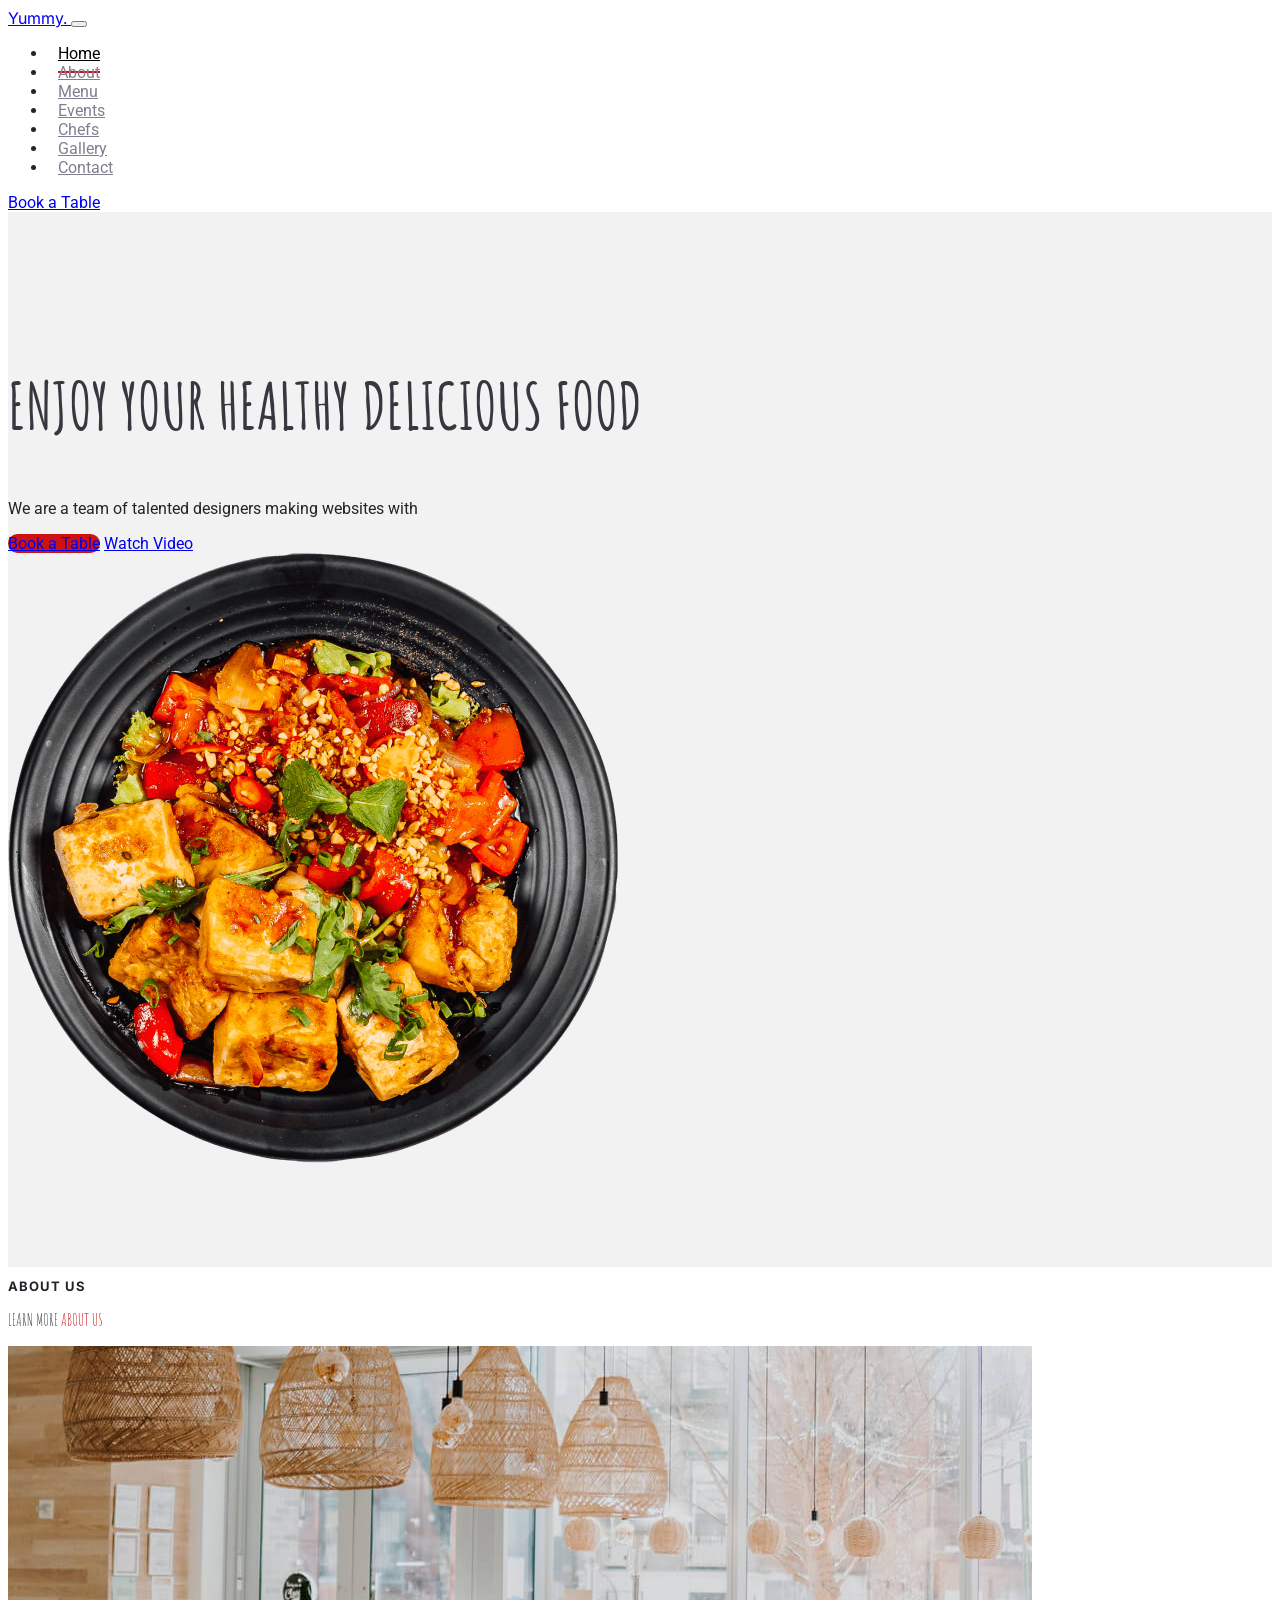
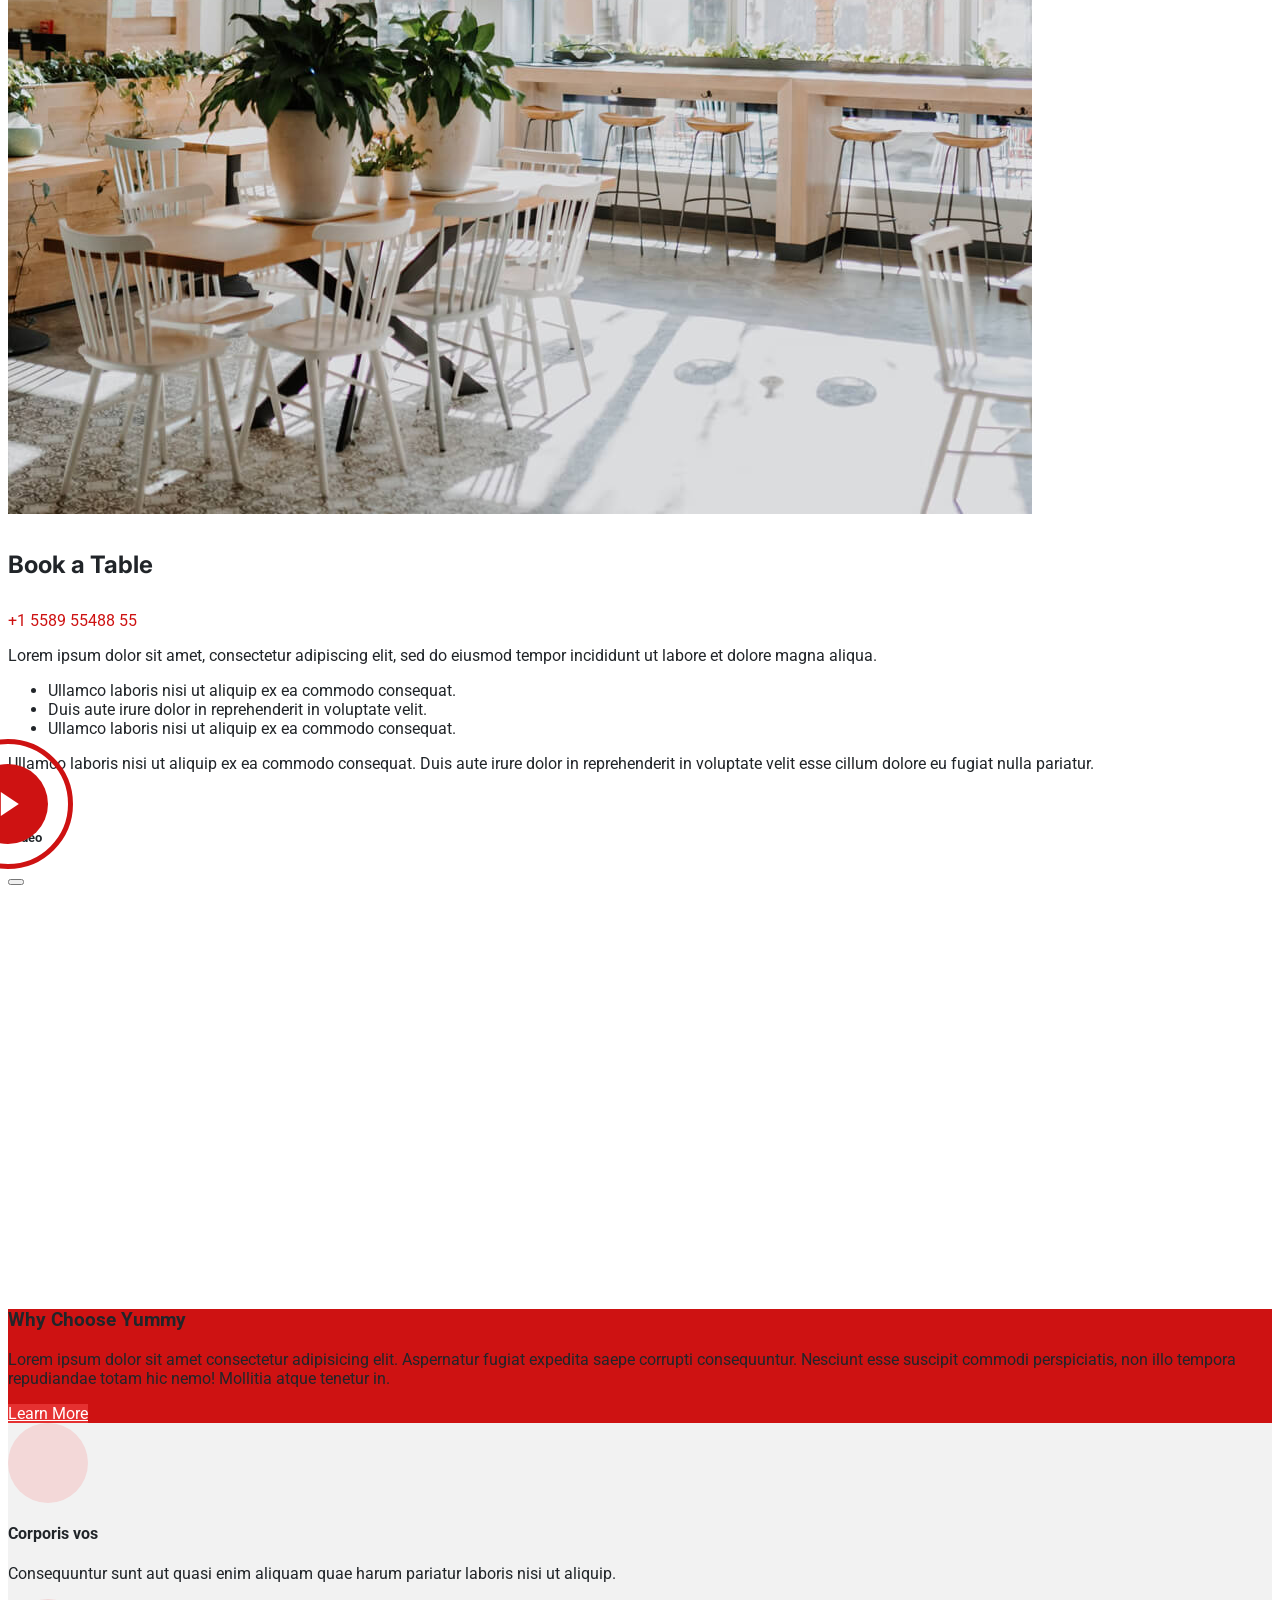
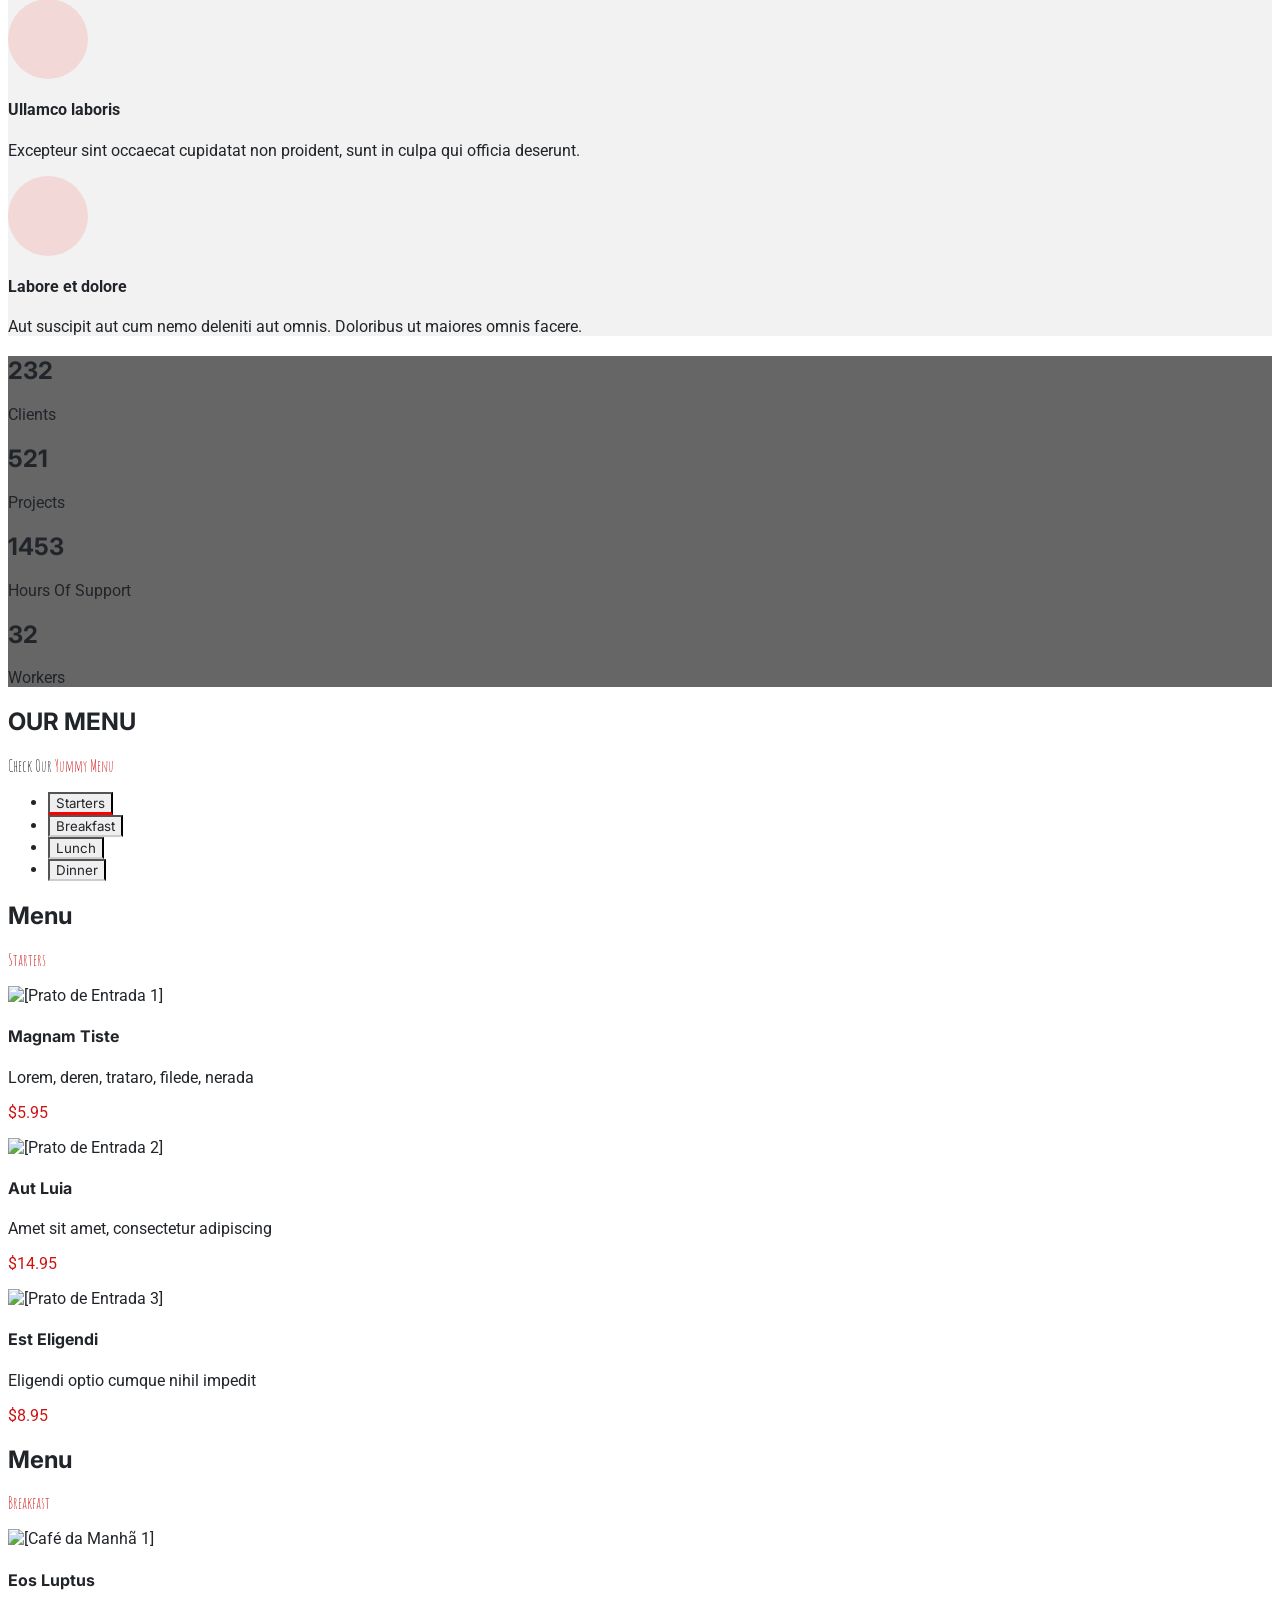
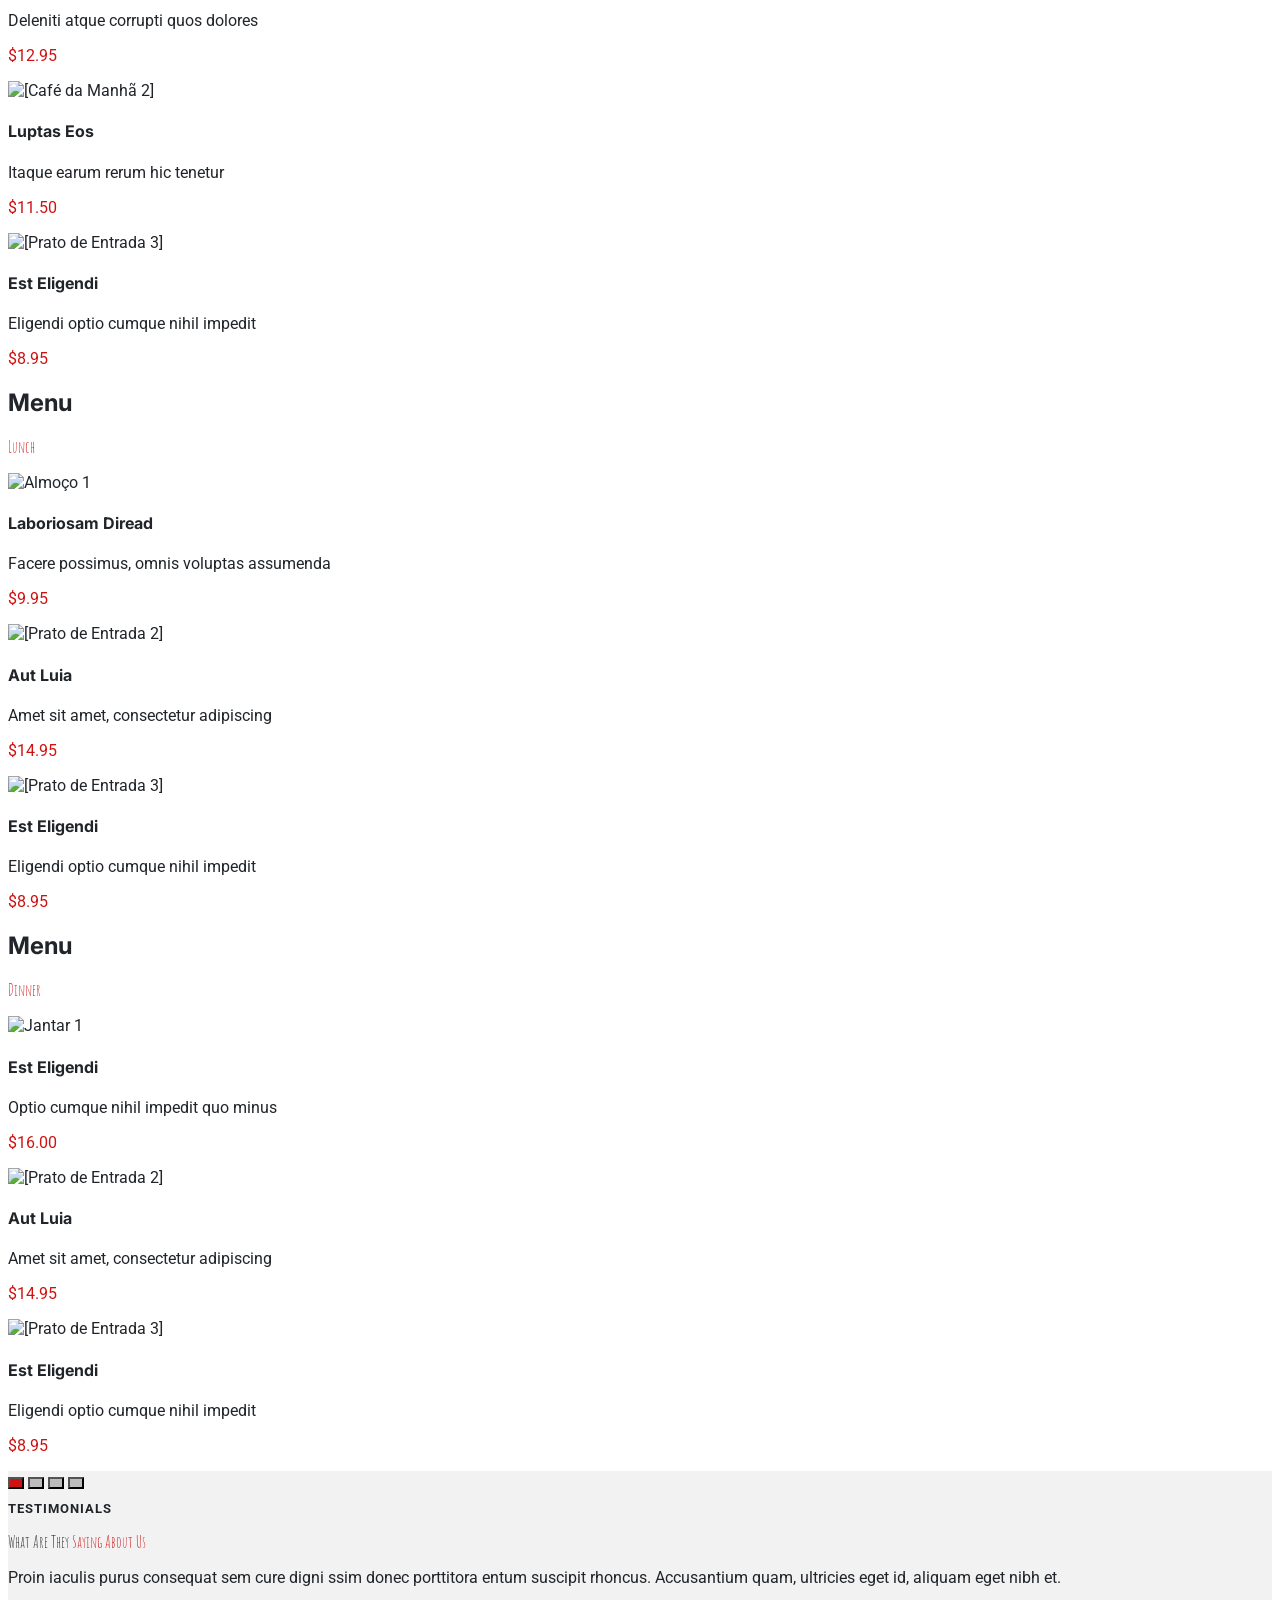
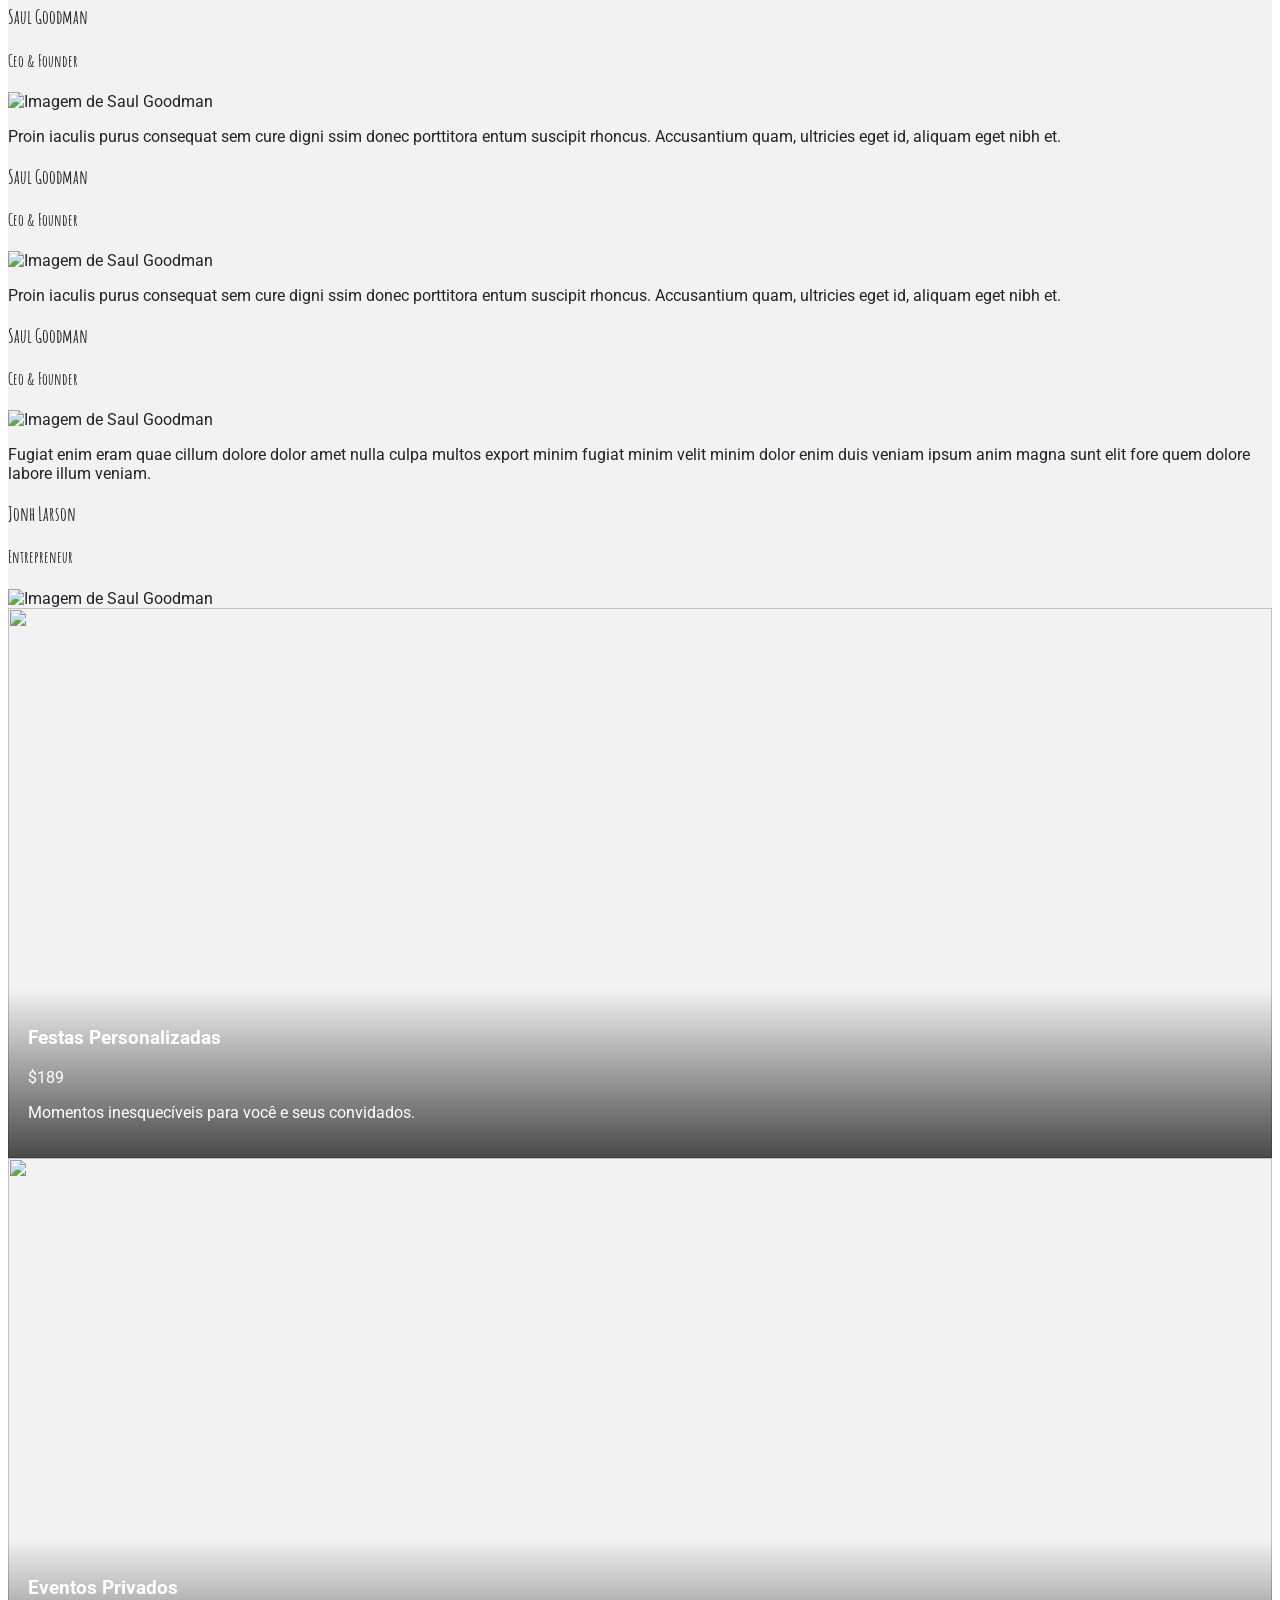
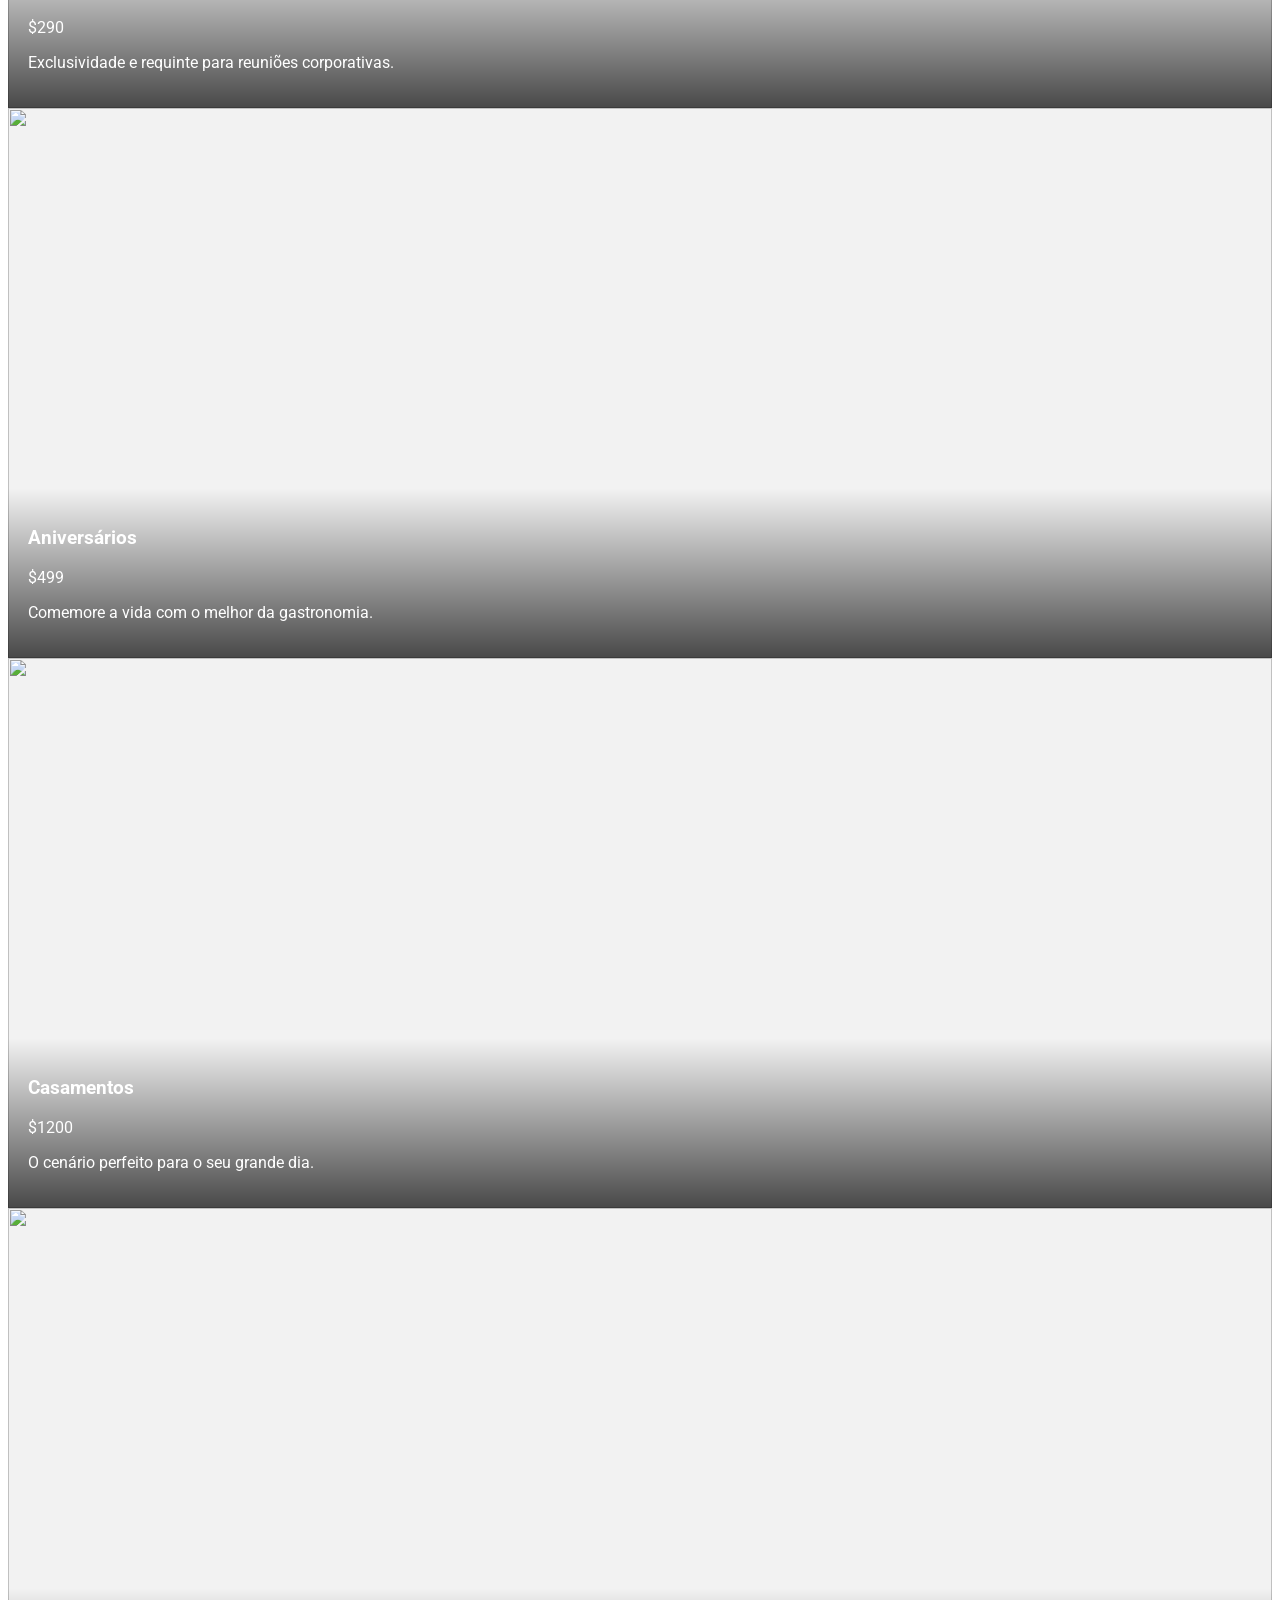
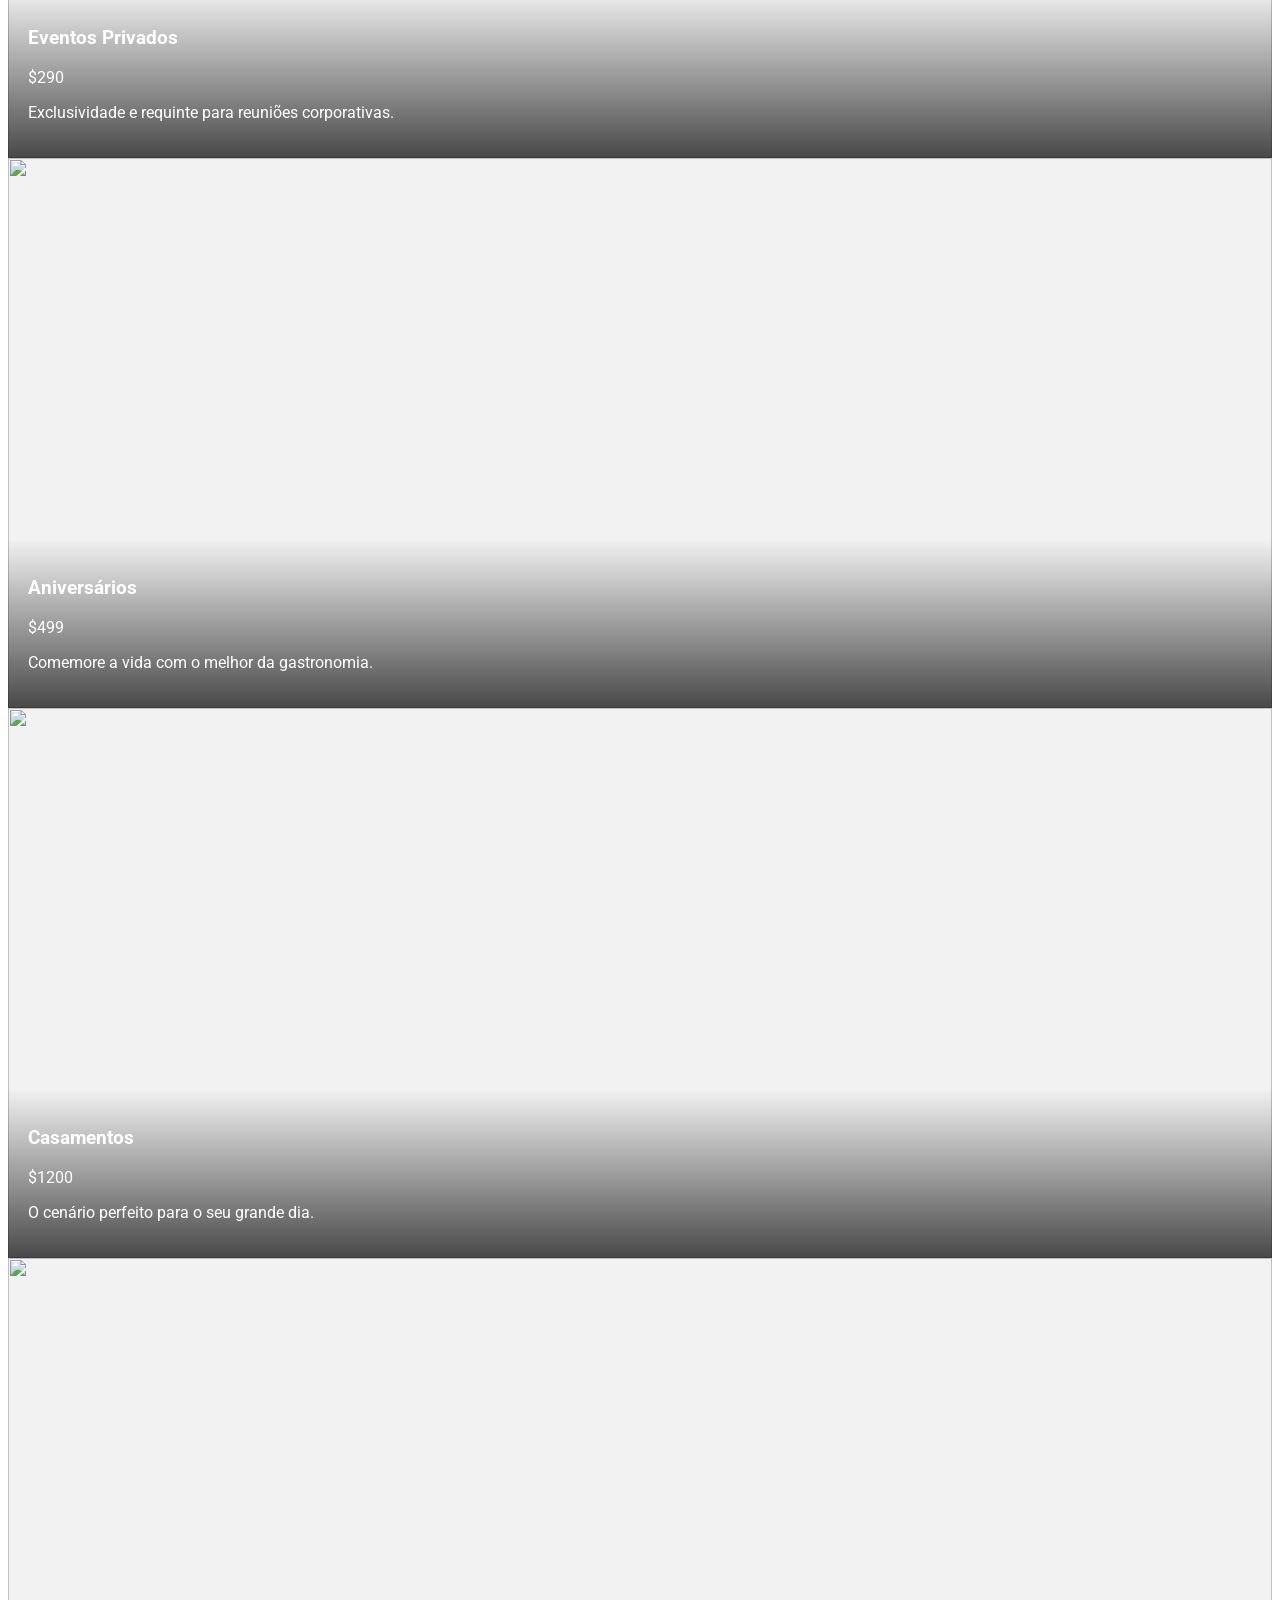
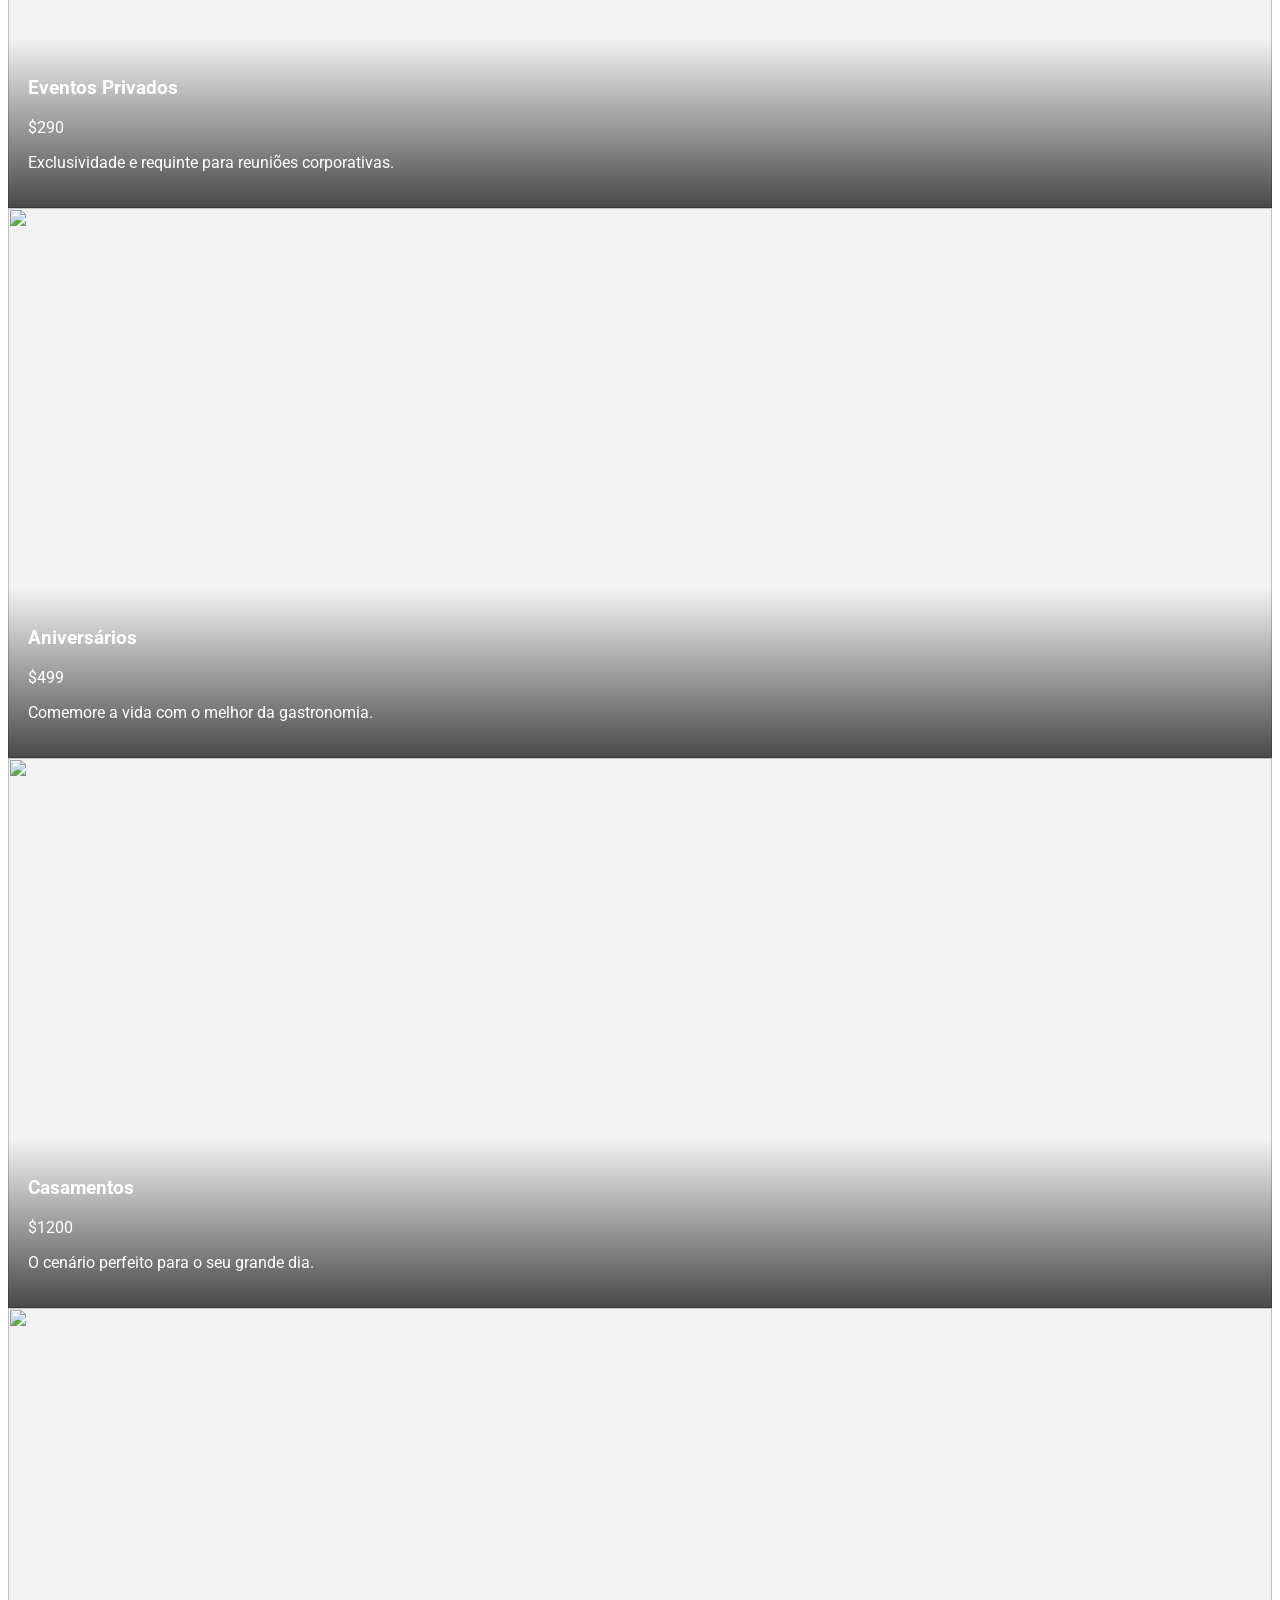
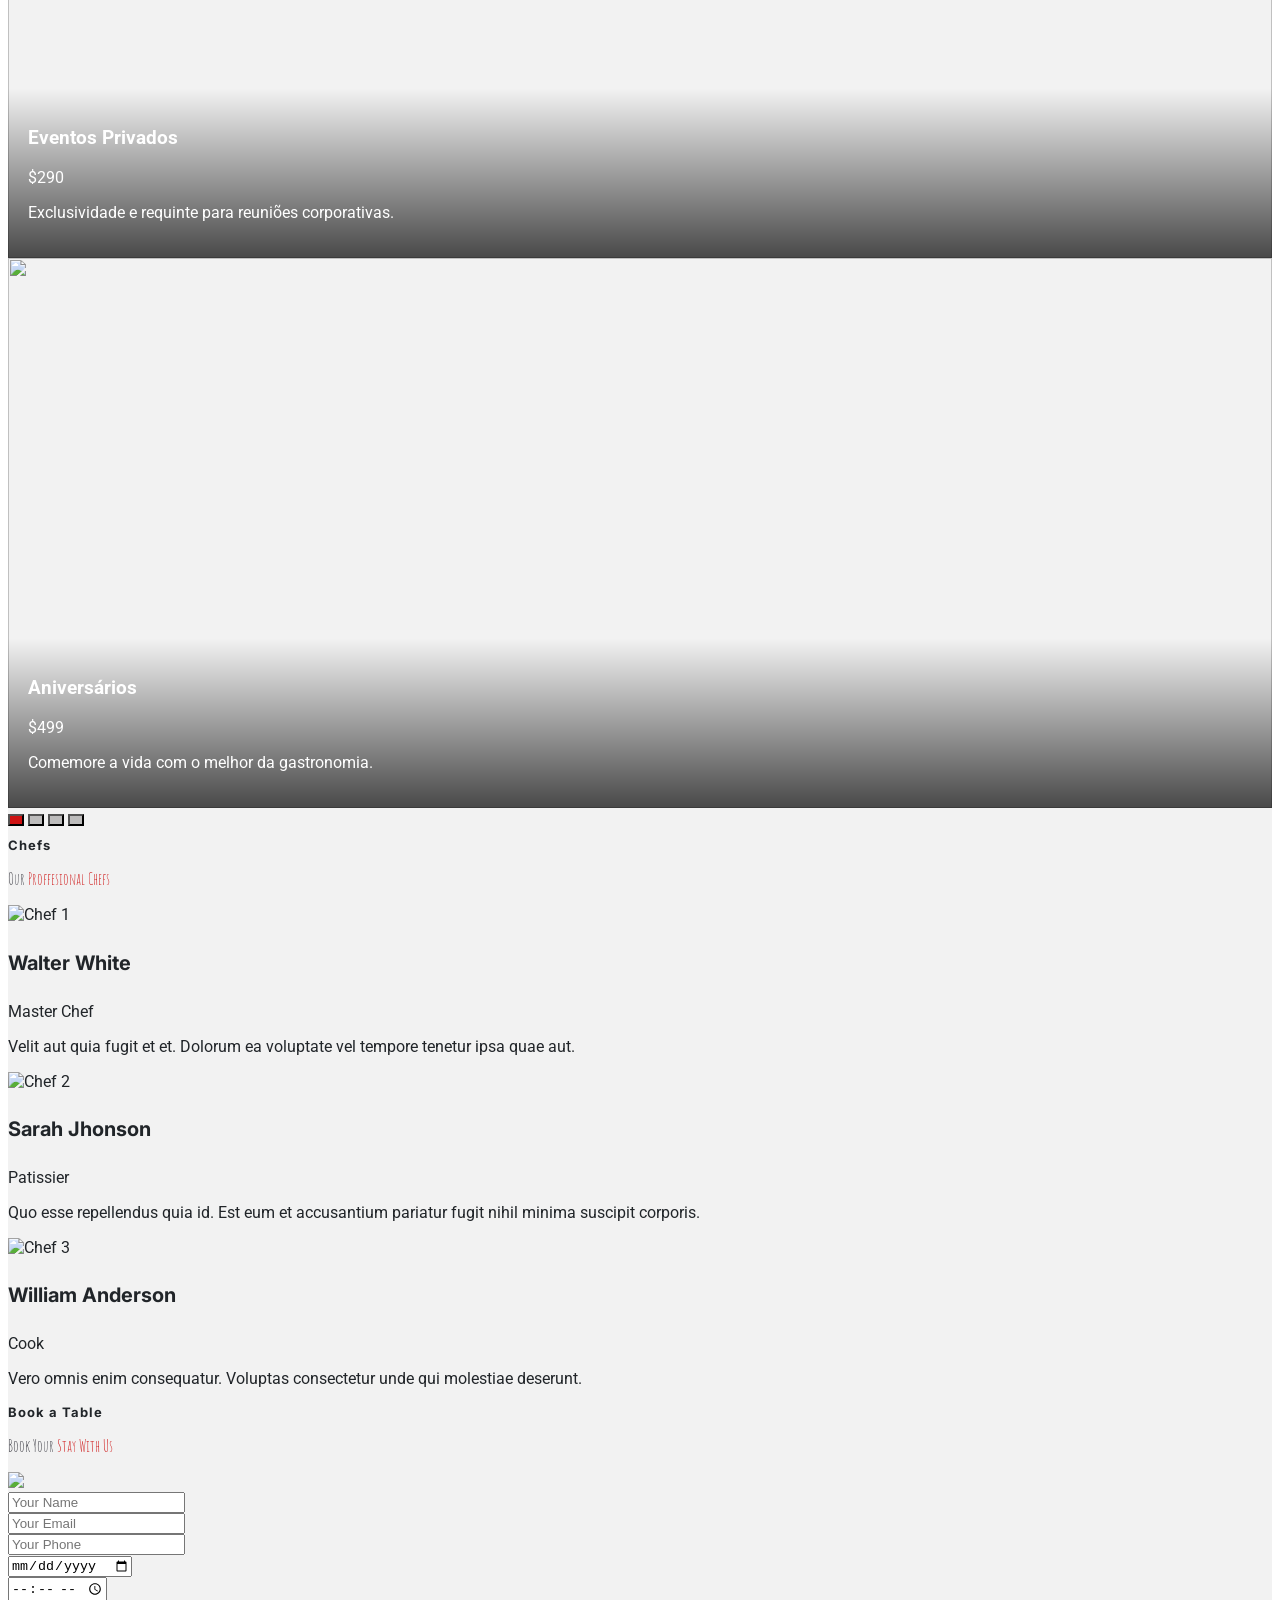
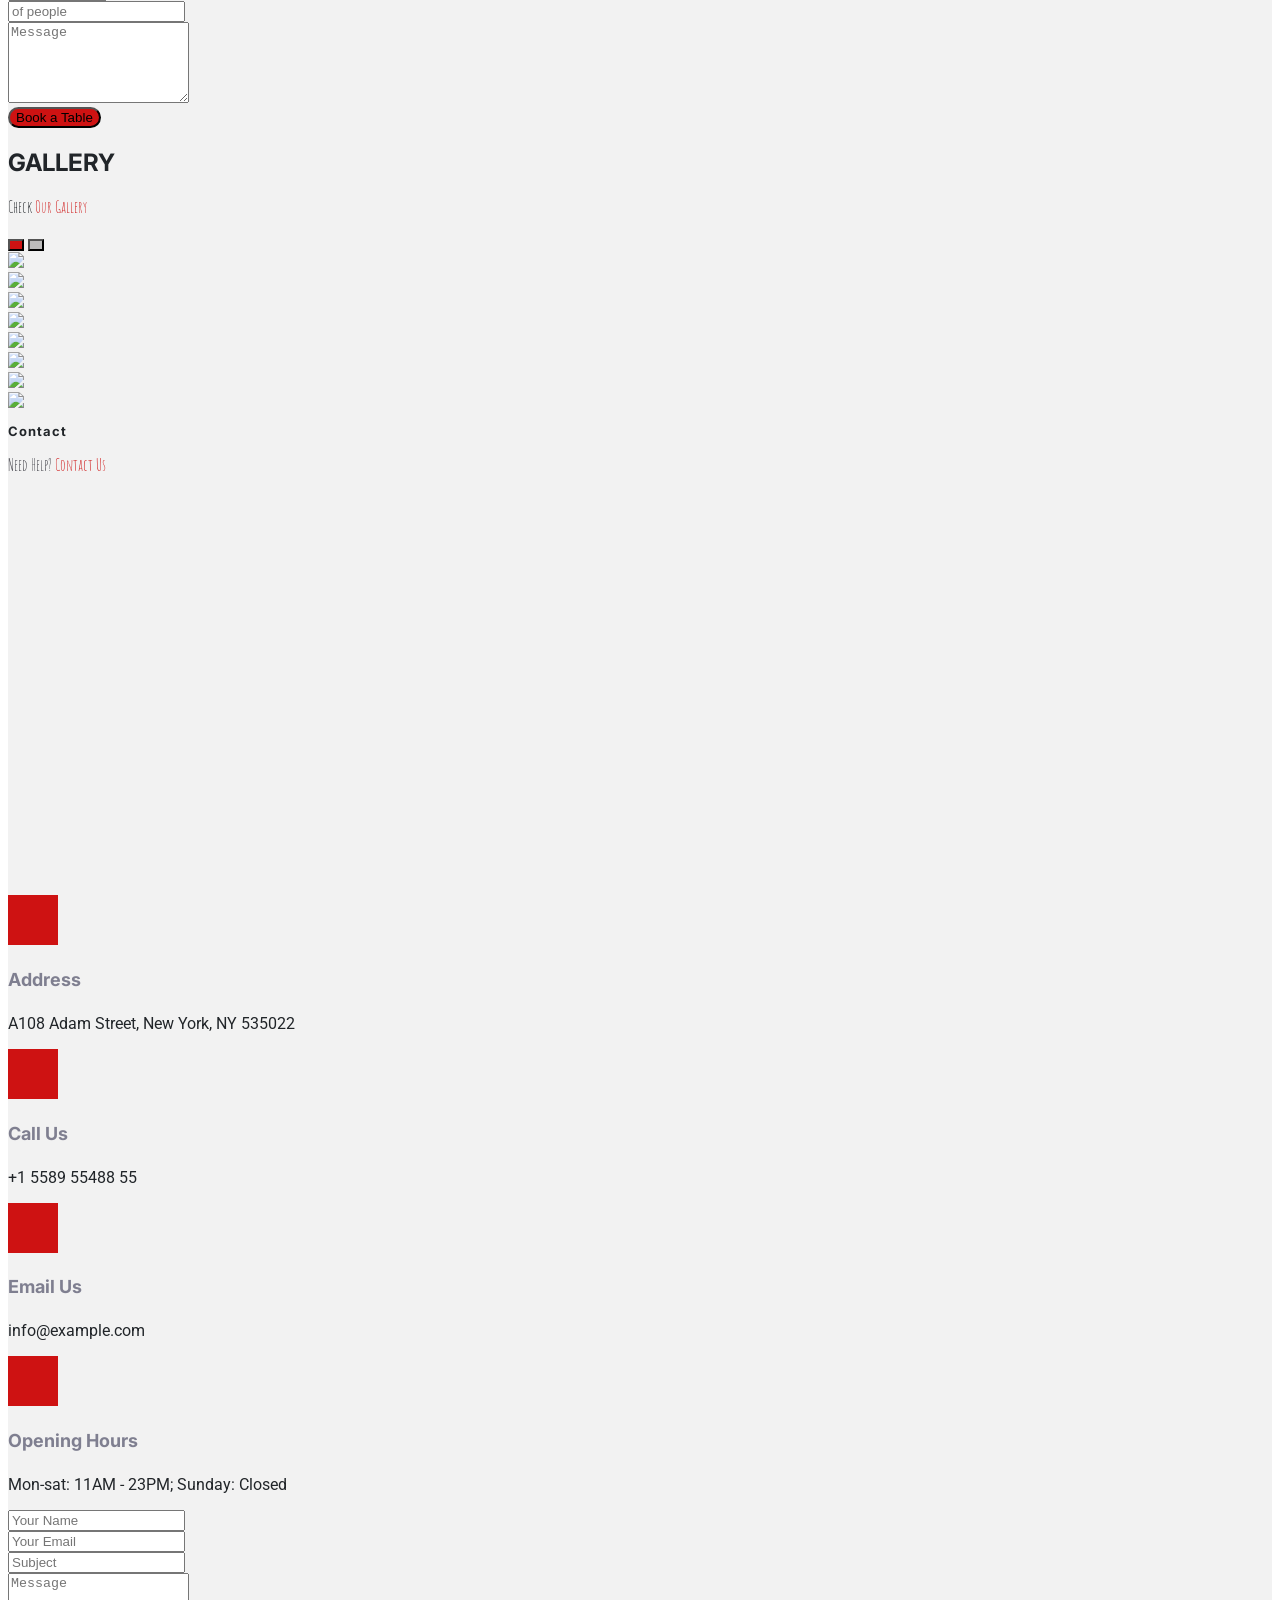
==== index.html @ 6d4d4c4b "Commitando as alterações dos nomes dos arquivos index e style" ====
<!DOCTYPE html>
<html lang="pt-br">

<head>
    <meta charset="UTF-8">
    <meta name="viewport" content="width=device-width, initial-scale=1.0">
    <title>Yummy</title>

    <link rel="stylesheet" href="style.css">
    <link rel="stylesheet" href="/bootstrap-5.3.8-dist/css/bootstrap.min.css">
    <link rel="stylesheet" href="/bootstrap-icons-1.13.1/bootstrap-icons.min.css">

    <link rel="preconnect" href="https://fonts.googleapis.com">
    <link rel="preconnect" href="https://fonts.gstatic.com" crossorigin>
    <link
        href="https://fonts.googleapis.com/css2?family=Amatic+SC:wght@400;700&family=Inter:wght@300;400;500;600;700&family=Roboto:wght@300;400;500;700&display=swap"
        rel="stylesheet">
</head>

<body data-bs-spy="scroll" data-bs-target="#navbarNav" data-bs-offset="100"
    style="font-family: 'Roboto', sans-serif; color: #212529; background-color: #ffffff;">

    <main>
        <!-- Navegação -->
        <nav class="navbar navbar-expand-lg navbar-light bg-white sticky-top shadow-sm py-3">
            <div class="container">
                <a class="navbar-brand fw-bold fs-2 font-inter" href="#">
                    Yummy<span class="text-danger">.</span>
                </a>

                <button class="navbar-toggler border-0" type="button" data-bs-toggle="collapse"
                    data-bs-target="#navbarNav">
                    <span class="navbar-toggler-icon"></span>
                </button>

                <div class="collapse navbar-collapse justify-content-center" id="navbarNav">
                    <ul class="navbar-nav gap-lg-4">
                        <li class="nav-item">
                            <a class="nav-link fw-bold active" href="#home">Home</a>
                        </li>
                        <li class="nav-item">
                            <a class="nav-link fw-bold" href="#about">About</a>
                        </li>
                        <li class="nav-item">
                            <a class="nav-link fw-bold" href="#menu">Menu</a>
                        </li>
                        <li class="nav-item">
                            <a class="nav-link fw-bold" href="#events">Events</a>
                        </li>
                        <li class="nav-item">
                            <a class="nav-link fw-bold" href="#chefs">Chefs</a>
                        </li>
                        <li class="nav-item">
                            <a class="nav-link fw-bold" href="#gallery">Gallery</a>
                        </li>
                        <li class="nav-item">
                            <a class="nav-link fw-bold" href="#contact">Contact</a>
                        </li>
                    </ul>
                </div>

                <a href="#book-a-table" class="btn btn-danger rounded-pill px-4 d-none d-lg-block">Book a Table</a>
            </div>
        </nav>

        <!-- Home -->
        <section id="home" class="d-flex align-items-center" style="background-color: #f2f2f2; padding: 100px 0;">
            <div class="container">
                <div class="row align-items-center flex-column-reverse flex-lg-row">
                    <div class="col-lg-5 text-center text-lg-start">
                        <h1 class="fw-bold mb-4"
                            style="font-family: 'Amatic SC', cursive; font-size: 64px; color: #37373f;">ENJOY YOUR
                            HEALTHY
                            DELICIOUS FOOD</h1>
                        <p class="fs-5 text-secondary mb-5">We are a team of talented designers making websites with</p>
                        <div class="d-flex flex-wrap justify-content-center justify-content-lg-start gap-4">
                            <a href="#book" class="btn text-white px-5 py-3 fs-5 shadow"
                                style="background-color: #ce1212; border-radius: 50px;">Book a Table</a>
                            <a href="#" class="text-dark fw-bold text-decoration-none d-flex align-items-center">
                                <i class="bi bi-play-circle fs-1 me-2" style="color: #ce1212;"></i> Watch Video
                            </a>
                        </div>
                    </div>
                    <div class="col-lg-7 text-center">
                        <img src="img/hero-img.png" alt="Prato principal" class="" style="max-width: 85%;">
                    </div>
                </div>
            </div>
        </section>

        <!-- About -->
        <section id="about" class="py-5">
            <div class="container py-5">
                <div class="text-center mb-5">
                    <h2 class="text-uppercase fw-bold text-secondary mb-1"
                        style="font-family: 'Inter', sans-serif; font-size: 13px; letter-spacing: 1px;">ABOUT US</h2>
                    <p class="display-4" style="font-family: 'Amatic SC', cursive; color: #37373f;">LEARN MORE <span
                            style="color: #ce1212;">ABOUT US</span></p>
                </div>
                <div class="row gy-4">
                    <div class="col-lg-7">
                        <div class="d-flex flex-column align-items-center">
                            <img src="img/about.jpg" class="w-100 rounded-3 shadow" alt="Restaurante">
                            <div
                                class="mt-4 p-4 bg-white border border-4 border-dark opacity-80 rounded-3 shadow text-center w-100">
                                <h4 class="fw-bold mb-1" style="font-family: 'Inter', sans-serif; font-size: 24px;">Book
                                    a
                                    Table</h4>
                                <p class="mb-0 fw-bold fs-4" style="color: #ce1212;">+1 5589 55488 55</p>
                            </div>
                        </div>
                    </div>
                    <div class="col-lg-5">
                        <div class="ps-lg-4">
                            <p class="fst-italic text-secondary">Lorem ipsum dolor sit amet, consectetur adipiscing
                                elit,
                                sed do eiusmod tempor incididunt ut labore et dolore magna aliqua.</p>
                            <ul class="list-unstyled">
                                <li class="mb-3 d-flex align-items-start"><i class="bi bi-check2-all me-2 fs-5 fw-bold"
                                        style="color: #ce1212;"></i> Ullamco laboris nisi ut aliquip ex ea commodo
                                    consequat.</li>
                                <li class="mb-3 d-flex align-items-start"><i class="bi bi-check2-all me-2 fs-5 fw-bold"
                                        style="color: #ce1212;"></i> Duis aute irure dolor in reprehenderit in voluptate
                                    velit.</li>
                                <li class="mb-3 d-flex align-items-start"><i class="bi bi-check2-all me-2 fs-5 fw-bold"
                                        style="color: #ce1212;"></i> Ullamco laboris nisi ut aliquip ex ea commodo
                                    consequat.</li>
                            </ul>
                            <p>Ullamco laboris nisi ut aliquip ex ea commodo consequat. Duis aute irure dolor in
                                reprehenderit in voluptate velit esse cillum dolore eu fugiat nulla pariatur.</p>
                            <div class="video-container">
                                <img src="/Aula9/img/about-2.jpg" class="img-fluid" alt="">

                                <a href="#" class="play-btn" data-bs-toggle="modal" data-bs-target="#videoModal">
                                </a>
                            </div>

                            <div class="modal fade" id="videoModal" tabindex="-1">
                                <div class="modal-dialog modal-dialog-centered modal-lg">
                                    <div class="modal-content">

                                        <div class="modal-header">
                                            <h5 class="modal-title">Vídeo</h5>
                                            <button type="button" class="btn-close" data-bs-dismiss="modal"></button>
                                        </div>

                                        <div class="modal-body p-0">
                                            <iframe width="100%" height="400"
                                                src="https://www.youtube.com/embed/Y7f98aduVJ8" title="YouTube video"
                                                frameborder="0" allowfullscreen>
                                            </iframe>
                                        </div>
                                    </div>
                                </div>
                            </div>
                        </div>
                    </div>
                </div>
            </div>
        </section>

        <!-- Why Choose Yummy -->
        <section class="py-5" style="background-color: #f2f2f2;">
            <div class="container">
                <div class="row">
                    <div class="col-lg-4">
                        <div class="bg-yummy text-white p-5 rounded">
                            <h3 class="fw-bold mb-4">Why Choose Yummy</h3>
                            <p>Lorem ipsum dolor sit amet consectetur adipisicing elit. Aspernatur fugiat expedita saepe
                                corrupti consequuntur. Nesciunt esse suscipit commodi perspiciatis, non illo tempora
                                repudiandae totam hic nemo! Mollitia atque tenetur in.</p>
                            <div class="text-center">
                                <a href="#" class="btn rounded-pill px-4 mt-3 fw-bold text-yummy1">Learn More
                                    <i class="bi bi-chevron-right"></i></a>
                            </div>
                        </div>
                    </div>
                    <div class="col-lg-8">
                        <div class="row h-100">
                            <div class="row">
                                <!-- Item do ícone 1 -->
                                <div class="col-md-4">
                                    <div class="icon-box text-center p-4 bg-white shadow-sm rounded h-100">
                                        <div class="icon-circle bg-yummy-light mb-4">
                                            <i class="bi bi-clipboard-data fs-1 text-yummy"></i>
                                        </div>
                                        <h4 class="fw-bold">Corporis vos</h4>
                                        <p class="small text-muted">Consequuntur sunt aut quasi enim aliquam quae harum
                                            pariatur laboris nisi ut aliquip.</p>
                                    </div>
                                </div>
                                <!-- Item do ícone 2 -->
                                <div class="col-md-4">
                                    <div class="icon-box text-center p-4 bg-white shadow-sm rounded h-100">
                                        <div class="icon-circle bg-yummy-light mb-4">
                                            <i class="bi bi-gem fs-1 text-yummy"></i>
                                        </div>
                                        <h4 class="fw-bold">Ullamco laboris</h4>
                                        <p class="small text-muted">Excepteur sint occaecat cupidatat non proident, sunt
                                            in
                                            culpa qui officia deserunt.</p>
                                    </div>
                                </div>
                                <!-- Item do ícone 3 -->
                                <div class="col-md-4">
                                    <div class="icon-box text-center p-4 bg-white shadow-sm rounded h-100">
                                        <div class="icon-circle bg-yummy-light mb-4">
                                            <i class="bi bi-inboxes fs-1 text-yummy"></i>
                                        </div>
                                        <h4 class="fw-bold">Labore et dolore</h4>
                                        <p class="small text-muted">Aut suscipit aut cum nemo deleniti aut omnis.
                                            Doloribus
                                            ut maiores omnis facere.</p>
                                    </div>
                                </div>
                            </div>
                        </div>
                    </div>
                </div>
        </section>

        <!-- Stats -->
        <section class="py-5 text-white text-center"
            style="background: linear-gradient(rgba(0,0,0,0.6), rgba(0,0,0,0.6)), url('img/stats-bg.jpg') center/cover fixed;">
            <div class="container py-5">
                <div class="row gy-4">
                    <div class="col-md-3">
                        <h2 class="display-4 fw-bold" style="font-family: 'Inter', sans-serif;">232</h2>
                        <p class="text-light opacity-75">Clients</p>
                    </div>
                    <div class="col-md-3">
                        <h2 class="display-4 fw-bold" style="font-family: 'Inter', sans-serif;">521</h2>
                        <p class="text-light opacity-75">Projects</p>
                    </div>
                    <div class="col-md-3">
                        <h2 class="display-4 fw-bold" style="font-family: 'Inter', sans-serif;">1453</h2>
                        <p class="text-light opacity-75">Hours Of Support</p>
                    </div>
                    <div class="col-md-3">
                        <h2 class="display-4 fw-bold" style="font-family: 'Inter', sans-serif;">32</h2>
                        <p class="text-light opacity-75">Workers</p>
                    </div>
                </div>
            </div>
        </section>

        <!-- Menu Section -->
        <section id="menu" class="p-5">
            <div class="container">
                <div class="text-center mb-5 p-5">
                    <h2 class="text-uppercase small text-secondary fw-bold font-inter mb-3">OUR MENU</h2>
                    <p class="display-4 font-amatic mb-0">Check Our <span style="color: #ce1212;">Yummy Menu</span>
                    </p>
                </div>

                <!-- Navegação das Abas -->
                <ul class="nav nav-content justify-content-center mb-5 gap-md-4" id="menuTabs" role="tablist">
                    <li class="nav-item" role="presentation">
                        <button class="nav-link nav-link-custom active fw-bold fs-5 font-inter py-2 px-4"
                            id="starters-tab" data-bs-toggle="tab" data-bs-target="#starters" type="button"
                            role="tab"><span style="color: #212529;">Starters</span>
                        </button>
                    </li>
                    <li class="nav-item" role="presentation">
                        <button class="nav-link nav-link-custom fw-bold fs-5 font-inter py-2 px-4" id="breakfast-tab"
                            data-bs-toggle="tab" data-bs-target="#breakfast" type="button" role="tab"><span
                                style="color: #212529;">Breakfast</span></button>
                    </li>
                    <li class="nav-item" role="presentation">
                        <button class="nav-link nav-link-custom fw-bold fs-5 font-inter py-2 px-4" id="lunch-tab"
                            data-bs-toggle="tab" data-bs-target="#lunch" type="button" role="tab"><span
                                style="color: #212529;">Lunch</span></button>
                    </li>
                    <li class="nav-item" role="presentation">
                        <button class="nav-link nav-link-custom fw-bold fs-5 font-inter py-2 px-4" id="dinner-tab"
                            data-bs-toggle="tab" data-bs-target="#dinner" type="button" role="tab"><span
                                style="color: #212529;">Dinner</span></button>
                    </li>
                </ul>

                <!-- Conteúdo das Abas -->
                <div class="tab-content" id="menuTabsContent">
                    <!-- Starters -->
                    <div class="tab-pane fade show active" id="starters" role="tabpanel">
                        <div class="text-center">
                            <h2 class="text-uppercase small text-secondary fw-bold font-inter mb-1">Menu</h2>
                            <p style="color: #ce1212;" class="display-4 font-amatic mb-5">Starters</p>
                        </div>
                        <div class="row gy-5 ">
                            <div class="col-lg-4 col-md-6 text-center menu-item">
                                <img src="/Aula9/img/menu/menu-item-1.png" class="img-fluid mb-4"
                                    style="max-height: 250px;" alt="[Prato de Entrada 1]">
                                <h4 class="fw-bold font-inter">Magnam Tiste</h4>
                                <p class="small text-muted">Lorem, deren, trataro, filede, nerada</p>
                                <p class="text-primary-yummy fs-3 fw-bold" style="color: #ce1212;">$5.95</p>
                            </div>
                            <div class="col-lg-4 col-md-6 text-center menu-item">
                                <img src="/Aula9/img/menu/menu-item-2.png" class="img-fluid mb-4"
                                    style="max-height: 250px;" alt="[Prato de Entrada 2]">
                                <h4 class="fw-bold font-inter">Aut Luia</h4>
                                <p class="small text-muted">Amet sit amet, consectetur adipiscing</p>
                                <p class="text-primary-yummy fs-3 fw-bold" style="color: #ce1212;">$14.95</p>
                            </div>
                            <div class="col-lg-4 col-md-6 text-center menu-item">
                                <img src="/Aula9/img/menu/menu-item-3.png" class="img-fluid mb-4"
                                    style="max-height: 250px;" alt="[Prato de Entrada 3]">
                                <h4 class="fw-bold font-inter">Est Eligendi</h4>
                                <p class="small text-muted">Eligendi optio cumque nihil impedit</p>
                                <p class="text-primary-yummy fs-3 fw-bold" style="color: #ce1212;">$8.95</p>
                            </div>
                        </div>
                    </div>

                    <!-- Breakfast -->
                    <div class="tab-pane fade" id="breakfast" role="tabpanel">
                        <div class="row gy-5">
                            <div class="text-center">
                                <h2 class="text-uppercase small text-secondary fw-bold font-inter mb-1">Menu</h2>
                                <p style="color: #ce1212;" class="display-4 font-amatic mb-5">Breakfast</p>
                            </div>
                            <div class="col-lg-4 col-md-6 text-center menu-item">
                                <img src="/Aula9/img/menu/menu-item-4.png" class="img-fluid mb-4"
                                    style="max-height: 250px;" alt="[Café da Manhã 1]">
                                <h4 class="fw-bold font-inter">Eos Luptus</h4>
                                <p class="small text-muted">Deleniti atque corrupti quos dolores</p>
                                <p class="text-primary-yummy fs-3 fw-bold" style="color: #ce1212;">$12.95</p>
                            </div>
                            <div class="col-lg-4 col-md-6 text-center menu-item">
                                <img src="/Aula9/img/menu/menu-item-5.png" class="img-fluid mb-4"
                                    style="max-height: 250px;" alt="[Café da Manhã 2]">
                                <h4 class="fw-bold font-inter">Luptas Eos</h4>
                                <p class="small text-muted">Itaque earum rerum hic tenetur</p>
                                <p class="text-primary-yummy fs-3 fw-bold" style="color: #ce1212;">$11.50</p>
                            </div>
                            <div class="col-lg-4 col-md-6 text-center menu-item">
                                <img src="/Aula9/img/menu/menu-item-3.png" class="img-fluid mb-4"
                                    style="max-height: 250px;" alt="[Prato de Entrada 3]">
                                <h4 class="fw-bold font-inter">Est Eligendi</h4>
                                <p class="small text-muted">Eligendi optio cumque nihil impedit</p>
                                <p class="text-primary-yummy fs-3 fw-bold" style="color: #ce1212;">$8.95</p>
                            </div>
                        </div>
                    </div>

                    <!-- Lunch -->
                    <div class="tab-pane fade" id="lunch" role="tabpanel">
                        <div class="row gy-5">
                            <div class="text-center">
                                <h2 class="text-uppercase small text-secondary fw-bold font-inter mb-1">Menu</h2>
                                <p style="color: #ce1212;" class="display-4 font-amatic mb-5">Lunch</p>
                            </div>
                            <div class="col-lg-4 col-md-6 text-center menu-item">
                                <img src="/Aula9/img/menu/menu-item-6.png" class="img-fluid mb-4"
                                    style="max-height: 250px;" alt="Almoço 1">
                                <h4 class="fw-bold font-inter">Laboriosam Diread</h4>
                                <p class="small text-muted">Facere possimus, omnis voluptas assumenda</p>
                                <p class="text-primary-yummy fs-3 fw-bold" style="color: #ce1212;">$9.95</p>
                            </div>
                            <div class="col-lg-4 col-md-6 text-center menu-item">
                                <img src="/Aula9/img/menu/menu-item-2.png" class="img-fluid mb-4"
                                    style="max-height: 250px;" alt="[Prato de Entrada 2]">
                                <h4 class="fw-bold font-inter">Aut Luia</h4>
                                <p class="small text-muted">Amet sit amet, consectetur adipiscing</p>
                                <p class="text-primary-yummy fs-3 fw-bold" style="color: #ce1212;">$14.95</p>
                            </div>
                            <div class="col-lg-4 col-md-6 text-center menu-item">
                                <img src="/Aula9/img/menu/menu-item-3.png" class="img-fluid mb-4"
                                    style="max-height: 250px;" alt="[Prato de Entrada 3]">
                                <h4 class="fw-bold font-inter">Est Eligendi</h4>
                                <p class="small text-muted">Eligendi optio cumque nihil impedit</p>
                                <p class="text-primary-yummy fs-3 fw-bold" style="color: #ce1212;">$8.95</p>
                            </div>
                        </div>
                    </div>

                    <!-- Dinner -->
                    <div class="tab-pane fade" id="dinner" role="tabpanel">
                        <div class="row gy-5">
                            <div class="text-center">
                                <h2 class="text-uppercase small text-secondary fw-bold font-inter mb-1">Menu</h2>
                                <p style="color: #ce1212;" class="display-4 font-amatic mb-5">Dinner</p>
                            </div>
                            <div class="col-lg-4 col-md-6 text-center menu-item">
                                <img src="/Aula9/img/menu/menu-item-3.png" class="img-fluid mb-4"
                                    style="max-height: 250px;" alt="Jantar 1">
                                <h4 class="fw-bold font-inter">Est Eligendi</h4>
                                <p class="small text-muted">Optio cumque nihil impedit quo minus</p>
                                <p class="text-primary-yummy fs-3 fw-bold" style="color: #ce1212;">$16.00</p>
                            </div>
                            <div class="col-lg-4 col-md-6 text-center menu-item">
                                <img src="/Aula9/img/menu/menu-item-2.png" class="img-fluid mb-4"
                                    style="max-height: 250px;" alt="[Prato de Entrada 2]">
                                <h4 class="fw-bold font-inter">Aut Luia</h4>
                                <p class="small text-muted">Amet sit amet, consectetur adipiscing</p>
                                <p class="text-primary-yummy fs-3 fw-bold" style="color: #ce1212;">$14.95</p>
                            </div>
                            <div class="col-lg-4 col-md-6 text-center menu-item">
                                <img src="/Aula9/img/menu/menu-item-3.png" class="img-fluid mb-4"
                                    style="max-height: 250px;" alt="[Prato de Entrada 3]">
                                <h4 class="fw-bold font-inter">Est Eligendi</h4>
                                <p class="small text-muted">Eligendi optio cumque nihil impedit</p>
                                <p class="text-primary-yummy fs-3 fw-bold" style="color: #ce1212;">$8.95</p>
                            </div>
                        </div>
                    </div>
                </div>
            </div>
        </section>

        <!-- Secção de Testemunhos -->
        <section id="testimonials" class="py-5 position-relative" style="background-color: #f2f2f2;">
            <div class="container py-5 text-dark">

                <div id="testimonialCarousel" class="carousel slide" data-bs-ride="carousel">
                    <!-- Indicadores -->
                    <div class="carousel-indicators mb-n5" style="bottom: -50px;">
                        <button type="button" data-bs-target="#testimonialCarousel" data-bs-slide-to="0"
                            class="active rounded-circle" style="width: 12px; height: 12px;"
                            aria-current="true"></button>
                        <button type="button" data-bs-target="#testimonialCarousel" data-bs-slide-to="1"
                            class="rounded-circle" style="width: 12px; height: 12px;"></button>
                        <button type="button" data-bs-target="#testimonialCarousel" data-bs-slide-to="2"
                            class="rounded-circle" style="width: 12px; height: 12px;"></button>
                        <button type="button" data-bs-target="#testimonialCarousel" data-bs-slide-to="3"
                            class="rounded-circle" style="width: 12px; height: 12px;"></button>
                    </div>

                    <div class="text-center mb-5">
                        <h2 class="text-uppercase fw-normal text-secondary mb-3"
                            style="font-size: 13px; letter-spacing: 1px;">
                            TESTIMONIALS</h2>
                        <p class="display-5 font-amatic">What Are They <span class="text-yummy"
                                style="color: #ce1212;">Saying About Us</span></p>
                    </div>

                    <div class="carousel-inner">
                        <!-- Testimonials 1 -->
                        <div class="carousel-item active">
                            <div class="row justify-content-center">
                                <div class="col-lg-10 col-xl-8">
                                    <div class="row align-items-center">
                                        <div class="col-md-9 border-start border-danger border-4 ps-4">
                                            <div class="fst-italic opacity-75">
                                                <p>
                                                    <i class="bi bi-quote fs-3 text-danger me-2"></i>
                                                    Proin iaculis purus consequat sem cure digni ssim donec porttitora
                                                    entum
                                                    suscipit rhoncus. Accusantium quam, ultricies eget id, aliquam eget
                                                    nibh
                                                    et.
                                                    <i class="bi bi-quote fs-3 text-danger ms-2"
                                                        style="display:inline-block; transform: scaleX(-1);"></i>
                                                </p>
                                            </div>

                                            <h3 class="h4 fw-bold font-amatic mb-1">Saul Goodman</h3>
                                            <h4 class="h6 text-dark-50 font-amatic mb-2">Ceo &amp; Founder</h4>

                                            <div class="mb-3">
                                                <i class="bi bi-star-fill text-warning"></i>
                                                <i class="bi bi-star-fill text-warning"></i>
                                                <i class="bi bi-star-fill text-warning"></i>
                                                <i class="bi bi-star-fill text-warning"></i>
                                                <i class="bi bi-star-fill text-warning"></i>
                                            </div>
                                        </div>
                                        <div class="col-md-3 text-center">
                                            <img src="/Aula9/img/testimonials/testimonials-1.jpg"
                                                class="img-fluid rounded-circle" style="width: 150px;"
                                                alt="Imagem de Saul Goodman">
                                        </div>
                                    </div>
                                </div>
                            </div>
                        </div>

                        <!-- Testimonials 2 -->
                        <div class="carousel-item">
                            <div class="row justify-content-center">
                                <div class="col-lg-10 col-xl-8">
                                    <div class="row align-items-center">
                                        <div class="col-md-9 border-start border-danger border-4 ps-4">
                                            <div class="fst-italic opacity-75">
                                                <p>
                                                    <i class="bi bi-quote fs-3 text-danger me-2"></i>
                                                    Proin iaculis purus consequat sem cure digni ssim donec porttitora
                                                    entum
                                                    suscipit rhoncus. Accusantium quam, ultricies eget id, aliquam eget
                                                    nibh
                                                    et.
                                                    <i class="bi bi-quote fs-3 text-danger ms-2"
                                                        style="display:inline-block; transform: scaleX(-1);"></i>
                                                </p>
                                            </div>

                                            <h3 class="h4 fw-bold font-amatic mb-1">Saul Goodman</h3>
                                            <h4 class="h6 text-dark-50 font-amatic mb-2">Ceo &amp; Founder</h4>

                                            <div class="mb-3">
                                                <i class="bi bi-star-fill text-warning"></i>
                                                <i class="bi bi-star-fill text-warning"></i>
                                                <i class="bi bi-star-fill text-warning"></i>
                                                <i class="bi bi-star-fill text-warning"></i>
                                                <i class="bi bi-star-fill text-warning"></i>
                                            </div>
                                        </div>
                                        <div class="col-md-3 text-center">
                                            <img src="/Aula9/img/testimonials/testimonials-2.jpg"
                                                class="img-fluid rounded-circle" style="width: 150px;"
                                                alt="Imagem de Saul Goodman">
                                        </div>
                                    </div>
                                </div>
                            </div>
                        </div>

                        <!-- Testimonials 3 -->
                        <div class="carousel-item">
                            <div class="row justify-content-center">
                                <div class="col-lg-10 col-xl-8">
                                    <div class="row align-items-center">
                                        <div class="col-md-9 border-start border-danger border-4 ps-4">
                                            <div class="fst-italic opacity-75">
                                                <p>
                                                    <i class="bi bi-quote fs-3 text-danger me-2"></i>
                                                    Proin iaculis purus consequat sem cure digni ssim donec porttitora
                                                    entum
                                                    suscipit rhoncus. Accusantium quam, ultricies eget id, aliquam eget
                                                    nibh
                                                    et.
                                                    <i class="bi bi-quote fs-3 text-danger ms-2"
                                                        style="display:inline-block; transform: scaleX(-1);"></i>
                                                </p>
                                            </div>

                                            <h3 class="h4 fw-bold font-amatic mb-1">Saul Goodman</h3>
                                            <h4 class="h6 text-dark-50 font-amatic mb-2">Ceo &amp; Founder</h4>

                                            <div class="mb-3">
                                                <i class="bi bi-star-fill text-warning"></i>
                                                <i class="bi bi-star-fill text-warning"></i>
                                                <i class="bi bi-star-fill text-warning"></i>
                                                <i class="bi bi-star-fill text-warning"></i>
                                                <i class="bi bi-star-fill text-warning"></i>
                                            </div>
                                        </div>
                                        <div class="col-md-3 text-center">
                                            <img src="/Aula9/img/testimonials/testimonials-3.jpg"
                                                class="img-fluid rounded-circle" style="width: 150px;"
                                                alt="Imagem de Saul Goodman">
                                        </div>
                                    </div>
                                </div>
                            </div>
                        </div>

                        <!-- Testimonials 4 -->
                        <div class="carousel-item">
                            <div class="row justify-content-center">
                                <div class="col-lg-10 col-xl-8">
                                    <div class="row align-items-center">
                                        <div class="col-md-9 border-start border-danger border-4 ps-4">
                                            <div class="fst-italic opacity-75">
                                                <p>
                                                    <i class="bi bi-quote fs-3 text-danger me-2"></i>
                                                    Fugiat enim eram quae cillum dolore dolor amet nulla culpa multos
                                                    export
                                                    minim fugiat minim velit minim dolor enim duis veniam ipsum anim
                                                    magna
                                                    sunt elit fore quem dolore labore illum veniam.
                                                    <i class="bi bi-quote fs-3 text-danger ms-2"
                                                        style="display:inline-block; transform: scaleX(-1);"></i>
                                                </p>
                                            </div>

                                            <h3 class="h4 fw-bold font-amatic mb-1">Jonh Larson</h3>
                                            <h4 class="h6 text-dark-50 font-amatic mb-2">Entrepreneur</h4>

                                            <div class="mb-3">
                                                <i class="bi bi-star-fill text-warning"></i>
                                                <i class="bi bi-star-fill text-warning"></i>
                                                <i class="bi bi-star-fill text-warning"></i>
                                                <i class="bi bi-star-fill text-warning"></i>
                                                <i class="bi bi-star-fill text-warning"></i>
                                            </div>
                                        </div>
                                        <div class="col-md-3 text-center">
                                            <img src="/Aula9/img/testimonials/testimonials-4.jpg"
                                                class="img-fluid rounded-circle" style="width: 150px;"
                                                alt="Imagem de Saul Goodman">
                                        </div>
                                    </div>
                                </div>
                            </div>
                        </div>
                    </div>
                </div>

            </div>
            </section">

            <!-- Seção de Eventos -->
            <div id="eventCarousel" class="carousel slide" data-bs-ride="carousel">

                <div id="events" class="carousel-inner">

                    <!-- SLIDE 1 -->
                    <div class="carousel-item active">
                        <div id="events" class="row g-0">

                            <div class="col-md-4">
                                <div class="card-event">
                                    <img src="/Aula9/img/events-1.jpg" class="img-event">
                                    <div class="overlay">
                                        <h3>Festas Personalizadas</h3>
                                        <span>$189</span>
                                        <p>Momentos inesquecíveis para você e seus convidados.</p>
                                    </div>
                                </div>
                            </div>

                            <div class="col-md-4">
                                <div class="card-event">
                                    <img src="/Aula9/img/events-2.jpg" class="img-event">
                                    <div class="overlay">
                                        <h3>Eventos Privados</h3>
                                        <span>$290</span>
                                        <p>Exclusividade e requinte para reuniões corporativas.</p>
                                    </div>
                                </div>
                            </div>

                            <div class="col-md-4">
                                <div class="card-event">
                                    <img src="/Aula9/img/events-3.jpg" class="img-event">
                                    <div class="overlay">
                                        <h3>Aniversários</h3>
                                        <span>$499</span>
                                        <p>Comemore a vida com o melhor da gastronomia.</p>
                                    </div>
                                </div>
                            </div>

                        </div>
                    </div>

                    <!-- SLIDE 2 -->
                    <div class="carousel-item">
                        <div class="row g-0">

                            <div class="col-md-4">
                                <div class="card-event">
                                    <img src="/Aula9/img/events-4.jpg" class="img-event">
                                    <div class="overlay">
                                        <h3>Casamentos</h3>
                                        <span>$1200</span>
                                        <p>O cenário perfeito para o seu grande dia.</p>
                                    </div>
                                </div>
                            </div>

                            <div class="col-md-4">
                                <div class="card-event">
                                    <img src="/Aula9/img/events-2.jpg" class="img-event">
                                    <div class="overlay">
                                        <h3>Eventos Privados</h3>
                                        <span>$290</span>
                                        <p>Exclusividade e requinte para reuniões corporativas.</p>
                                    </div>
                                </div>
                            </div>

                            <div class="col-md-4">
                                <div class="card-event">
                                    <img src="/Aula9/img/events-3.jpg" class="img-event">
                                    <div class="overlay">
                                        <h3>Aniversários</h3>
                                        <span>$499</span>
                                        <p>Comemore a vida com o melhor da gastronomia.</p>
                                    </div>
                                </div>
                            </div>

                        </div>
                    </div>

                    <!-- SLIDE 3 -->
                    <div class="carousel-item">
                        <div class="row g-0">

                            <div class="col-md-4">
                                <div class="card-event">
                                    <img src="/Aula9/img/events-4.jpg" class="img-event">
                                    <div class="overlay">
                                        <h3>Casamentos</h3>
                                        <span>$1200</span>
                                        <p>O cenário perfeito para o seu grande dia.</p>
                                    </div>
                                </div>
                            </div>

                            <div class="col-md-4">
                                <div class="card-event">
                                    <img src="/Aula9/img/events-2.jpg" class="img-event">
                                    <div class="overlay">
                                        <h3>Eventos Privados</h3>
                                        <span>$290</span>
                                        <p>Exclusividade e requinte para reuniões corporativas.</p>
                                    </div>
                                </div>
                            </div>

                            <div class="col-md-4">
                                <div class="card-event">
                                    <img src="/Aula9/img/events-3.jpg" class="img-event">
                                    <div class="overlay">
                                        <h3>Aniversários</h3>
                                        <span>$499</span>
                                        <p>Comemore a vida com o melhor da gastronomia.</p>
                                    </div>
                                </div>
                            </div>

                        </div>
                    </div>


                    <!-- SLIDE 4 -->
                    <div class="carousel-item">
                        <div class="row g-0">

                            <div class="col-md-4">
                                <div class="card-event">
                                    <img src="/Aula9/img/events-4.jpg" class="img-event">
                                    <div class="overlay">
                                        <h3>Casamentos</h3>
                                        <span>$1200</span>
                                        <p>O cenário perfeito para o seu grande dia.</p>
                                    </div>
                                </div>
                            </div>

                            <div class="col-md-4">
                                <div class="card-event">
                                    <img src="/Aula9/img/events-2.jpg" class="img-event">
                                    <div class="overlay">
                                        <h3>Eventos Privados</h3>
                                        <span>$290</span>
                                        <p>Exclusividade e requinte para reuniões corporativas.</p>
                                    </div>
                                </div>
                            </div>

                            <div class="col-md-4">
                                <div class="card-event">
                                    <img src="/Aula9/img/events-3.jpg" class="img-event">
                                    <div class="overlay">
                                        <h3>Aniversários</h3>
                                        <span>$499</span>
                                        <p>Comemore a vida com o melhor da gastronomia.</p>
                                    </div>
                                </div>
                            </div>

                        </div>
                    </div>


                </div>

                <!-- CONTROLES -->

                <div class="carousel-indicators mb-n5" style="bottom: -50px;">
                    <button type="button" data-bs-target="#eventCarousel" data-bs-slide-to="0"
                        class="active rounded-circle bg-dark opacity-1" style="width: 12px; height: 12px;"
                        aria-current="true"></button>
                    <button type="button" data-bs-target="#eventCarousel" data-bs-slide-to="1"
                        class="rounded-circle bg-dark opacity-1" style="width: 12px; height: 12px;"></button>
                    <button type="button" data-bs-target="#eventCarousel" data-bs-slide-to="2"
                        class="rounded-circle bg-dark opacity-1" style="width: 12px; height: 12px;"></button>
                    <button type="button" data-bs-target="#eventCarousel" data-bs-slide-to="3"
                        class="rounded-circle bg-dark opacity-1" style="width: 12px; height: 12px;"></button>
                </div>
            </div>

            <!-- Chefs -->
            <section id="chefs" class="py-5" style="background-color: #f2f2f2;">
                <div class="container py-5 text-center">
                    <div class="mb-5">
                        <h2 class="text-uppercase fw-bold text-secondary mb-1"
                            style="font-family: 'Inter', sans-serif; font-size: 13px; letter-spacing: 1px;">Chefs</h2>
                        <p class="display-4" style="font-family: 'Amatic SC', cursive; color: #37373f;">Our <span
                                style="color: #ce1212;">Proffesional Chefs</span></p>
                    </div>
                    <div class="row gy-4">
                        <div class="col-lg-4">
                            <div class="bg-white shadow rounded-4 overflow-hidden h-100 border-0">
                                <img src="/Aula9/img/chefs/chefs-1.jpg" class="img-fluid w-100" alt="Chef 1">
                                <div class="p-4 text-center">
                                    <h4 class="fw-bold" style="font-family: 'Inter', sans-serif; font-size: 20px;">
                                        Walter
                                        White
                                    </h4>
                                    <span class="text-secondary small text-uppercase fw-semibold">Master Chef</span>
                                    <p class="mt-3 text-secondary small fst-italic">Velit aut quia fugit et et. Dolorum
                                        ea
                                        voluptate vel tempore tenetur ipsa quae aut.</p>
                                </div>
                            </div>
                        </div>
                        <div class="col-lg-4">
                            <div class="bg-white shadow rounded-4 overflow-hidden h-100 border-0">
                                <img src="/Aula9/img/chefs/chefs-2.jpg" class="img-fluid w-100" alt="Chef 2">
                                <div class="p-4 text-center">
                                    <h4 class="fw-bold" style="font-family: 'Inter', sans-serif; font-size: 20px;">Sarah
                                        Jhonson
                                    </h4>
                                    <span class="text-secondary small text-uppercase fw-semibold">Patissier</span>
                                    <p class="mt-3 text-secondary small fst-italic">Quo esse repellendus quia id. Est
                                        eum et
                                        accusantium pariatur fugit nihil minima suscipit corporis.</p>
                                </div>
                            </div>
                        </div>
                        <div class="col-lg-4">
                            <div class="bg-white shadow rounded-4 overflow-hidden h-100 border-0">
                                <img src="/Aula9/img/chefs/chefs-3.jpg" class="img-fluid w-100" alt="Chef 3">
                                <div class="p-4 text-center">
                                    <h4 class="fw-bold" style="font-family: 'Inter', sans-serif; font-size: 20px;">
                                        William
                                        Anderson</h4>
                                    <span class="text-secondary small text-uppercase fw-semibold">Cook</span>
                                    <p class="mt-3 text-secondary small fst-italic">Vero omnis enim consequatur.
                                        Voluptas
                                        consectetur unde qui molestiae deserunt.</p>
                                </div>
                            </div>
                        </div>
                    </div>
                </div>
            </section>

            <!-- Book A Table -->
            <section id="book-a-table" class="py-5" style="background-color: #f2f2f2;">
                <div class="container py-5">
                    <div class="text-center mb-5">
                        <h2 class="text-uppercase fw-bold text-secondary mb-1"
                            style="font-family: 'Inter', sans-serif; font-size: 13px; letter-spacing: 1px;">Book a Table
                        </h2>
                        <p class="display-4" style="font-family: 'Amatic SC', cursive; color: #37373f;">Book Your <span
                                style="color: #ce1212;">Stay With Us</span></p>
                    </div>
                    <div class="row g-0 rounded-4 overflow-hidden shadow">
                        <div class="col-lg-4">
                            <div><img src="/Aula9/img/reservation.jpg" class="w-100 mb-"></div>
                        </div>
                        <div class="col-lg-8 bg-white p-4 p-md-5">
                            <form class="row gy-3">
                                <div class="col-md-4"><input name="Name:" id="Name" type="text"
                                        class="form-control py-2" placeholder="Your Name">
                                </div>
                                <div class="col-md-4"><input name="Email:" id="Email" type="email"
                                        class="form-control py-2" placeholder="Your Email">
                                </div>
                                <div class="col-md-4"><input name="Phone:" id="Phone" type="text"
                                        class="form-control py-2" placeholder="Your Phone">
                                </div>
                                <div class="col-md-4 position-relative">
                                    <input name="Date:" id="Date" type="date" class="form-control py-2 pe-5">
                                </div>

                                <div class="col-md-4 position-relative">
                                    <input name="Time:" id="Time" type="time" class="form-control py-2 pe-5">
                                </div>
                                <div class="col-md-4"><input name="Of People:" id="Of People" type="number"
                                        class="form-control py-2" placeholder="of people">
                                </div>
                                <div class="col-12"><textarea class="form-control py-2" rows="5"
                                        placeholder="Message"></textarea></div>
                                <div class="col-12 text-center mt-4">
                                    <button type="submit" class="btn text-white px-5 py-3 shadow"
                                        style="background-color: #ce1212; border-radius: 50px;">Book a Table</button>
                                </div>
                            </form>
                        </div>
                    </div>
                </div>
            </section>

            <!-- Gallery Section  -->
            <section id="gallery" class="bg-light py-5">
                <div class="container">
                    <div class="text-center mb-5">
                        <h2 class="text-uppercase small text-secondary fw-bold font-inter mb-2">GALLERY</h2>
                        <p class="display-4 font-amatic mb-0">Check <span class="text-primary-yummy"
                                style="color: #ce1212;">Our Gallery</span>
                        </p>
                    </div>

                    <div id="galleryCarousel" class="carousel slide" data-bs-ride="carousel">
                        <div class="carousel-indicators mb-n5" style="bottom: -50px;">
                            <button type="button" data-bs-target="#galleryCarousel" data-bs-slide-to="0"
                                class="active rounded-circle bg-dark opacity-1" style="width: 12px; height: 12px;"
                                aria-current="true"></button>
                            <button type="button" data-bs-target="#galleryCarousel" data-bs-slide-to="1"
                                class="rounded-circle bg-dark opacity-1" style="width: 12px; height: 12px;"></button>
                        </div>

                        <div class="carousel-inner">
                            <!-- Grupo 1 de Imagens -->
                            <div class="carousel-item active">
                                <div class="row g-2">
                                    <div class="col-md-3 col-6">
                                        <div class="gallery-item rounded shadow-sm">
                                            <img src="/Aula9//img/gallery/gallery-1.jpg" class="img-fluid">
                                        </div>
                                    </div>
                                    <div class="col-md-3 col-6">
                                        <div class="gallery-item rounded shadow-sm">
                                            <img src="/Aula9/img/gallery/gallery-2.jpg" class="img-fluid">
                                        </div>
                                    </div>
                                    <div class="col-md-3 col-6">
                                        <div class="gallery-item rounded shadow-sm">
                                            <img src="/Aula9/img/gallery/gallery-3.jpg" class="img-fluid">
                                        </div>
                                    </div>
                                    <div class="col-md-3 col-6">
                                        <div class="gallery-item rounded shadow-sm">
                                            <img src="/Aula9/img/gallery/gallery-4.jpg" class="img-fluid">
                                        </div>
                                    </div>
                                </div>
                            </div>
                            <!-- Grupo 2 de Imagens -->
                            <div class="carousel-item">
                                <div class="row g-2">
                                    <div class="col-md-3 col-6">
                                        <div class="gallery-item rounded shadow-sm">
                                            <img src="/Aula9/img/gallery/gallery-5.jpg" class="img-fluid">
                                        </div>
                                    </div>
                                    <div class="col-md-3 col-6">
                                        <div class="gallery-item rounded shadow-sm">
                                            <img src="/Aula9/img/gallery/gallery-6.jpg" class="img-fluid">
                                        </div>
                                    </div>
                                    <div class="col-md-3 col-6">
                                        <div class="gallery-item rounded shadow-sm">
                                            <img src="/Aula9/img/gallery/gallery-7.jpg" class="img-fluid">
                                        </div>
                                    </div>
                                    <div class="col-md-3 col-6">
                                        <div class="gallery-item rounded shadow-sm">
                                            <img src="/Aula9/img/gallery/gallery-8.jpg" class="img-fluid">
                                        </div>
                                    </div>
                                </div>
                            </div>
                        </div>
                    </div>
            </section>

            <!-- Contact -->
            <section id="contact" class="py-5" style="background-color: #f2f2f2;">
                <div class="container py-5">
                    <div class="text-center mb-5">
                        <h2 class="text-uppercase fw-bold text-secondary mb-1"
                            style="font-family: 'Inter', sans-serif; font-size: 13px; letter-spacing: 1px;">Contact</h2>
                        <p class="display-4" style="font-family: 'Amatic SC', cursive; color: #37373f;">Need Help? <span
                                style="color: #ce1212;">Contact Us</span></p>
                    </div>

                    <div class="mb-5">
                        <iframe style="width: 100%; height: 400px;"
                            src="https://www.google.com/maps/embed?pb=!1m14!1m8!1m3!1d12097.433213460943!2d-74.0062269!3d40.7101282!3m2!1i1024!2i768!4f13.1!3m3!1m2!1s0x0%3A0xb89d1fe6bc499443!2sDowntown+Conference+Center!5e0!3m2!1smk!2sbg!4v1539943755621"
                            frameborder="0" allowfullscreen=""></iframe>
                    </div>

                    <div class="row gy-4 mb-5">
                        <div class="col-md-6">
                            <div class="bg-white d-flex align-items-center p-4 rounded shadow-sm">
                                <div class="rounded-circle d-flex align-items-center justify-content-center me-3"
                                    style="background-color: #ce1212; width: 50px; height: 50px; flex-shrink: 0;">
                                    <i class="bi bi-map text-white fs-5"></i>
                                </div>
                                <div>
                                    <h4 class="mb-1 fw-bold"
                                        style="font-family: 'Inter', sans-serif; font-size: 18px; color: #7f7f90;">
                                        Address
                                    </h4>
                                    <p class="mb-0 small">A108 Adam Street, New York, NY 535022</p>
                                </div>
                            </div>
                        </div>
                        <div class="col-md-6">
                            <div class="bg-white d-flex align-items-center p-4 rounded shadow-sm">
                                <div class="rounded-circle d-flex align-items-center justify-content-center me-3"
                                    style="background-color: #ce1212; width: 50px; height: 50px; flex-shrink: 0;">
                                    <i class="bi bi-telephone text-white fs-5"></i>
                                </div>
                                <div>
                                    <h4 class="mb-1 fw-bold"
                                        style="font-family: 'Inter', sans-serif; font-size: 18px; color: #7f7f90;">Call
                                        Us
                                    </h4>
                                    <p class="mb-0 small">+1 5589 55488 55</p>
                                </div>
                            </div>
                        </div>
                        <div class="col-md-6">
                            <div class="bg-white d-flex align-items-center p-4 rounded shadow-sm">
                                <div class="rounded-circle d-flex align-items-center justify-content-center me-3"
                                    style="background-color: #ce1212; width: 50px; height: 50px; flex-shrink: 0;">
                                    <i class="bi bi-envelope text-white fs-5"></i>
                                </div>
                                <div>
                                    <h4 class="mb-1 fw-bold"
                                        style="font-family: 'Inter', sans-serif; font-size: 18px; color: #7f7f90;">Email
                                        Us
                                    </h4>
                                    <p class="mb-0 small">info@example.com</p>
                                </div>
                            </div>
                        </div>
                        <div class="col-md-6">
                            <div class="bg-white d-flex align-items-center p-4 rounded shadow-sm">
                                <div class="rounded-circle d-flex align-items-center justify-content-center me-3"
                                    style="background-color: #ce1212; width: 50px; height: 50px; flex-shrink: 0;">
                                    <i class="bi bi-clock text-white fs-5"></i>
                                </div>
                                <div>
                                    <h4 class="mb-1 fw-bold"
                                        style="font-family: 'Inter', sans-serif; font-size: 18px; color: #7f7f90;">
                                        Opening
                                        Hours
                                    </h4>
                                    <p class="mb-0 small">Mon-sat: 11AM - 23PM; Sunday: Closed</p>
                                </div>
                            </div>
                        </div>
                    </div>
                    <div class="bg-white p-4 p-md-5 rounded shadow-sm border">
                        <form class="row gy-3">
                            <div class="col-md-6"><input name="name" type="text" class="form-control py-2"
                                    placeholder="Your Name"></div>
                            <div class="col-md-6"><input name="email" type="email" class="form-control py-2"
                                    placeholder="Your Email">
                            </div>
                            <div class="col-12"><input name="subject" type="text" class="form-control py-2"
                                    placeholder="Subject"></div>
                            <div class="col-12"><textarea name="message" class="form-control py-2" rows="5"
                                    placeholder="Message"></textarea>
                            </div>
                            <div class="col-12 text-center mt-4">
                                <button type="submit" class="btn text-white px-5 py-3 shadow"
                                    style="background-color: #ce1212; border-radius: 50px;">Send Message</button>
                            </div>
                        </form>
                    </div>
                </div>
            </section>
    </main>

    <!-- Rodapé -->
    <footer class="bg-dark text-white pt-5 pb-3">
        <div class="container">

            <!-- Linha principal -->
            <div class="row gy-4 border-bottom border-secondary pb-4 mb-4">

                <!-- Address -->
                <div class="col-md-6 col-lg-3 text-center text-md-start">
                    <h6 class="fw-bold mb-2">
                        <i class="bi bi-geo-alt text-danger me-2"></i>Address

                    </h6>
                    <p class="small text-white-50 mb-0">
                        A108 Adam Street <br>
                        New York, NY 535022
                    </p>
                </div>

                <!-- Contact -->
                <div class="col-md-6 col-lg-3 text-center text-md-start">
                    <h6 class="fw-bold mb-2">
                        <i class="bi bi-telephone text-danger me-2"></i>Contact
                    </h6>
                    <p class="small text-white-50 mb-0">Phone: +1 5589 55488 55</p>
                    <p class="small text-white-50">Email: info@example.com</p>
                </div>

                <!-- Opening Hours -->
                <div class="col-md-6 col-lg-3 text-center text-md-start">
                    <h6 class="fw-bold mb-2">
                        <i class="bi bi-clock text-danger me-2"></i>Opening Hours
                    </h6>
                    <p class="small text-white-50 mb-0">Mon-Sat: 11AM - 23PM</p>
                    <p class="small text-white-50">Sunday: Closed</p>
                </div>

                <!-- Social -->
                <div class="col-md-6 col-lg-3 text-center text-md-end">
                    <h6 class="fw-bold mb-3">Follow Us</h6>
                    <div class="d-flex justify-content-center justify-content-md-end gap-2">

                        <a href="https://x.com/?lang=pt" class="btn btn-outline-light btn-sm rounded-circle">
                            <i class="bi bi-twitter-x"></i>
                        </a>

                        <a href="https://www.facebook.com" class="btn btn-outline-light btn-sm rounded-circle">
                            <i class="bi bi-facebook"></i>
                        </a>

                        <a href="https://www.instagram.com" class="btn btn-outline-light btn-sm rounded-circle">
                            <i class="bi bi-instagram"></i>
                        </a>

                        <a href="https://www.linkedin.com" class="btn btn-outline-light btn-sm rounded-circle">
                            <i class="bi bi-linkedin"></i>
                        </a>

                    </div>
                </div>

            </div>

            <!-- Copyright -->
            <div class="text-center small text-white-50">
                © Copyright <strong class="text-white">Yummy</strong>. All Rights Reserved <br>
                Designed by <span class="text-danger">BootstrapMade</span>
            </div>
        </div>
    </footer>

</body>
<script src="/bootstrap-5.3.8-dist/js/bootstrap.bundle.min.js"></script>

</html>
---- style.css ----
body {
    font-family: 'Roboto', sans-serif;
    position: relative;
}

.font-amatic {
    font-family: 'Amatic SC', cursive;
}

.font-inter {
    font-family: 'Inter', sans-serif;
}

/* Navegação */
.navbar-nav .nav-link {
    position: relative;
    color: #7f7f90;
    transition: 0.3s;
    padding: 10px 0;
    margin: 0 10px;
}

.navbar-nav .nav-link::after {
    content: "";
    position: absolute;
    width: 0;
    height: 2px;
    bottom: 0;
    left: 0;
    background-color: #ce1212;
    transition: width 0.3s ease-in-out;
}

.navbar-nav .nav-link:hover::after,
.navbar-nav .nav-link.active::after {
    width: 100%;
}

.navbar-nav .nav-link:hover,
.navbar-nav .nav-link.active {
    color: #000 !important;
}

.bg-yummy {
    background-color: #ce1212;
}

/* Botão play do video */

.video-container {
  position: relative;
  display: inline-block;
}

.video-container img {
  width: 100%;
  display: block;
}

/* BOTÃO */
.play-btn {
  position: absolute;
  top: 50%;
  left: 50%;
  transform: translate(-50%, -50%);
  width: 80px;
  height: 80px;
  background: #ce1212;
  border-radius: 50%;
  display: block;
}

/* TRIÂNGULO (play) */
.play-btn::after {
  content: "";
  position: absolute;
  left: 50%;
  top: 50%;
  transform: translate(-40%, -50%);
  border-top: 12px solid transparent;
  border-bottom: 12px solid transparent;
  border-left: 18px solid white;
}

/* ANIMAÇÃO PULSANTE */
.play-btn::before {
  content: "";
  position: absolute;
  width: 120px;
  height: 120px;
  top: 50%;
  left: 50%;
  transform: translate(-50%, -50%);
  border-radius: 50%;
  border: 5px solid #ce1212;
  animation: pulse 2s infinite;
}

/* KEYFRAMES  */
@keyframes pulse {
  0% {
    transform: translate(-50%, -50%) scale(0.6);
    opacity: 1;
  }
  100% {
    transform: translate(-50%, -50%) scale(1.3);
    opacity: 0;
  }
}

/* Circulos */
.text-yummy1 {
    color: #ffffff !important;
    background-color: #fc54547a !important;
}

.text-yummy1 {
    color: #ffffff !important;
}

.text-yummy {
    color: #ce1212 !important;
}

.bg-yummy {
    background-color: #ce1212 !important;
}

.bg-yummy-light {
    background-color: #f3d8d8 !important;
}

.icon-circle {
    width: 80px;
    height: 80px;
    display: inline-flex;
    align-items: center;
    justify-content: center;
    border-radius: 50%;
    transition: 0.3s;
}

.icon-box:hover .icon-circle {
    background-color: #ce1212 !important;
    color: #fff !important;
}

.icon-box:hover .icon-circle i {
    color: #fff !important;

}

/* Comidas */
.nav-link-custom {
    border-bottom: 2px solid #ccc !important;
    transition: all 0.3s ease;
}

.nav-link-custom:hover {
    border-bottom: 2px solid red !important;
    color: red !important;
}

.nav-link-custom.active {
    border-bottom: 3px solid red !important;
    color: red;
}

/* Bolinhas padrão (mais claras) */
.carousel-indicators button {
    background-color: #bdbcbc !important; /* vermelho claro */
    opacity: 1;
}

/* Bolinha ativa (mais escura) */
.carousel-indicators .active {
    background-color: #ce1212 !important; /* vermelho principal */
}

/* Eventos */

.card-event {
    position: relative;
    height: 550px;
    overflow: hidden;
}

.img-event {
    width: 100%;
    height: 100%;
    object-fit: cover;
    transition: 0.4s;
}

.card-event:hover .img-event {
    transform: scale(1.1);
}

.overlay {
    position: absolute;
    bottom: 0;
    width: 100%;
    padding: 20px;
    color: #fff;
    background: linear-gradient(to top, rgba(0, 0, 0, 0.7), transparent);
}
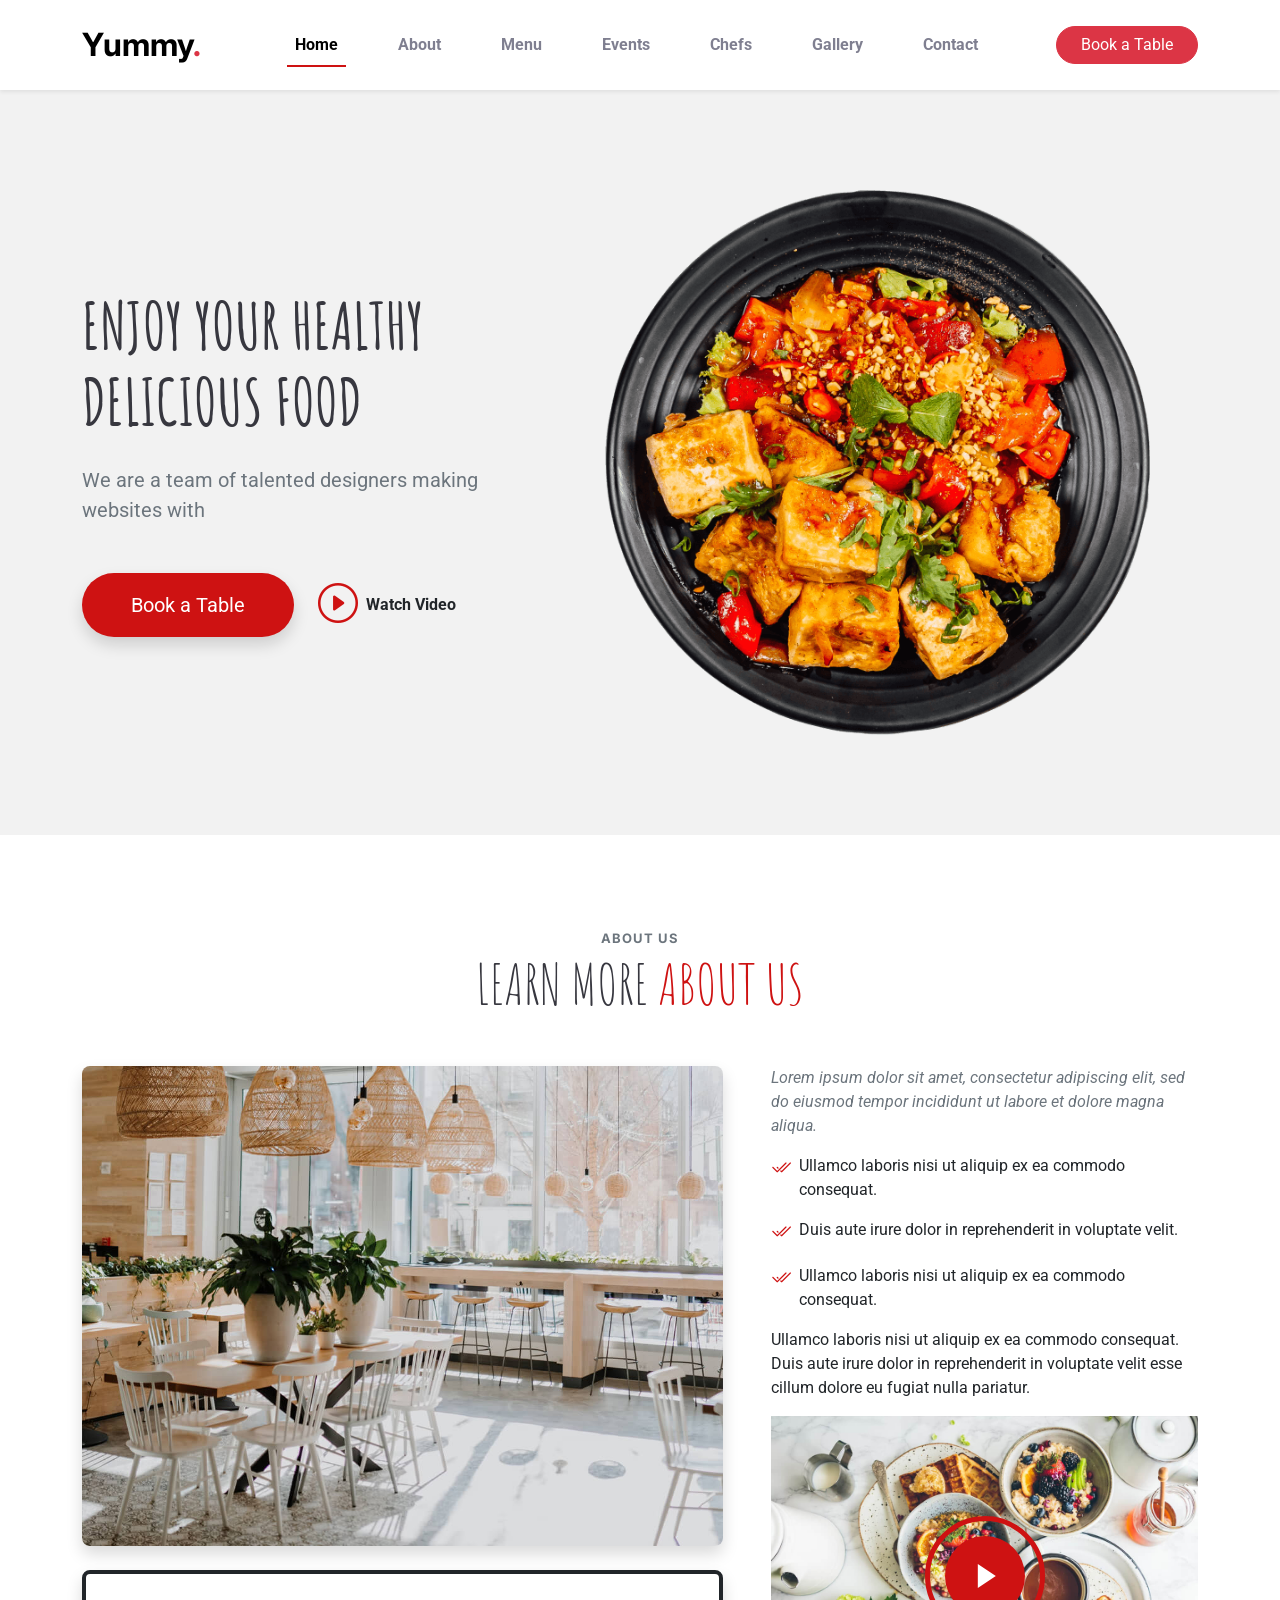
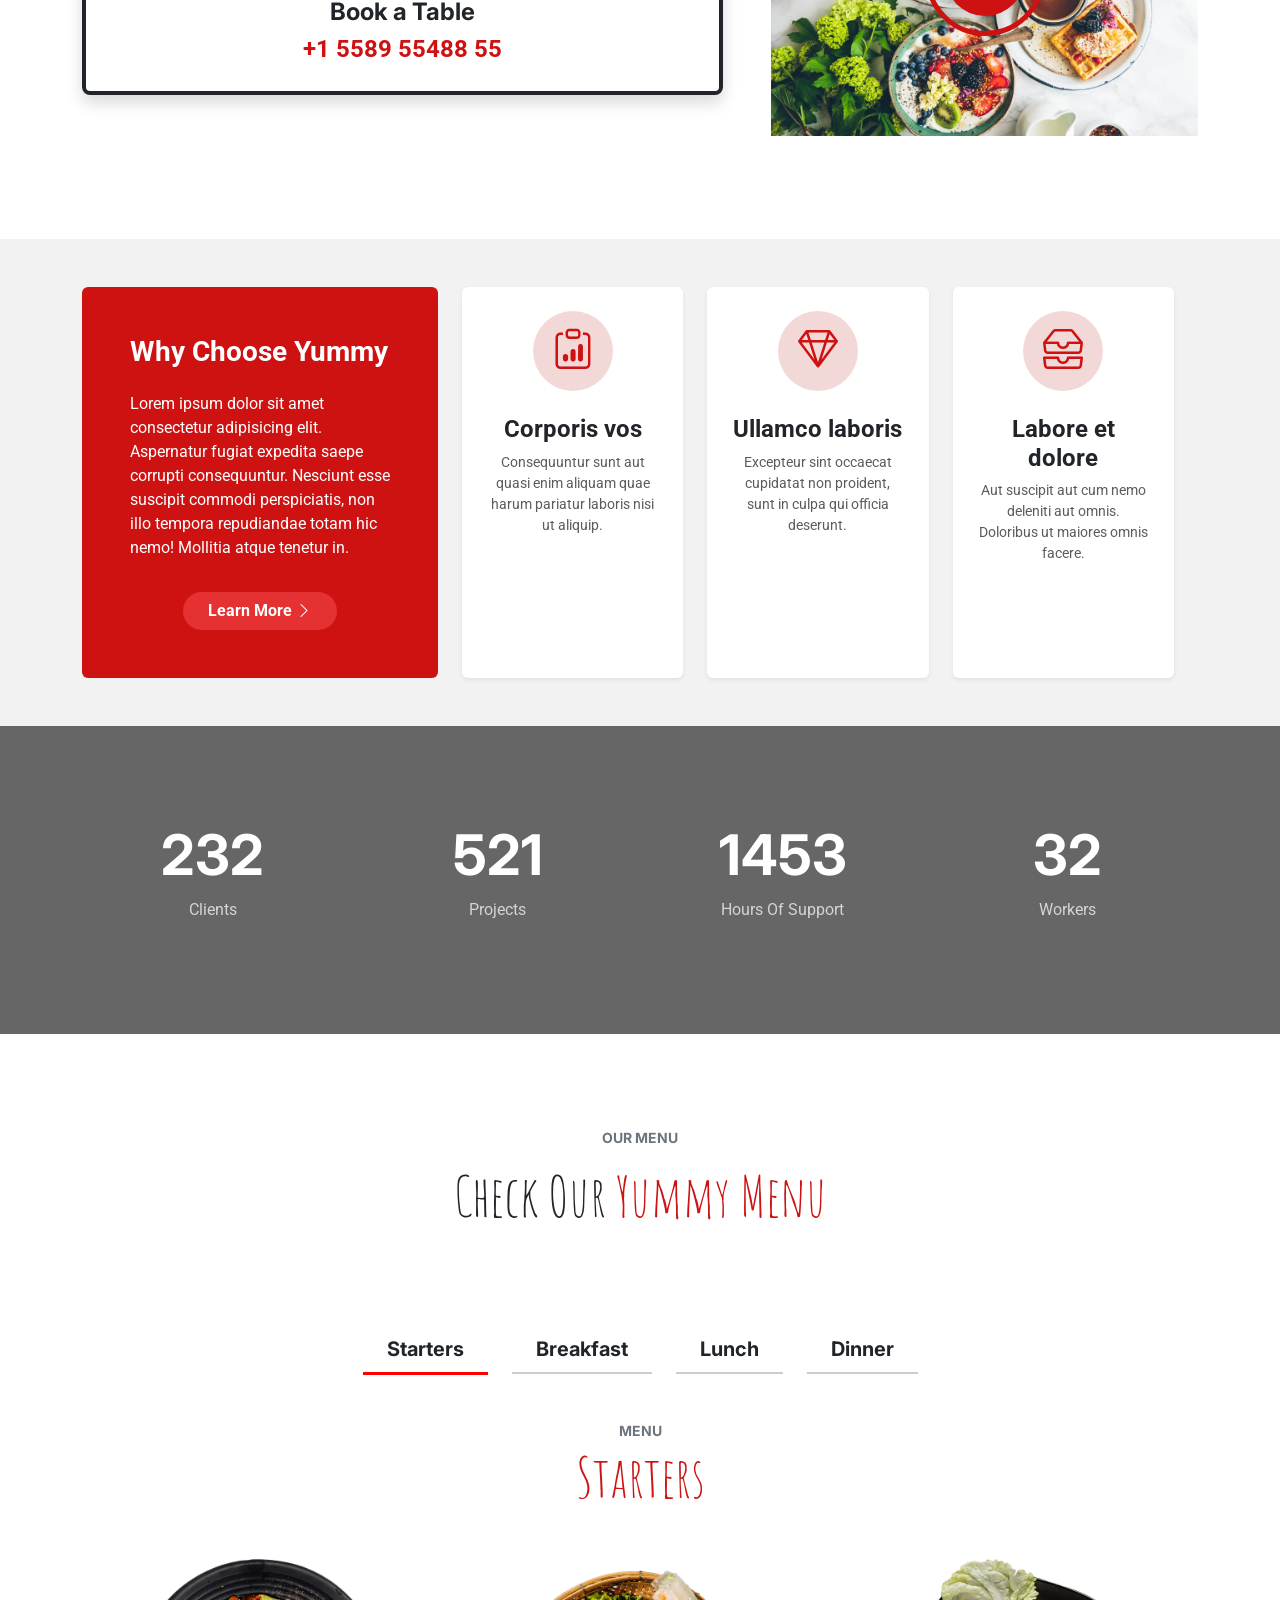
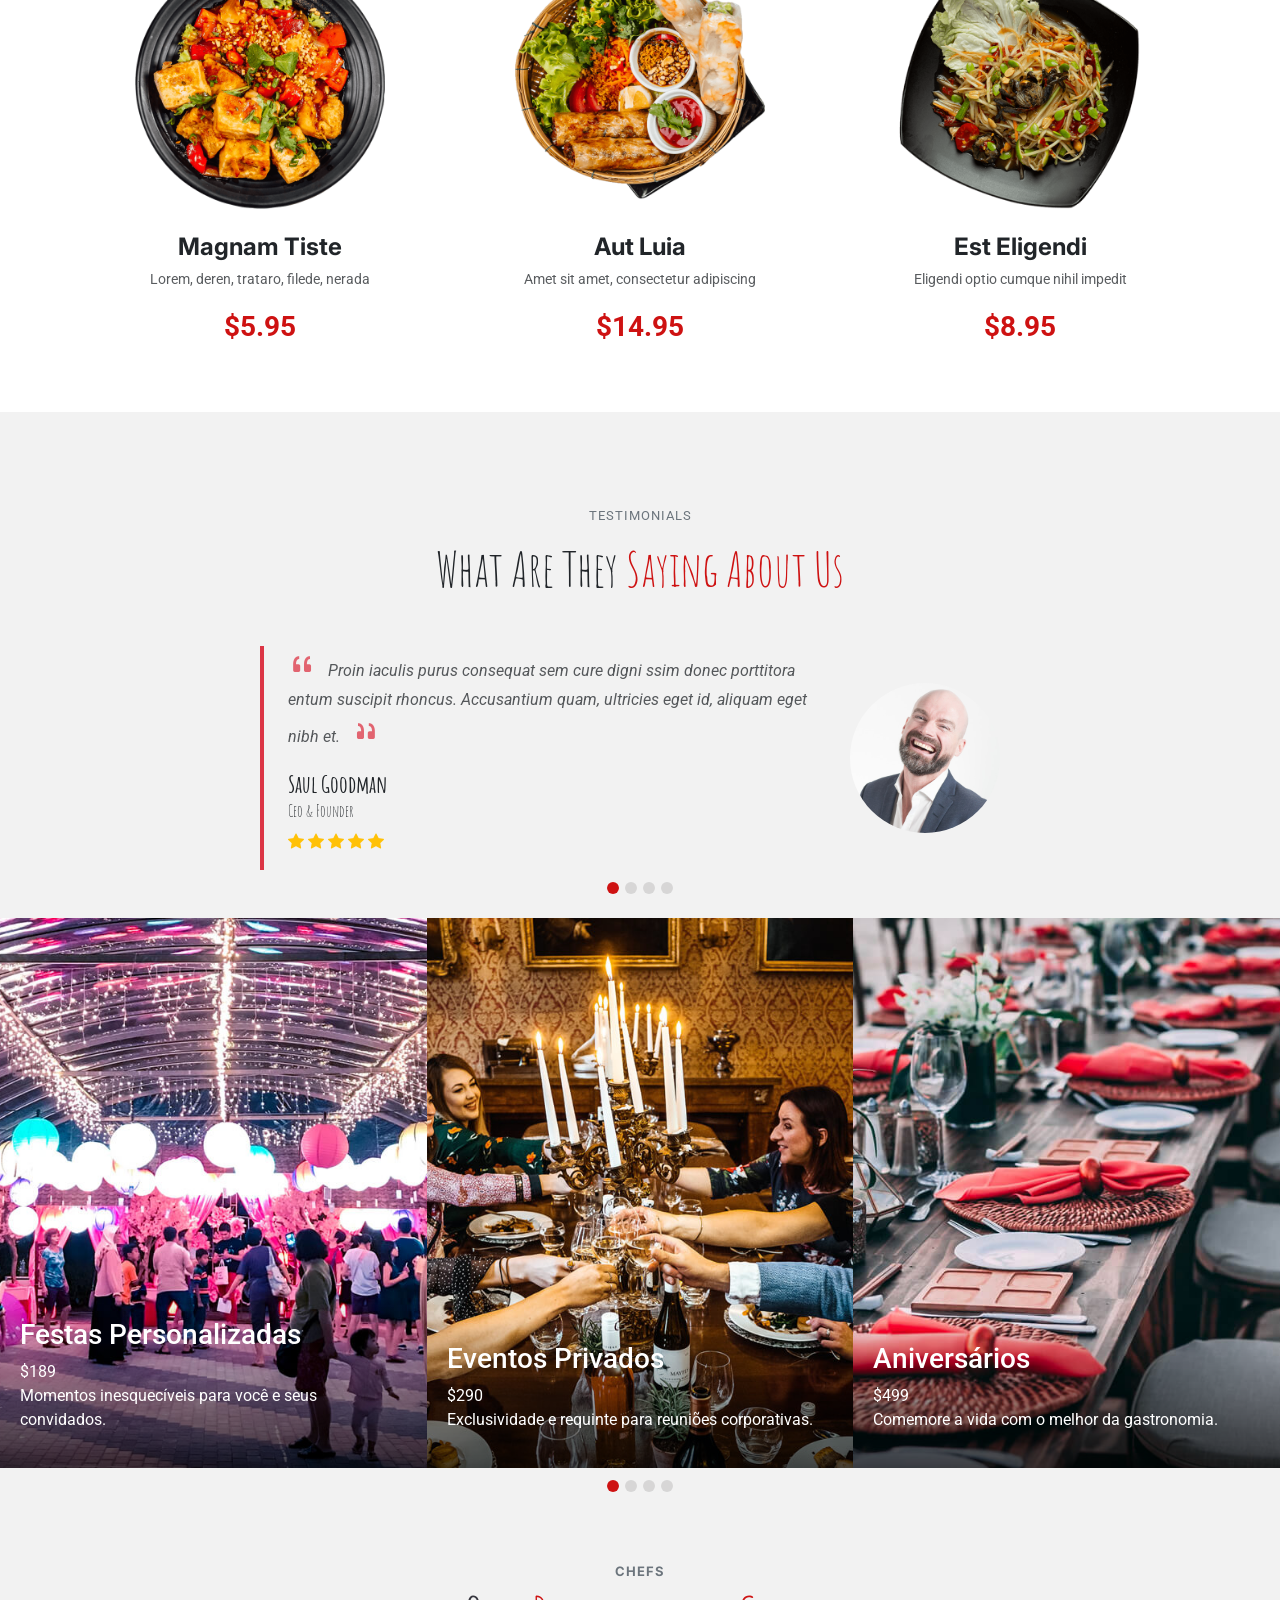
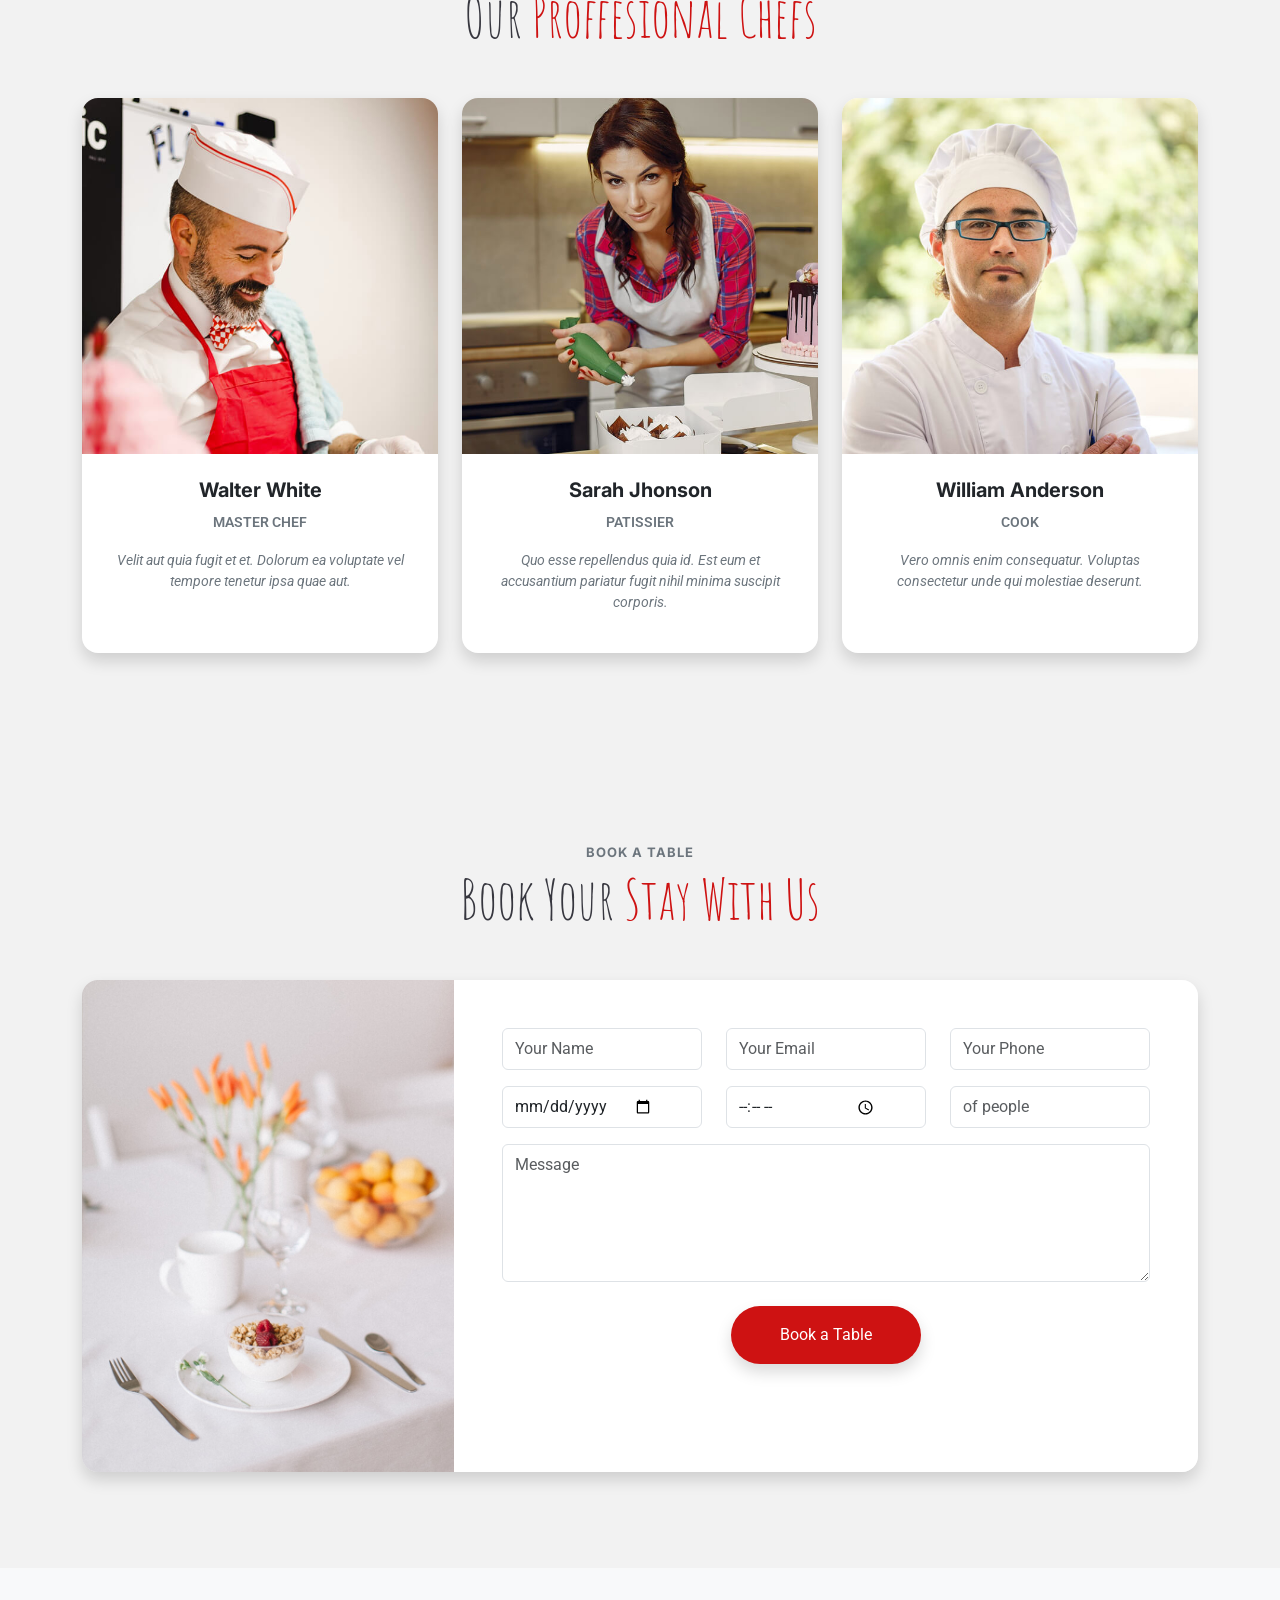
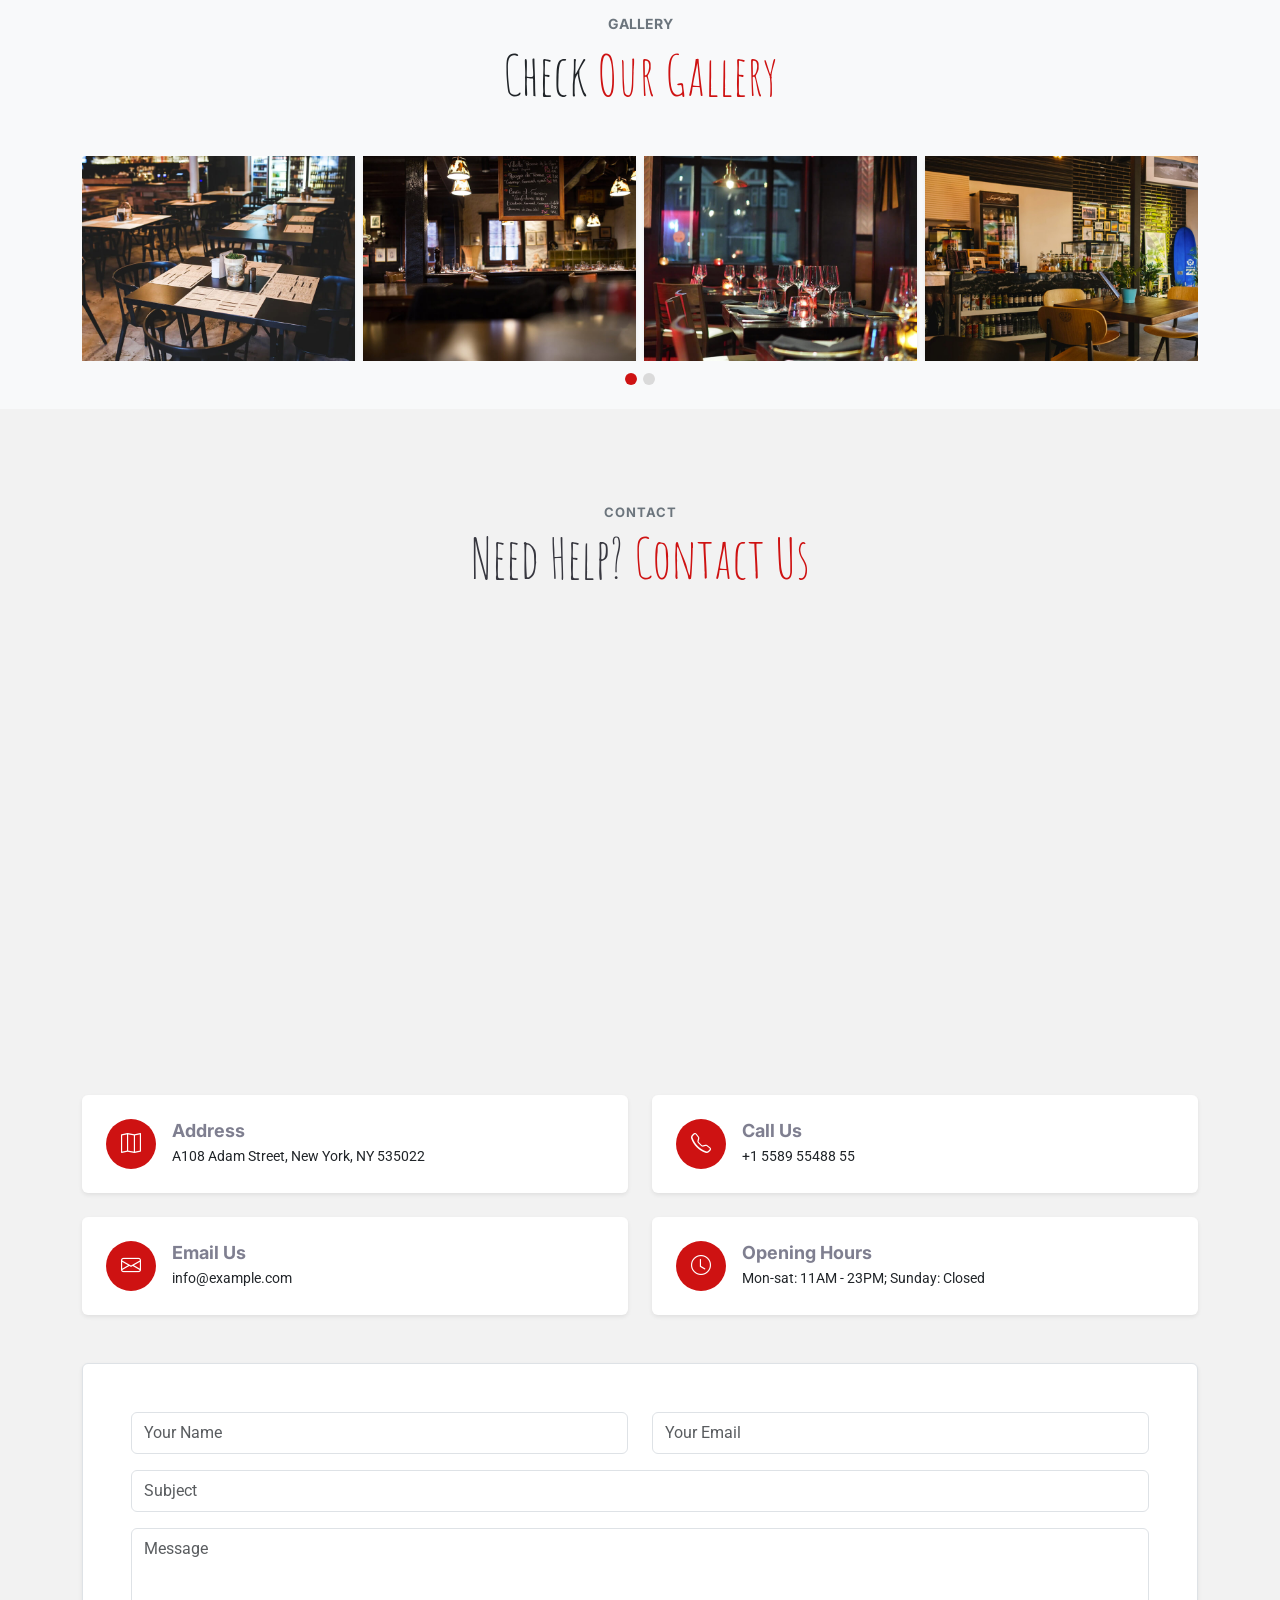
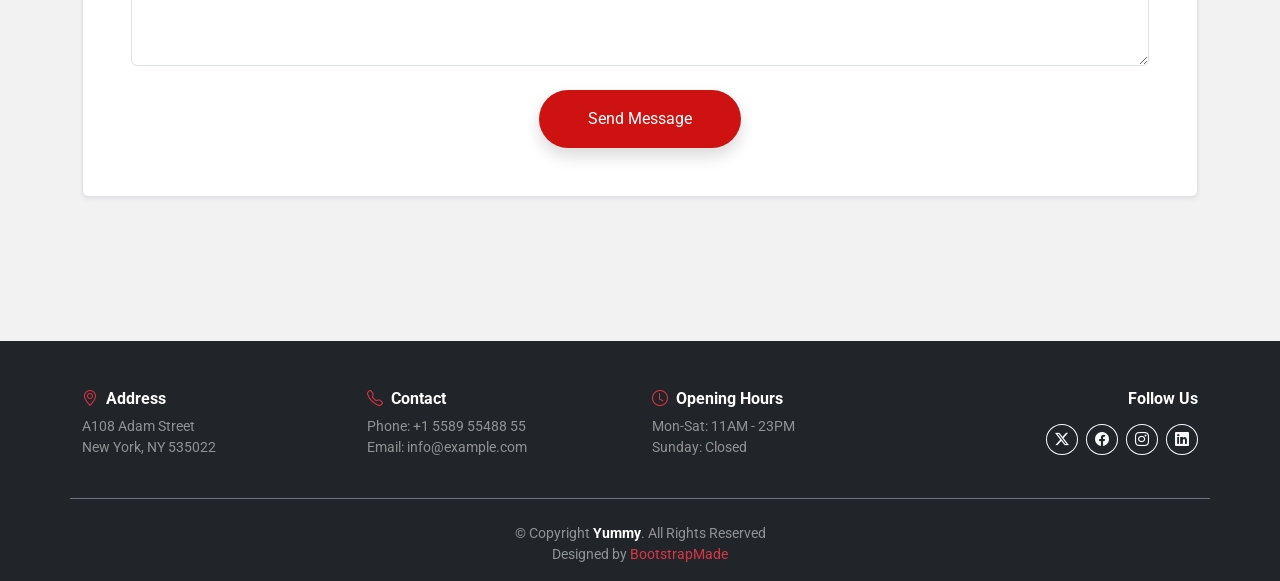
==== commit 47fde963: "Commintando alterações" ====
--- a/index.html
+++ b/index.html
@@ -7,8 +7,8 @@
     <title>Yummy</title>
 
     <link rel="stylesheet" href="style.css">
-    <link rel="stylesheet" href="/bootstrap-5.3.8-dist/css/bootstrap.min.css">
-    <link rel="stylesheet" href="/bootstrap-icons-1.13.1/bootstrap-icons.min.css">
+    <link href="https://cdn.jsdelivr.net/npm/bootstrap@5.3.8/dist/css/bootstrap.min.css" rel="stylesheet" integrity="sha384-sRIl4kxILFvY47J16cr9ZwB07vP4J8+LH7qKQnuqkuIAvNWLzeN8tE5YBujZqJLB" crossorigin="anonymous">
+    <link rel="stylesheet" href="https://cdn.jsdelivr.net/npm/bootstrap-icons@1.13.1/font/bootstrap-icons.min.css">
 
     <link rel="preconnect" href="https://fonts.googleapis.com">
     <link rel="preconnect" href="https://fonts.gstatic.com" crossorigin>
@@ -129,7 +129,7 @@
                             <p>Ullamco laboris nisi ut aliquip ex ea commodo consequat. Duis aute irure dolor in
                                 reprehenderit in voluptate velit esse cillum dolore eu fugiat nulla pariatur.</p>
                             <div class="video-container">
-                                <img src="/Aula9/img/about-2.jpg" class="img-fluid" alt="">
+                                <img src="/img/about-2.jpg" class="img-fluid" alt="">
 
                                 <a href="#" class="play-btn" data-bs-toggle="modal" data-bs-target="#videoModal">
                                 </a>
@@ -288,21 +288,21 @@
                         </div>
                         <div class="row gy-5 ">
                             <div class="col-lg-4 col-md-6 text-center menu-item">
-                                <img src="/Aula9/img/menu/menu-item-1.png" class="img-fluid mb-4"
+                                <img src="/img/menu/menu-item-1.png" class="img-fluid mb-4"
                                     style="max-height: 250px;" alt="[Prato de Entrada 1]">
                                 <h4 class="fw-bold font-inter">Magnam Tiste</h4>
                                 <p class="small text-muted">Lorem, deren, trataro, filede, nerada</p>
                                 <p class="text-primary-yummy fs-3 fw-bold" style="color: #ce1212;">$5.95</p>
                             </div>
                             <div class="col-lg-4 col-md-6 text-center menu-item">
-                                <img src="/Aula9/img/menu/menu-item-2.png" class="img-fluid mb-4"
+                                <img src="/img/menu/menu-item-2.png" class="img-fluid mb-4"
                                     style="max-height: 250px;" alt="[Prato de Entrada 2]">
                                 <h4 class="fw-bold font-inter">Aut Luia</h4>
                                 <p class="small text-muted">Amet sit amet, consectetur adipiscing</p>
                                 <p class="text-primary-yummy fs-3 fw-bold" style="color: #ce1212;">$14.95</p>
                             </div>
                             <div class="col-lg-4 col-md-6 text-center menu-item">
-                                <img src="/Aula9/img/menu/menu-item-3.png" class="img-fluid mb-4"
+                                <img src="/img/menu/menu-item-3.png" class="img-fluid mb-4"
                                     style="max-height: 250px;" alt="[Prato de Entrada 3]">
                                 <h4 class="fw-bold font-inter">Est Eligendi</h4>
                                 <p class="small text-muted">Eligendi optio cumque nihil impedit</p>
@@ -319,21 +319,21 @@
                                 <p style="color: #ce1212;" class="display-4 font-amatic mb-5">Breakfast</p>
                             </div>
                             <div class="col-lg-4 col-md-6 text-center menu-item">
-                                <img src="/Aula9/img/menu/menu-item-4.png" class="img-fluid mb-4"
+                                <img src="/img/menu/menu-item-4.png" class="img-fluid mb-4"
                                     style="max-height: 250px;" alt="[Café da Manhã 1]">
                                 <h4 class="fw-bold font-inter">Eos Luptus</h4>
                                 <p class="small text-muted">Deleniti atque corrupti quos dolores</p>
                                 <p class="text-primary-yummy fs-3 fw-bold" style="color: #ce1212;">$12.95</p>
                             </div>
                             <div class="col-lg-4 col-md-6 text-center menu-item">
-                                <img src="/Aula9/img/menu/menu-item-5.png" class="img-fluid mb-4"
+                                <img src="/img/menu/menu-item-5.png" class="img-fluid mb-4"
                                     style="max-height: 250px;" alt="[Café da Manhã 2]">
                                 <h4 class="fw-bold font-inter">Luptas Eos</h4>
                                 <p class="small text-muted">Itaque earum rerum hic tenetur</p>
                                 <p class="text-primary-yummy fs-3 fw-bold" style="color: #ce1212;">$11.50</p>
                             </div>
                             <div class="col-lg-4 col-md-6 text-center menu-item">
-                                <img src="/Aula9/img/menu/menu-item-3.png" class="img-fluid mb-4"
+                                <img src="/img/menu/menu-item-3.png" class="img-fluid mb-4"
                                     style="max-height: 250px;" alt="[Prato de Entrada 3]">
                                 <h4 class="fw-bold font-inter">Est Eligendi</h4>
                                 <p class="small text-muted">Eligendi optio cumque nihil impedit</p>
@@ -350,21 +350,21 @@
                                 <p style="color: #ce1212;" class="display-4 font-amatic mb-5">Lunch</p>
                             </div>
                             <div class="col-lg-4 col-md-6 text-center menu-item">
-                                <img src="/Aula9/img/menu/menu-item-6.png" class="img-fluid mb-4"
+                                <img src="/img/menu/menu-item-6.png" class="img-fluid mb-4"
                                     style="max-height: 250px;" alt="Almoço 1">
                                 <h4 class="fw-bold font-inter">Laboriosam Diread</h4>
                                 <p class="small text-muted">Facere possimus, omnis voluptas assumenda</p>
                                 <p class="text-primary-yummy fs-3 fw-bold" style="color: #ce1212;">$9.95</p>
                             </div>
                             <div class="col-lg-4 col-md-6 text-center menu-item">
-                                <img src="/Aula9/img/menu/menu-item-2.png" class="img-fluid mb-4"
+                                <img src="/img/menu/menu-item-2.png" class="img-fluid mb-4"
                                     style="max-height: 250px;" alt="[Prato de Entrada 2]">
                                 <h4 class="fw-bold font-inter">Aut Luia</h4>
                                 <p class="small text-muted">Amet sit amet, consectetur adipiscing</p>
                                 <p class="text-primary-yummy fs-3 fw-bold" style="color: #ce1212;">$14.95</p>
                             </div>
                             <div class="col-lg-4 col-md-6 text-center menu-item">
-                                <img src="/Aula9/img/menu/menu-item-3.png" class="img-fluid mb-4"
+                                <img src="/img/menu/menu-item-3.png" class="img-fluid mb-4"
                                     style="max-height: 250px;" alt="[Prato de Entrada 3]">
                                 <h4 class="fw-bold font-inter">Est Eligendi</h4>
                                 <p class="small text-muted">Eligendi optio cumque nihil impedit</p>
@@ -381,21 +381,21 @@
                                 <p style="color: #ce1212;" class="display-4 font-amatic mb-5">Dinner</p>
                             </div>
                             <div class="col-lg-4 col-md-6 text-center menu-item">
-                                <img src="/Aula9/img/menu/menu-item-3.png" class="img-fluid mb-4"
+                                <img src="/img/menu/menu-item-3.png" class="img-fluid mb-4"
                                     style="max-height: 250px;" alt="Jantar 1">
                                 <h4 class="fw-bold font-inter">Est Eligendi</h4>
                                 <p class="small text-muted">Optio cumque nihil impedit quo minus</p>
                                 <p class="text-primary-yummy fs-3 fw-bold" style="color: #ce1212;">$16.00</p>
                             </div>
                             <div class="col-lg-4 col-md-6 text-center menu-item">
-                                <img src="/Aula9/img/menu/menu-item-2.png" class="img-fluid mb-4"
+                                <img src="/img/menu/menu-item-2.png" class="img-fluid mb-4"
                                     style="max-height: 250px;" alt="[Prato de Entrada 2]">
                                 <h4 class="fw-bold font-inter">Aut Luia</h4>
                                 <p class="small text-muted">Amet sit amet, consectetur adipiscing</p>
                                 <p class="text-primary-yummy fs-3 fw-bold" style="color: #ce1212;">$14.95</p>
                             </div>
                             <div class="col-lg-4 col-md-6 text-center menu-item">
-                                <img src="/Aula9/img/menu/menu-item-3.png" class="img-fluid mb-4"
+                                <img src="/img/menu/menu-item-3.png" class="img-fluid mb-4"
                                     style="max-height: 250px;" alt="[Prato de Entrada 3]">
                                 <h4 class="fw-bold font-inter">Est Eligendi</h4>
                                 <p class="small text-muted">Eligendi optio cumque nihil impedit</p>
@@ -465,7 +465,7 @@
                                             </div>
                                         </div>
                                         <div class="col-md-3 text-center">
-                                            <img src="/Aula9/img/testimonials/testimonials-1.jpg"
+                                            <img src="/img/testimonials/testimonials-1.jpg"
                                                 class="img-fluid rounded-circle" style="width: 150px;"
                                                 alt="Imagem de Saul Goodman">
                                         </div>
@@ -505,7 +505,7 @@
                                             </div>
                                         </div>
                                         <div class="col-md-3 text-center">
-                                            <img src="/Aula9/img/testimonials/testimonials-2.jpg"
+                                            <img src="/img/testimonials/testimonials-2.jpg"
                                                 class="img-fluid rounded-circle" style="width: 150px;"
                                                 alt="Imagem de Saul Goodman">
                                         </div>
@@ -545,7 +545,7 @@
                                             </div>
                                         </div>
                                         <div class="col-md-3 text-center">
-                                            <img src="/Aula9/img/testimonials/testimonials-3.jpg"
+                                            <img src="/img/testimonials/testimonials-3.jpg"
                                                 class="img-fluid rounded-circle" style="width: 150px;"
                                                 alt="Imagem de Saul Goodman">
                                         </div>
@@ -585,7 +585,7 @@
                                             </div>
                                         </div>
                                         <div class="col-md-3 text-center">
-                                            <img src="/Aula9/img/testimonials/testimonials-4.jpg"
+                                            <img src="/img/testimonials/testimonials-4.jpg"
                                                 class="img-fluid rounded-circle" style="width: 150px;"
                                                 alt="Imagem de Saul Goodman">
                                         </div>
@@ -610,7 +610,7 @@
 
                             <div class="col-md-4">
                                 <div class="card-event">
-                                    <img src="/Aula9/img/events-1.jpg" class="img-event">
+                                    <img src="/img/events-1.jpg" class="img-event">
                                     <div class="overlay">
                                         <h3>Festas Personalizadas</h3>
                                         <span>$189</span>
@@ -621,7 +621,7 @@
 
                             <div class="col-md-4">
                                 <div class="card-event">
-                                    <img src="/Aula9/img/events-2.jpg" class="img-event">
+                                    <img src="/img/events-2.jpg" class="img-event">
                                     <div class="overlay">
                                         <h3>Eventos Privados</h3>
                                         <span>$290</span>
@@ -632,7 +632,7 @@
 
                             <div class="col-md-4">
                                 <div class="card-event">
-                                    <img src="/Aula9/img/events-3.jpg" class="img-event">
+                                    <img src="/img/events-3.jpg" class="img-event">
                                     <div class="overlay">
                                         <h3>Aniversários</h3>
                                         <span>$499</span>
@@ -650,7 +650,7 @@
 
                             <div class="col-md-4">
                                 <div class="card-event">
-                                    <img src="/Aula9/img/events-4.jpg" class="img-event">
+                                    <img src="/img/events-4.jpg" class="img-event">
                                     <div class="overlay">
                                         <h3>Casamentos</h3>
                                         <span>$1200</span>
@@ -661,7 +661,7 @@
 
                             <div class="col-md-4">
                                 <div class="card-event">
-                                    <img src="/Aula9/img/events-2.jpg" class="img-event">
+                                    <img src="/img/events-2.jpg" class="img-event">
                                     <div class="overlay">
                                         <h3>Eventos Privados</h3>
                                         <span>$290</span>
@@ -672,7 +672,7 @@
 
                             <div class="col-md-4">
                                 <div class="card-event">
-                                    <img src="/Aula9/img/events-3.jpg" class="img-event">
+                                    <img src="/img/events-3.jpg" class="img-event">
                                     <div class="overlay">
                                         <h3>Aniversários</h3>
                                         <span>$499</span>
@@ -690,7 +690,7 @@
 
                             <div class="col-md-4">
                                 <div class="card-event">
-                                    <img src="/Aula9/img/events-4.jpg" class="img-event">
+                                    <img src="/img/events-4.jpg" class="img-event">
                                     <div class="overlay">
                                         <h3>Casamentos</h3>
                                         <span>$1200</span>
@@ -701,7 +701,7 @@
 
                             <div class="col-md-4">
                                 <div class="card-event">
-                                    <img src="/Aula9/img/events-2.jpg" class="img-event">
+                                    <img src="/img/events-2.jpg" class="img-event">
                                     <div class="overlay">
                                         <h3>Eventos Privados</h3>
                                         <span>$290</span>
@@ -712,7 +712,7 @@
 
                             <div class="col-md-4">
                                 <div class="card-event">
-                                    <img src="/Aula9/img/events-3.jpg" class="img-event">
+                                    <img src="/img/events-3.jpg" class="img-event">
                                     <div class="overlay">
                                         <h3>Aniversários</h3>
                                         <span>$499</span>
@@ -731,7 +731,7 @@
 
                             <div class="col-md-4">
                                 <div class="card-event">
-                                    <img src="/Aula9/img/events-4.jpg" class="img-event">
+                                    <img src="/img/events-4.jpg" class="img-event">
                                     <div class="overlay">
                                         <h3>Casamentos</h3>
                                         <span>$1200</span>
@@ -742,7 +742,7 @@
 
                             <div class="col-md-4">
                                 <div class="card-event">
-                                    <img src="/Aula9/img/events-2.jpg" class="img-event">
+                                    <img src="/img/events-2.jpg" class="img-event">
                                     <div class="overlay">
                                         <h3>Eventos Privados</h3>
                                         <span>$290</span>
@@ -753,7 +753,7 @@
 
                             <div class="col-md-4">
                                 <div class="card-event">
-                                    <img src="/Aula9/img/events-3.jpg" class="img-event">
+                                    <img src="/img/events-3.jpg" class="img-event">
                                     <div class="overlay">
                                         <h3>Aniversários</h3>
                                         <span>$499</span>
@@ -795,7 +795,7 @@
                     <div class="row gy-4">
                         <div class="col-lg-4">
                             <div class="bg-white shadow rounded-4 overflow-hidden h-100 border-0">
-                                <img src="/Aula9/img/chefs/chefs-1.jpg" class="img-fluid w-100" alt="Chef 1">
+                                <img src="/img/chefs/chefs-1.jpg" class="img-fluid w-100" alt="Chef 1">
                                 <div class="p-4 text-center">
                                     <h4 class="fw-bold" style="font-family: 'Inter', sans-serif; font-size: 20px;">
                                         Walter
@@ -810,7 +810,7 @@
                         </div>
                         <div class="col-lg-4">
                             <div class="bg-white shadow rounded-4 overflow-hidden h-100 border-0">
-                                <img src="/Aula9/img/chefs/chefs-2.jpg" class="img-fluid w-100" alt="Chef 2">
+                                <img src="/img/chefs/chefs-2.jpg" class="img-fluid w-100" alt="Chef 2">
                                 <div class="p-4 text-center">
                                     <h4 class="fw-bold" style="font-family: 'Inter', sans-serif; font-size: 20px;">Sarah
                                         Jhonson
@@ -824,7 +824,7 @@
                         </div>
                         <div class="col-lg-4">
                             <div class="bg-white shadow rounded-4 overflow-hidden h-100 border-0">
-                                <img src="/Aula9/img/chefs/chefs-3.jpg" class="img-fluid w-100" alt="Chef 3">
+                                <img src="/img/chefs/chefs-3.jpg" class="img-fluid w-100" alt="Chef 3">
                                 <div class="p-4 text-center">
                                     <h4 class="fw-bold" style="font-family: 'Inter', sans-serif; font-size: 20px;">
                                         William
@@ -852,7 +852,7 @@
                     </div>
                     <div class="row g-0 rounded-4 overflow-hidden shadow">
                         <div class="col-lg-4">
-                            <div><img src="/Aula9/img/reservation.jpg" class="w-100 mb-"></div>
+                            <div><img src="/img/reservation.jpg" class="w-100 mb-"></div>
                         </div>
                         <div class="col-lg-8 bg-white p-4 p-md-5">
                             <form class="row gy-3">
@@ -912,22 +912,22 @@
                                 <div class="row g-2">
                                     <div class="col-md-3 col-6">
                                         <div class="gallery-item rounded shadow-sm">
-                                            <img src="/Aula9//img/gallery/gallery-1.jpg" class="img-fluid">
+                                            <img src="/img/gallery/gallery-1.jpg" class="img-fluid">
                                         </div>
                                     </div>
                                     <div class="col-md-3 col-6">
                                         <div class="gallery-item rounded shadow-sm">
-                                            <img src="/Aula9/img/gallery/gallery-2.jpg" class="img-fluid">
+                                            <img src="/img/gallery/gallery-2.jpg" class="img-fluid">
                                         </div>
                                     </div>
                                     <div class="col-md-3 col-6">
                                         <div class="gallery-item rounded shadow-sm">
-                                            <img src="/Aula9/img/gallery/gallery-3.jpg" class="img-fluid">
+                                            <img src="/img/gallery/gallery-3.jpg" class="img-fluid">
                                         </div>
                                     </div>
                                     <div class="col-md-3 col-6">
                                         <div class="gallery-item rounded shadow-sm">
-                                            <img src="/Aula9/img/gallery/gallery-4.jpg" class="img-fluid">
+                                            <img src="/img/gallery/gallery-4.jpg" class="img-fluid">
                                         </div>
                                     </div>
                                 </div>
@@ -937,22 +937,22 @@
                                 <div class="row g-2">
                                     <div class="col-md-3 col-6">
                                         <div class="gallery-item rounded shadow-sm">
-                                            <img src="/Aula9/img/gallery/gallery-5.jpg" class="img-fluid">
+                                            <img src="/img/gallery/gallery-5.jpg" class="img-fluid">
                                         </div>
                                     </div>
                                     <div class="col-md-3 col-6">
                                         <div class="gallery-item rounded shadow-sm">
-                                            <img src="/Aula9/img/gallery/gallery-6.jpg" class="img-fluid">
+                                            <img src="/img/gallery/gallery-6.jpg" class="img-fluid">
                                         </div>
                                     </div>
                                     <div class="col-md-3 col-6">
                                         <div class="gallery-item rounded shadow-sm">
-                                            <img src="/Aula9/img/gallery/gallery-7.jpg" class="img-fluid">
+                                            <img src="/img/gallery/gallery-7.jpg" class="img-fluid">
                                         </div>
                                     </div>
                                     <div class="col-md-3 col-6">
                                         <div class="gallery-item rounded shadow-sm">
-                                            <img src="/Aula9/img/gallery/gallery-8.jpg" class="img-fluid">
+                                            <img src="/img/gallery/gallery-8.jpg" class="img-fluid">
                                         </div>
                                     </div>
                                 </div>
@@ -1134,6 +1134,6 @@
     </footer>
 
 </body>
-<script src="/bootstrap-5.3.8-dist/js/bootstrap.bundle.min.js"></script>
+<script src="https://cdn.jsdelivr.net/npm/bootstrap@5.3.8/dist/js/bootstrap.bundle.min.js" integrity="sha384-FKyoEForCGlyvwx9Hj09JcYn3nv7wiPVlz7YYwJrWVcXK/BmnVDxM+D2scQbITxI" crossorigin="anonymous"></script>
 
 </html>
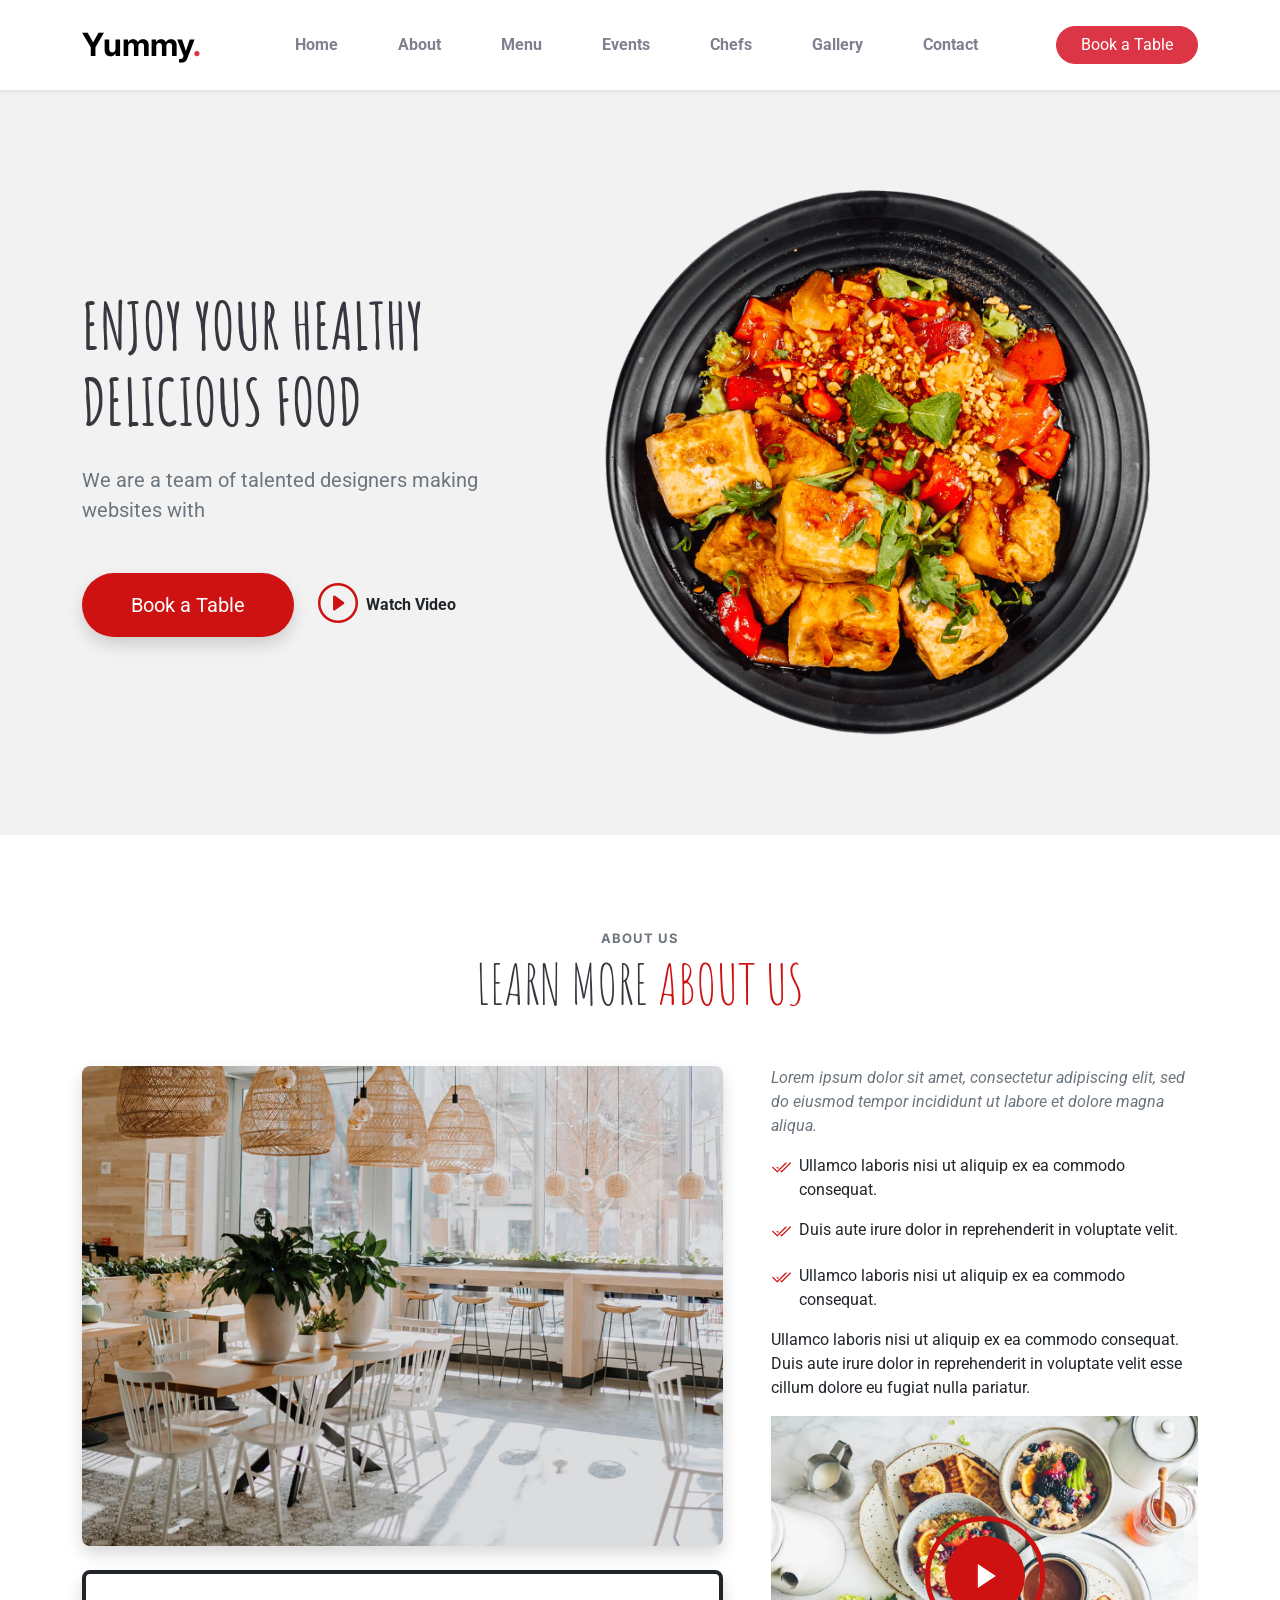
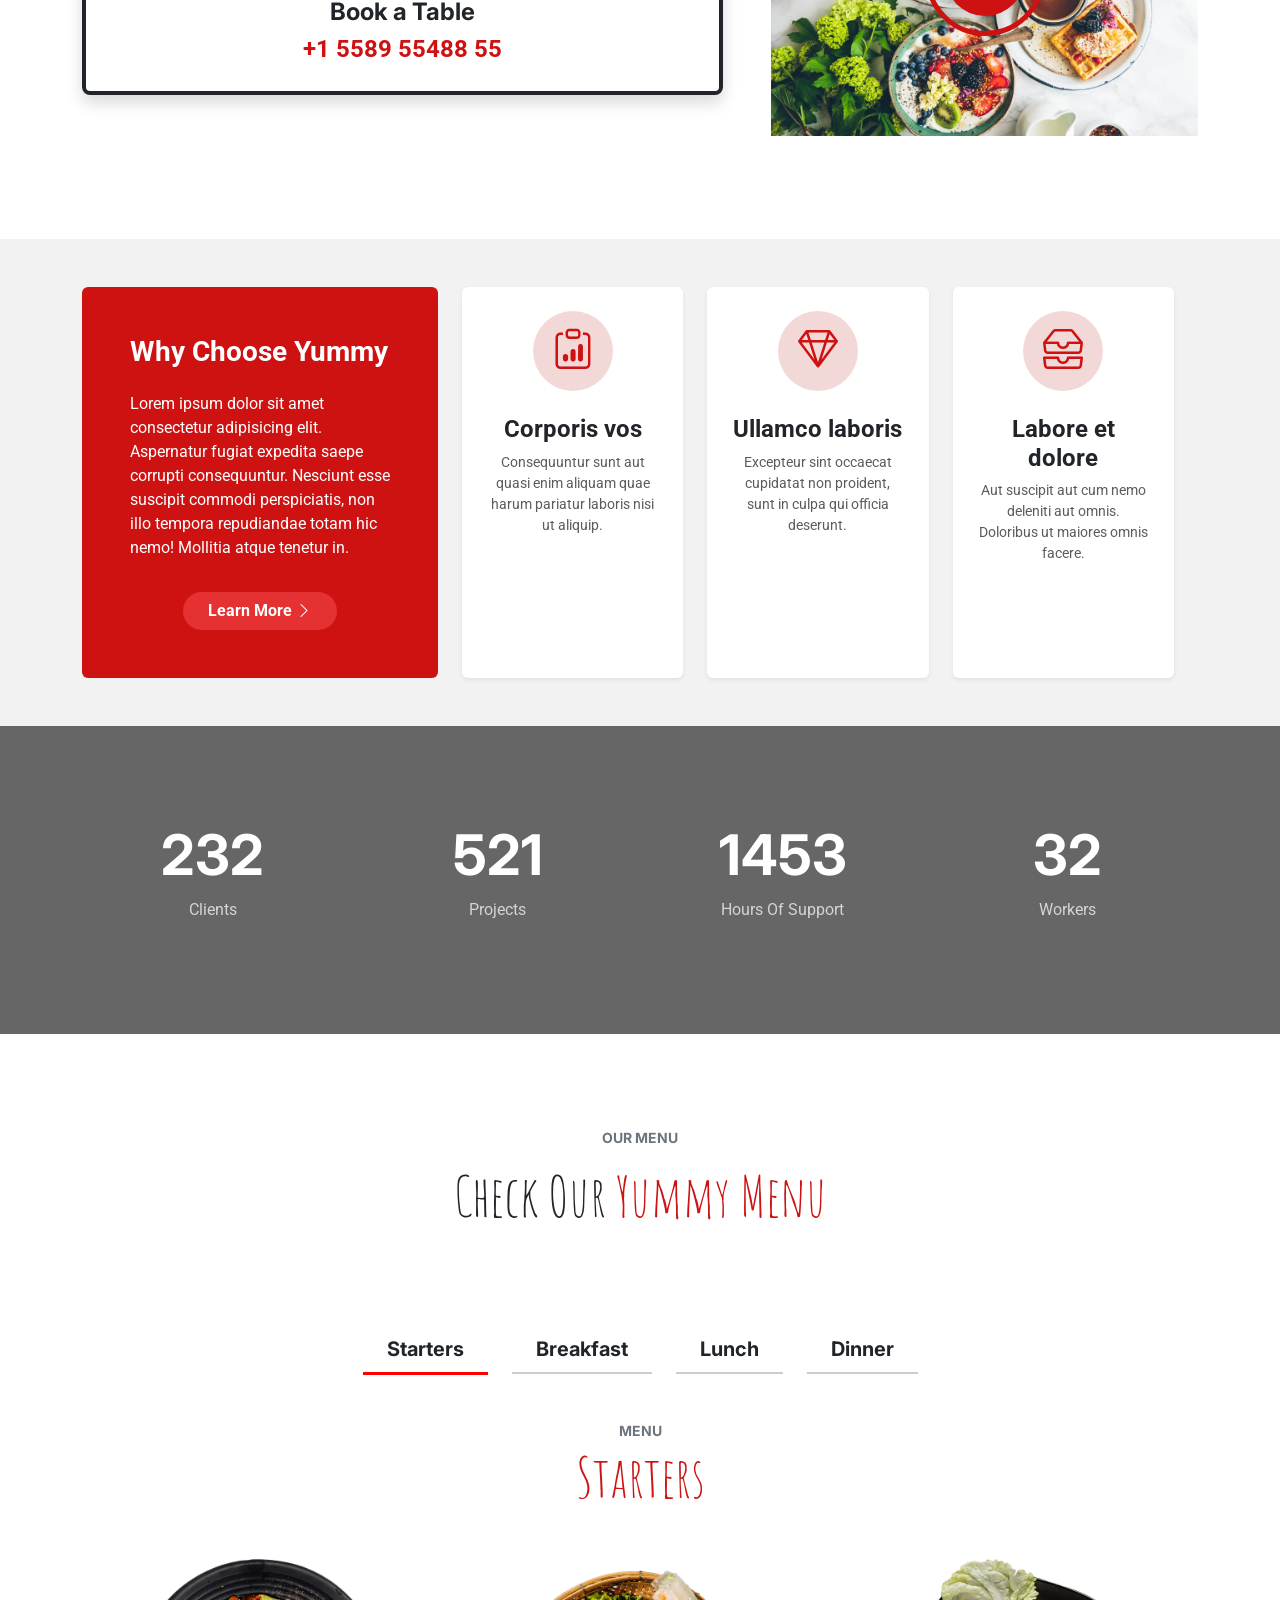
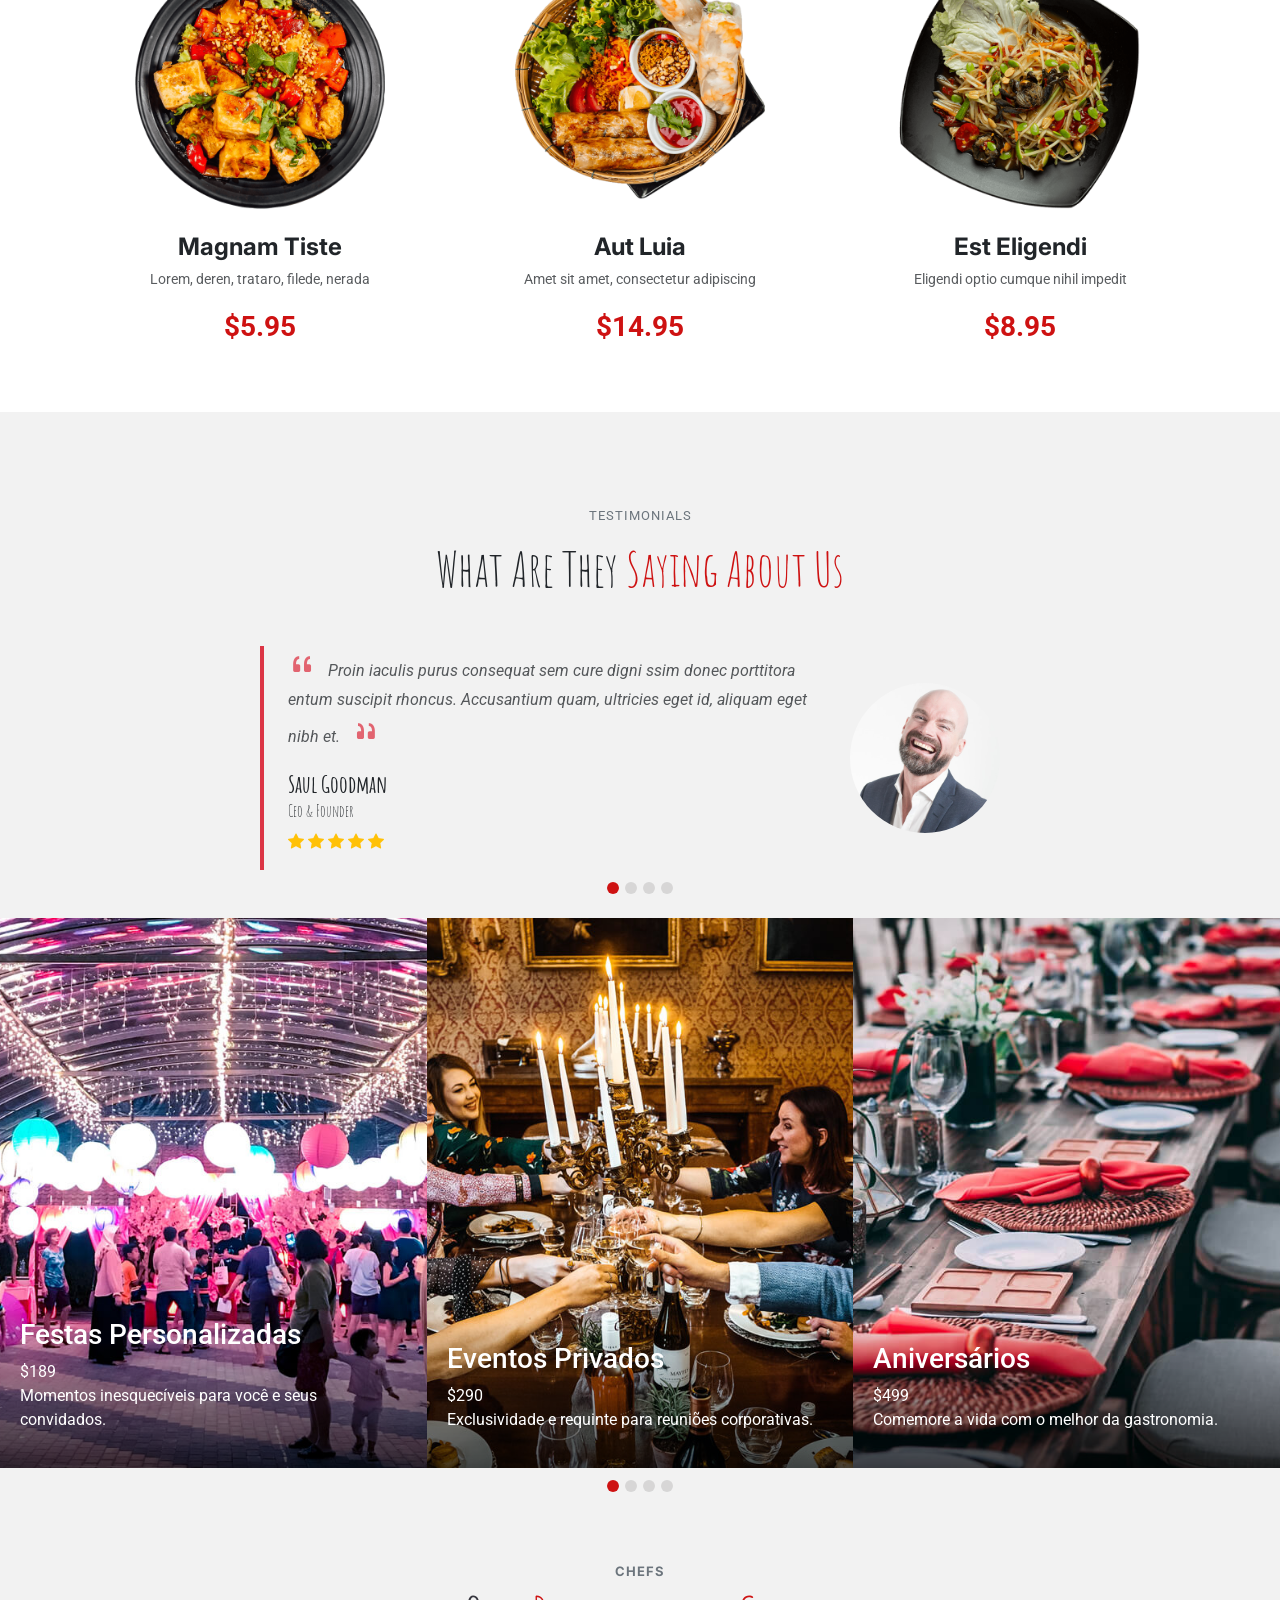
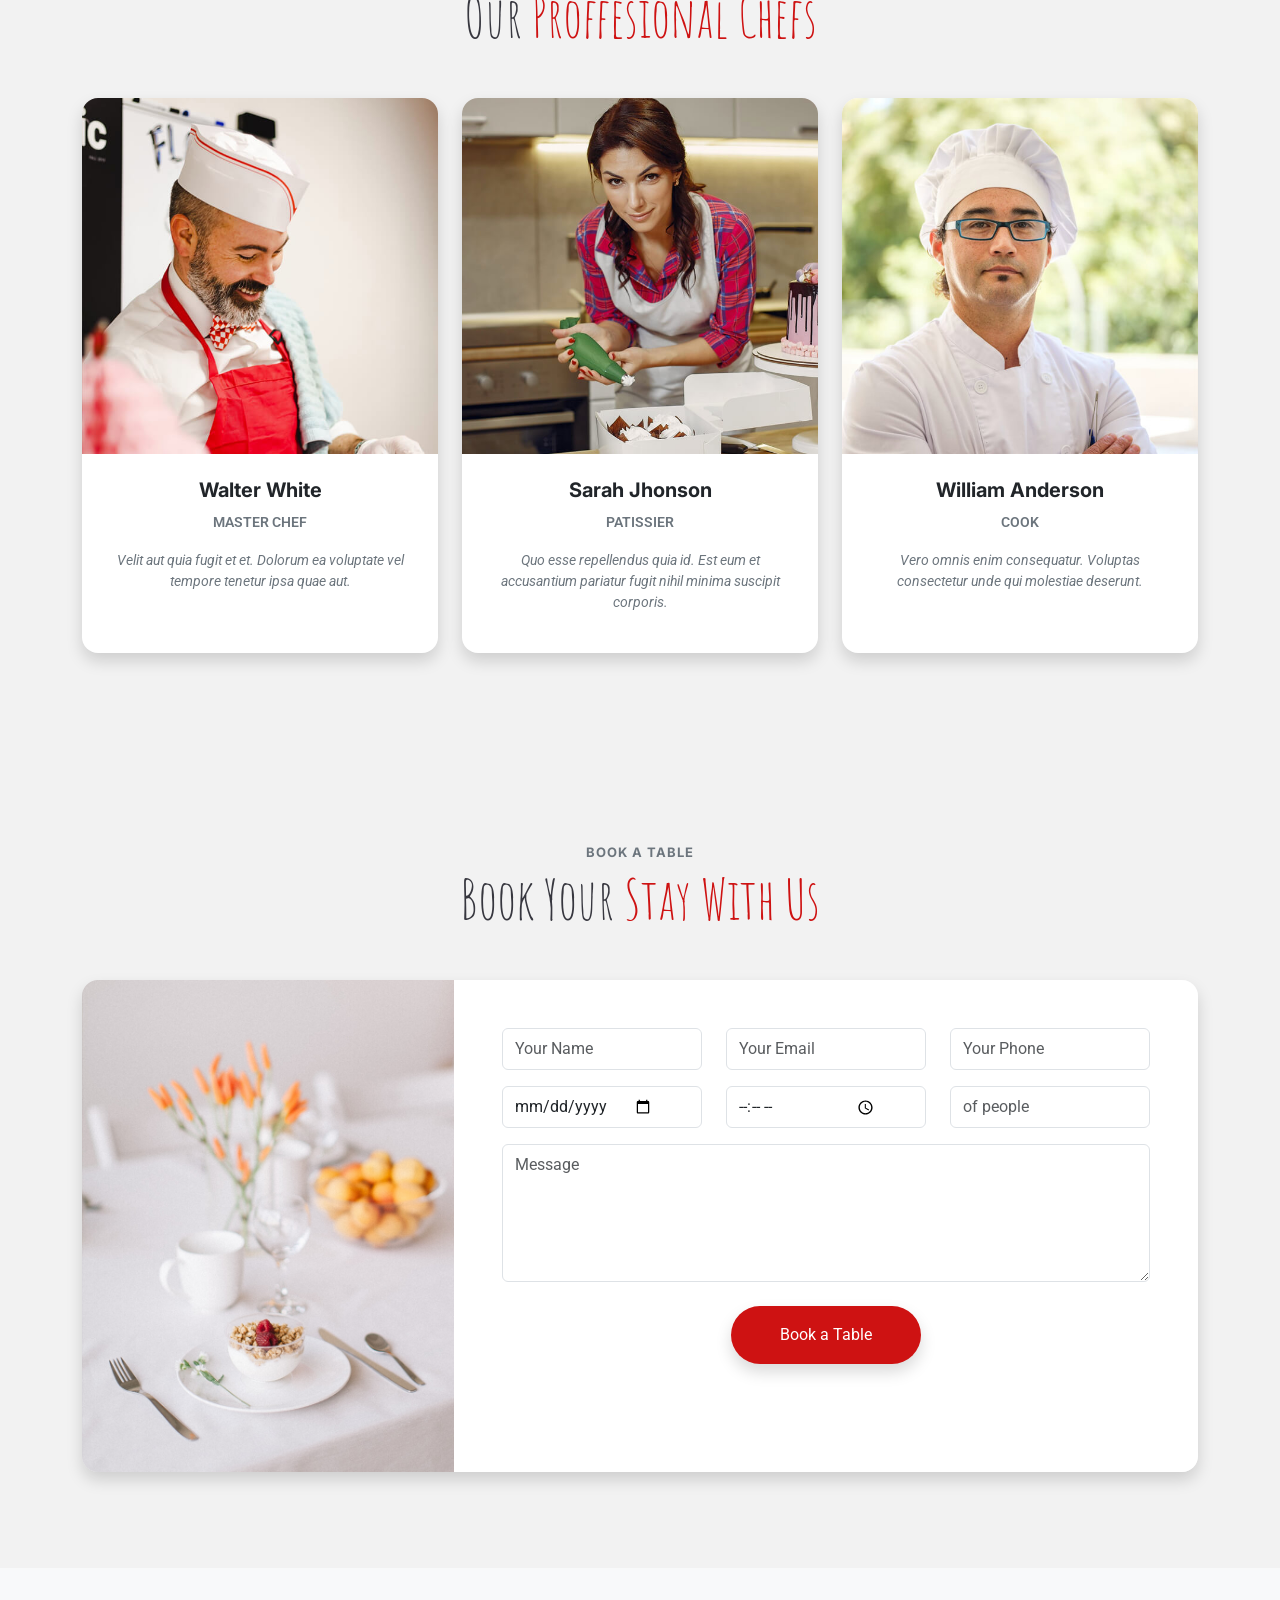
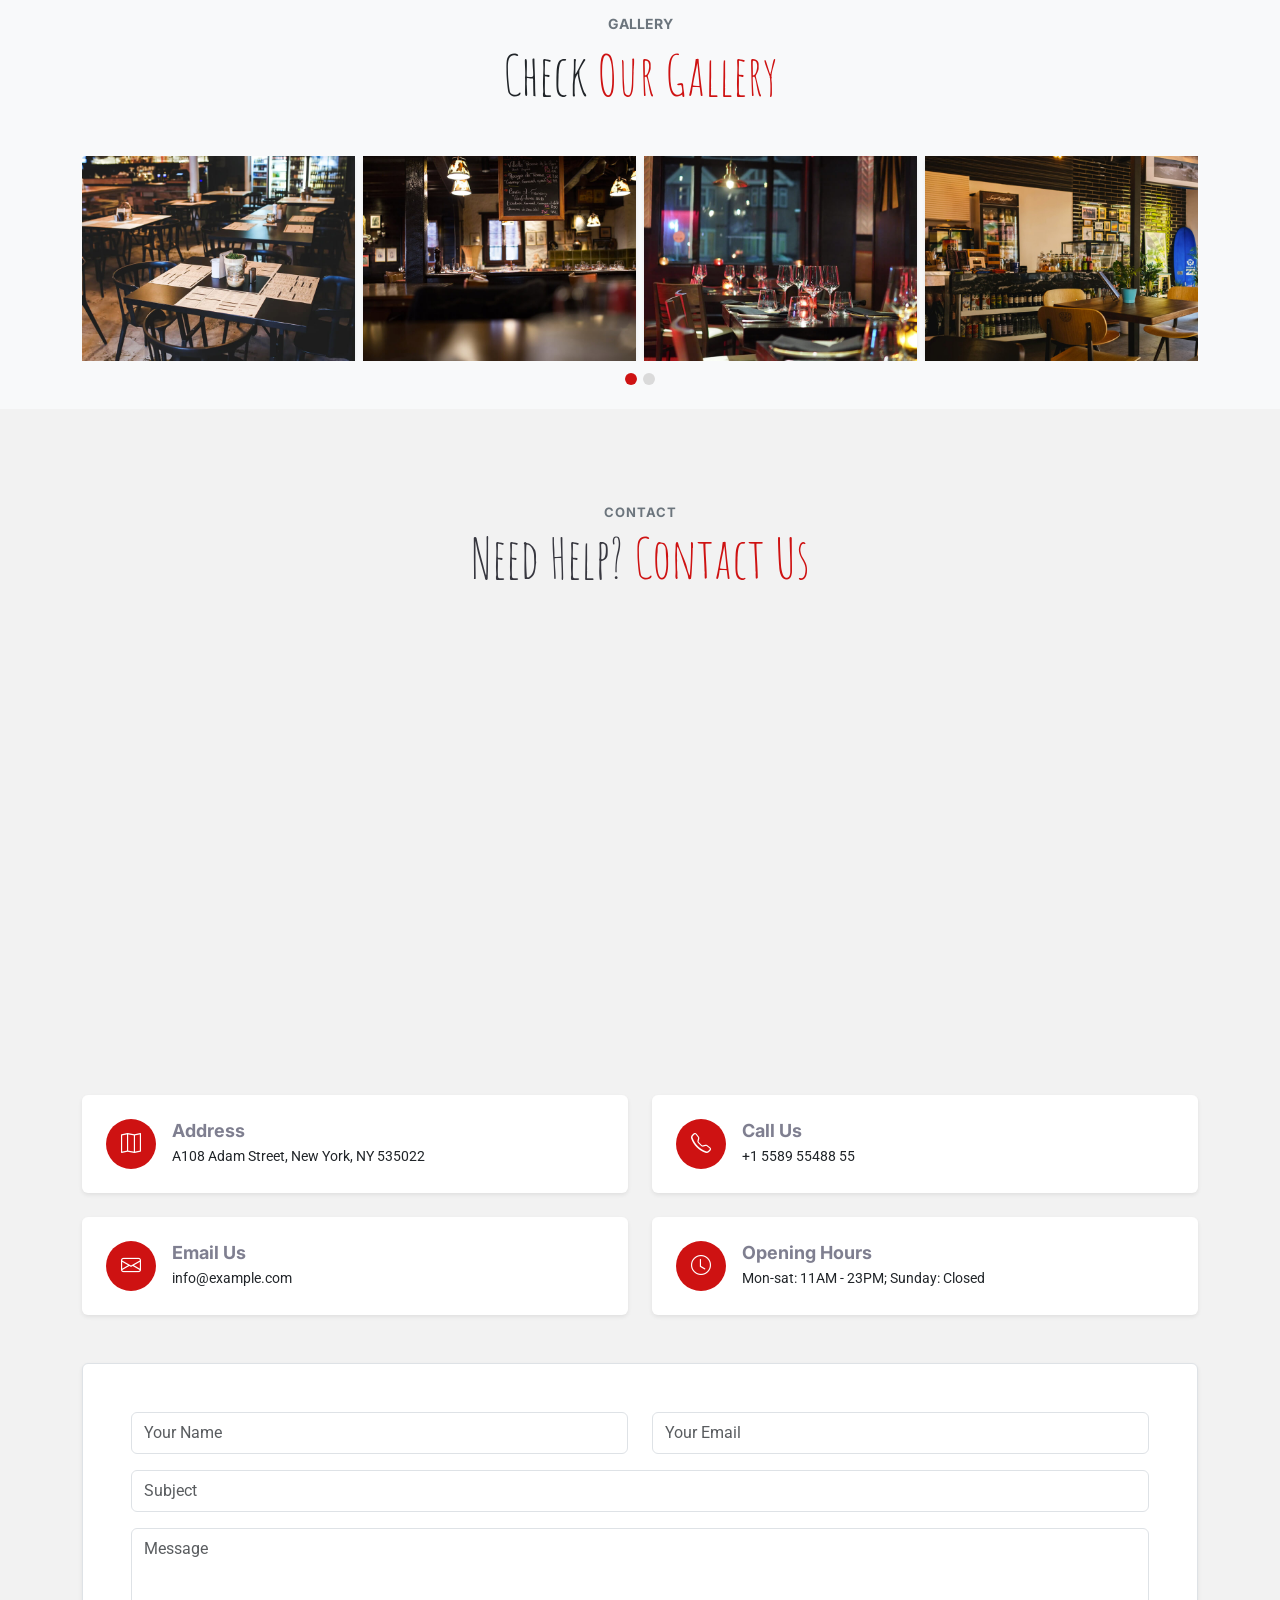
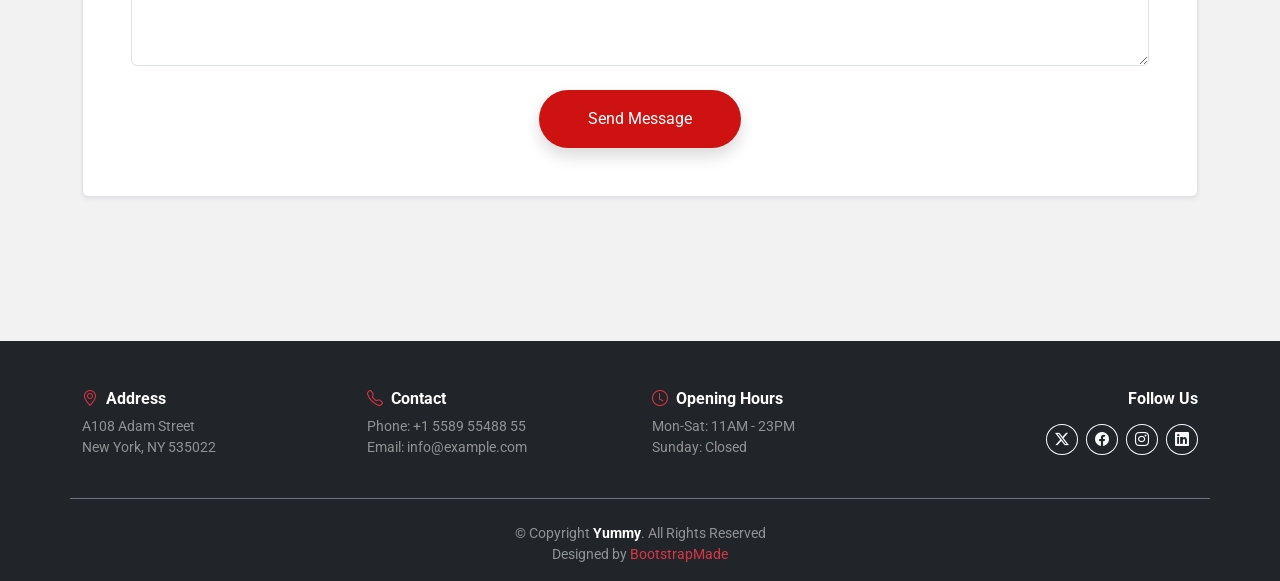
==== commit ac72a49f: "Commintando alterações" ====
--- a/index.html
+++ b/index.html
@@ -129,7 +129,7 @@
                             <p>Ullamco laboris nisi ut aliquip ex ea commodo consequat. Duis aute irure dolor in
                                 reprehenderit in voluptate velit esse cillum dolore eu fugiat nulla pariatur.</p>
                             <div class="video-container">
-                                <img src="/img/about-2.jpg" class="img-fluid" alt="">
+                                <img src="img/about-2.jpg" class="img-fluid" alt="">
 
                                 <a href="#" class="play-btn" data-bs-toggle="modal" data-bs-target="#videoModal">
                                 </a>
@@ -288,21 +288,21 @@
                         </div>
                         <div class="row gy-5 ">
                             <div class="col-lg-4 col-md-6 text-center menu-item">
-                                <img src="/img/menu/menu-item-1.png" class="img-fluid mb-4"
+                                <img src="img/menu/menu-item-1.png" class="img-fluid mb-4"
                                     style="max-height: 250px;" alt="[Prato de Entrada 1]">
                                 <h4 class="fw-bold font-inter">Magnam Tiste</h4>
                                 <p class="small text-muted">Lorem, deren, trataro, filede, nerada</p>
                                 <p class="text-primary-yummy fs-3 fw-bold" style="color: #ce1212;">$5.95</p>
                             </div>
                             <div class="col-lg-4 col-md-6 text-center menu-item">
-                                <img src="/img/menu/menu-item-2.png" class="img-fluid mb-4"
+                                <img src="img/menu/menu-item-2.png" class="img-fluid mb-4"
                                     style="max-height: 250px;" alt="[Prato de Entrada 2]">
                                 <h4 class="fw-bold font-inter">Aut Luia</h4>
                                 <p class="small text-muted">Amet sit amet, consectetur adipiscing</p>
                                 <p class="text-primary-yummy fs-3 fw-bold" style="color: #ce1212;">$14.95</p>
                             </div>
                             <div class="col-lg-4 col-md-6 text-center menu-item">
-                                <img src="/img/menu/menu-item-3.png" class="img-fluid mb-4"
+                                <img src="img/menu/menu-item-3.png" class="img-fluid mb-4"
                                     style="max-height: 250px;" alt="[Prato de Entrada 3]">
                                 <h4 class="fw-bold font-inter">Est Eligendi</h4>
                                 <p class="small text-muted">Eligendi optio cumque nihil impedit</p>
@@ -319,21 +319,21 @@
                                 <p style="color: #ce1212;" class="display-4 font-amatic mb-5">Breakfast</p>
                             </div>
                             <div class="col-lg-4 col-md-6 text-center menu-item">
-                                <img src="/img/menu/menu-item-4.png" class="img-fluid mb-4"
+                                <img src="img/menu/menu-item-4.png" class="img-fluid mb-4"
                                     style="max-height: 250px;" alt="[Café da Manhã 1]">
                                 <h4 class="fw-bold font-inter">Eos Luptus</h4>
                                 <p class="small text-muted">Deleniti atque corrupti quos dolores</p>
                                 <p class="text-primary-yummy fs-3 fw-bold" style="color: #ce1212;">$12.95</p>
                             </div>
                             <div class="col-lg-4 col-md-6 text-center menu-item">
-                                <img src="/img/menu/menu-item-5.png" class="img-fluid mb-4"
+                                <img src="img/menu/menu-item-5.png" class="img-fluid mb-4"
                                     style="max-height: 250px;" alt="[Café da Manhã 2]">
                                 <h4 class="fw-bold font-inter">Luptas Eos</h4>
                                 <p class="small text-muted">Itaque earum rerum hic tenetur</p>
                                 <p class="text-primary-yummy fs-3 fw-bold" style="color: #ce1212;">$11.50</p>
                             </div>
                             <div class="col-lg-4 col-md-6 text-center menu-item">
-                                <img src="/img/menu/menu-item-3.png" class="img-fluid mb-4"
+                                <img src="img/menu/menu-item-3.png" class="img-fluid mb-4"
                                     style="max-height: 250px;" alt="[Prato de Entrada 3]">
                                 <h4 class="fw-bold font-inter">Est Eligendi</h4>
                                 <p class="small text-muted">Eligendi optio cumque nihil impedit</p>
@@ -350,21 +350,21 @@
                                 <p style="color: #ce1212;" class="display-4 font-amatic mb-5">Lunch</p>
                             </div>
                             <div class="col-lg-4 col-md-6 text-center menu-item">
-                                <img src="/img/menu/menu-item-6.png" class="img-fluid mb-4"
+                                <img src="img/menu/menu-item-6.png" class="img-fluid mb-4"
                                     style="max-height: 250px;" alt="Almoço 1">
                                 <h4 class="fw-bold font-inter">Laboriosam Diread</h4>
                                 <p class="small text-muted">Facere possimus, omnis voluptas assumenda</p>
                                 <p class="text-primary-yummy fs-3 fw-bold" style="color: #ce1212;">$9.95</p>
                             </div>
                             <div class="col-lg-4 col-md-6 text-center menu-item">
-                                <img src="/img/menu/menu-item-2.png" class="img-fluid mb-4"
+                                <img src="img/menu/menu-item-2.png" class="img-fluid mb-4"
                                     style="max-height: 250px;" alt="[Prato de Entrada 2]">
                                 <h4 class="fw-bold font-inter">Aut Luia</h4>
                                 <p class="small text-muted">Amet sit amet, consectetur adipiscing</p>
                                 <p class="text-primary-yummy fs-3 fw-bold" style="color: #ce1212;">$14.95</p>
                             </div>
                             <div class="col-lg-4 col-md-6 text-center menu-item">
-                                <img src="/img/menu/menu-item-3.png" class="img-fluid mb-4"
+                                <img src="img/menu/menu-item-3.png" class="img-fluid mb-4"
                                     style="max-height: 250px;" alt="[Prato de Entrada 3]">
                                 <h4 class="fw-bold font-inter">Est Eligendi</h4>
                                 <p class="small text-muted">Eligendi optio cumque nihil impedit</p>
@@ -381,21 +381,21 @@
                                 <p style="color: #ce1212;" class="display-4 font-amatic mb-5">Dinner</p>
                             </div>
                             <div class="col-lg-4 col-md-6 text-center menu-item">
-                                <img src="/img/menu/menu-item-3.png" class="img-fluid mb-4"
+                                <img src="img/menu/menu-item-3.png" class="img-fluid mb-4"
                                     style="max-height: 250px;" alt="Jantar 1">
                                 <h4 class="fw-bold font-inter">Est Eligendi</h4>
                                 <p class="small text-muted">Optio cumque nihil impedit quo minus</p>
                                 <p class="text-primary-yummy fs-3 fw-bold" style="color: #ce1212;">$16.00</p>
                             </div>
                             <div class="col-lg-4 col-md-6 text-center menu-item">
-                                <img src="/img/menu/menu-item-2.png" class="img-fluid mb-4"
+                                <img src="img/menu/menu-item-2.png" class="img-fluid mb-4"
                                     style="max-height: 250px;" alt="[Prato de Entrada 2]">
                                 <h4 class="fw-bold font-inter">Aut Luia</h4>
                                 <p class="small text-muted">Amet sit amet, consectetur adipiscing</p>
                                 <p class="text-primary-yummy fs-3 fw-bold" style="color: #ce1212;">$14.95</p>
                             </div>
                             <div class="col-lg-4 col-md-6 text-center menu-item">
-                                <img src="/img/menu/menu-item-3.png" class="img-fluid mb-4"
+                                <img src="img/menu/menu-item-3.png" class="img-fluid mb-4"
                                     style="max-height: 250px;" alt="[Prato de Entrada 3]">
                                 <h4 class="fw-bold font-inter">Est Eligendi</h4>
                                 <p class="small text-muted">Eligendi optio cumque nihil impedit</p>
@@ -465,7 +465,7 @@
                                             </div>
                                         </div>
                                         <div class="col-md-3 text-center">
-                                            <img src="/img/testimonials/testimonials-1.jpg"
+                                            <img src="img/testimonials/testimonials-1.jpg"
                                                 class="img-fluid rounded-circle" style="width: 150px;"
                                                 alt="Imagem de Saul Goodman">
                                         </div>
@@ -505,7 +505,7 @@
                                             </div>
                                         </div>
                                         <div class="col-md-3 text-center">
-                                            <img src="/img/testimonials/testimonials-2.jpg"
+                                            <img src="img/testimonials/testimonials-2.jpg"
                                                 class="img-fluid rounded-circle" style="width: 150px;"
                                                 alt="Imagem de Saul Goodman">
                                         </div>
@@ -545,7 +545,7 @@
                                             </div>
                                         </div>
                                         <div class="col-md-3 text-center">
-                                            <img src="/img/testimonials/testimonials-3.jpg"
+                                            <img src="img/testimonials/testimonials-3.jpg"
                                                 class="img-fluid rounded-circle" style="width: 150px;"
                                                 alt="Imagem de Saul Goodman">
                                         </div>
@@ -585,7 +585,7 @@
                                             </div>
                                         </div>
                                         <div class="col-md-3 text-center">
-                                            <img src="/img/testimonials/testimonials-4.jpg"
+                                            <img src="img/testimonials/testimonials-4.jpg"
                                                 class="img-fluid rounded-circle" style="width: 150px;"
                                                 alt="Imagem de Saul Goodman">
                                         </div>
@@ -610,7 +610,7 @@
 
                             <div class="col-md-4">
                                 <div class="card-event">
-                                    <img src="/img/events-1.jpg" class="img-event">
+                                    <img src="img/events-1.jpg" class="img-event">
                                     <div class="overlay">
                                         <h3>Festas Personalizadas</h3>
                                         <span>$189</span>
@@ -621,7 +621,7 @@
 
                             <div class="col-md-4">
                                 <div class="card-event">
-                                    <img src="/img/events-2.jpg" class="img-event">
+                                    <img src="img/events-2.jpg" class="img-event">
                                     <div class="overlay">
                                         <h3>Eventos Privados</h3>
                                         <span>$290</span>
@@ -632,7 +632,7 @@
 
                             <div class="col-md-4">
                                 <div class="card-event">
-                                    <img src="/img/events-3.jpg" class="img-event">
+                                    <img src="img/events-3.jpg" class="img-event">
                                     <div class="overlay">
                                         <h3>Aniversários</h3>
                                         <span>$499</span>
@@ -650,7 +650,7 @@
 
                             <div class="col-md-4">
                                 <div class="card-event">
-                                    <img src="/img/events-4.jpg" class="img-event">
+                                    <img src="img/events-4.jpg" class="img-event">
                                     <div class="overlay">
                                         <h3>Casamentos</h3>
                                         <span>$1200</span>
@@ -661,7 +661,7 @@
 
                             <div class="col-md-4">
                                 <div class="card-event">
-                                    <img src="/img/events-2.jpg" class="img-event">
+                                    <img src="img/events-2.jpg" class="img-event">
                                     <div class="overlay">
                                         <h3>Eventos Privados</h3>
                                         <span>$290</span>
@@ -672,7 +672,7 @@
 
                             <div class="col-md-4">
                                 <div class="card-event">
-                                    <img src="/img/events-3.jpg" class="img-event">
+                                    <img src="img/events-3.jpg" class="img-event">
                                     <div class="overlay">
                                         <h3>Aniversários</h3>
                                         <span>$499</span>
@@ -690,7 +690,7 @@
 
                             <div class="col-md-4">
                                 <div class="card-event">
-                                    <img src="/img/events-4.jpg" class="img-event">
+                                    <img src="img/events-4.jpg" class="img-event">
                                     <div class="overlay">
                                         <h3>Casamentos</h3>
                                         <span>$1200</span>
@@ -701,7 +701,7 @@
 
                             <div class="col-md-4">
                                 <div class="card-event">
-                                    <img src="/img/events-2.jpg" class="img-event">
+                                    <img src="img/events-2.jpg" class="img-event">
                                     <div class="overlay">
                                         <h3>Eventos Privados</h3>
                                         <span>$290</span>
@@ -712,7 +712,7 @@
 
                             <div class="col-md-4">
                                 <div class="card-event">
-                                    <img src="/img/events-3.jpg" class="img-event">
+                                    <img src="img/events-3.jpg" class="img-event">
                                     <div class="overlay">
                                         <h3>Aniversários</h3>
                                         <span>$499</span>
@@ -731,7 +731,7 @@
 
                             <div class="col-md-4">
                                 <div class="card-event">
-                                    <img src="/img/events-4.jpg" class="img-event">
+                                    <img src="img/events-4.jpg" class="img-event">
                                     <div class="overlay">
                                         <h3>Casamentos</h3>
                                         <span>$1200</span>
@@ -742,7 +742,7 @@
 
                             <div class="col-md-4">
                                 <div class="card-event">
-                                    <img src="/img/events-2.jpg" class="img-event">
+                                    <img src="img/events-2.jpg" class="img-event">
                                     <div class="overlay">
                                         <h3>Eventos Privados</h3>
                                         <span>$290</span>
@@ -753,7 +753,7 @@
 
                             <div class="col-md-4">
                                 <div class="card-event">
-                                    <img src="/img/events-3.jpg" class="img-event">
+                                    <img src="img/events-3.jpg" class="img-event">
                                     <div class="overlay">
                                         <h3>Aniversários</h3>
                                         <span>$499</span>
@@ -795,7 +795,7 @@
                     <div class="row gy-4">
                         <div class="col-lg-4">
                             <div class="bg-white shadow rounded-4 overflow-hidden h-100 border-0">
-                                <img src="/img/chefs/chefs-1.jpg" class="img-fluid w-100" alt="Chef 1">
+                                <img src="img/chefs/chefs-1.jpg" class="img-fluid w-100" alt="Chef 1">
                                 <div class="p-4 text-center">
                                     <h4 class="fw-bold" style="font-family: 'Inter', sans-serif; font-size: 20px;">
                                         Walter
@@ -810,7 +810,7 @@
                         </div>
                         <div class="col-lg-4">
                             <div class="bg-white shadow rounded-4 overflow-hidden h-100 border-0">
-                                <img src="/img/chefs/chefs-2.jpg" class="img-fluid w-100" alt="Chef 2">
+                                <img src="img/chefs/chefs-2.jpg" class="img-fluid w-100" alt="Chef 2">
                                 <div class="p-4 text-center">
                                     <h4 class="fw-bold" style="font-family: 'Inter', sans-serif; font-size: 20px;">Sarah
                                         Jhonson
@@ -824,7 +824,7 @@
                         </div>
                         <div class="col-lg-4">
                             <div class="bg-white shadow rounded-4 overflow-hidden h-100 border-0">
-                                <img src="/img/chefs/chefs-3.jpg" class="img-fluid w-100" alt="Chef 3">
+                                <img src="img/chefs/chefs-3.jpg" class="img-fluid w-100" alt="Chef 3">
                                 <div class="p-4 text-center">
                                     <h4 class="fw-bold" style="font-family: 'Inter', sans-serif; font-size: 20px;">
                                         William
@@ -852,7 +852,7 @@
                     </div>
                     <div class="row g-0 rounded-4 overflow-hidden shadow">
                         <div class="col-lg-4">
-                            <div><img src="/img/reservation.jpg" class="w-100 mb-"></div>
+                            <div><img src="img/reservation.jpg" class="w-100 mb-"></div>
                         </div>
                         <div class="col-lg-8 bg-white p-4 p-md-5">
                             <form class="row gy-3">
@@ -912,22 +912,22 @@
                                 <div class="row g-2">
                                     <div class="col-md-3 col-6">
                                         <div class="gallery-item rounded shadow-sm">
-                                            <img src="/img/gallery/gallery-1.jpg" class="img-fluid">
+                                            <img src="img/gallery/gallery-1.jpg" class="img-fluid">
                                         </div>
                                     </div>
                                     <div class="col-md-3 col-6">
                                         <div class="gallery-item rounded shadow-sm">
-                                            <img src="/img/gallery/gallery-2.jpg" class="img-fluid">
+                                            <img src="img/gallery/gallery-2.jpg" class="img-fluid">
                                         </div>
                                     </div>
                                     <div class="col-md-3 col-6">
                                         <div class="gallery-item rounded shadow-sm">
-                                            <img src="/img/gallery/gallery-3.jpg" class="img-fluid">
+                                            <img src="img/gallery/gallery-3.jpg" class="img-fluid">
                                         </div>
                                     </div>
                                     <div class="col-md-3 col-6">
                                         <div class="gallery-item rounded shadow-sm">
-                                            <img src="/img/gallery/gallery-4.jpg" class="img-fluid">
+                                            <img src="img/gallery/gallery-4.jpg" class="img-fluid">
                                         </div>
                                     </div>
                                 </div>
@@ -937,22 +937,22 @@
                                 <div class="row g-2">
                                     <div class="col-md-3 col-6">
                                         <div class="gallery-item rounded shadow-sm">
-                                            <img src="/img/gallery/gallery-5.jpg" class="img-fluid">
+                                            <img src="img/gallery/gallery-5.jpg" class="img-fluid">
                                         </div>
                                     </div>
                                     <div class="col-md-3 col-6">
                                         <div class="gallery-item rounded shadow-sm">
-                                            <img src="/img/gallery/gallery-6.jpg" class="img-fluid">
+                                            <img src="img/gallery/gallery-6.jpg" class="img-fluid">
                                         </div>
                                     </div>
                                     <div class="col-md-3 col-6">
                                         <div class="gallery-item rounded shadow-sm">
-                                            <img src="/img/gallery/gallery-7.jpg" class="img-fluid">
+                                            <img src="img/gallery/gallery-7.jpg" class="img-fluid">
                                         </div>
                                     </div>
                                     <div class="col-md-3 col-6">
                                         <div class="gallery-item rounded shadow-sm">
-                                            <img src="/img/gallery/gallery-8.jpg" class="img-fluid">
+                                            <img src="img/gallery/gallery-8.jpg" class="img-fluid">
                                         </div>
                                     </div>
                                 </div>
